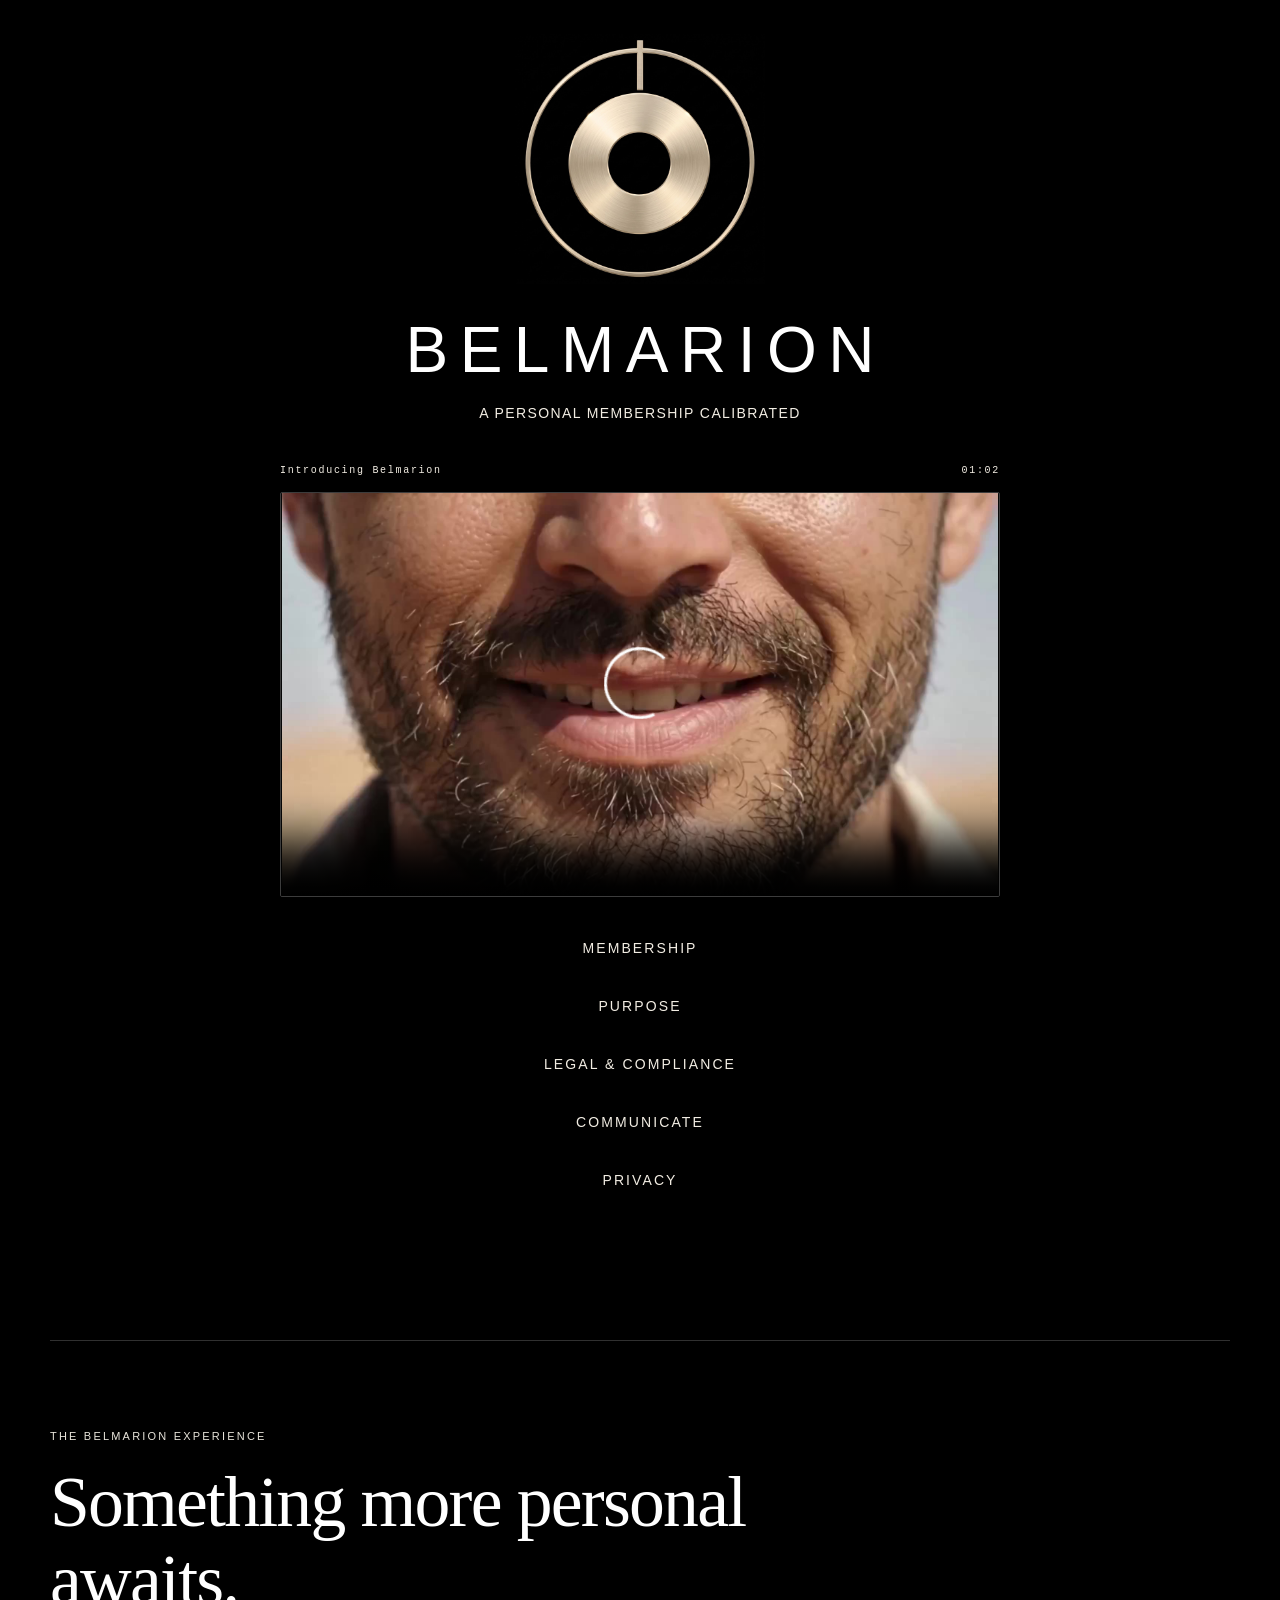
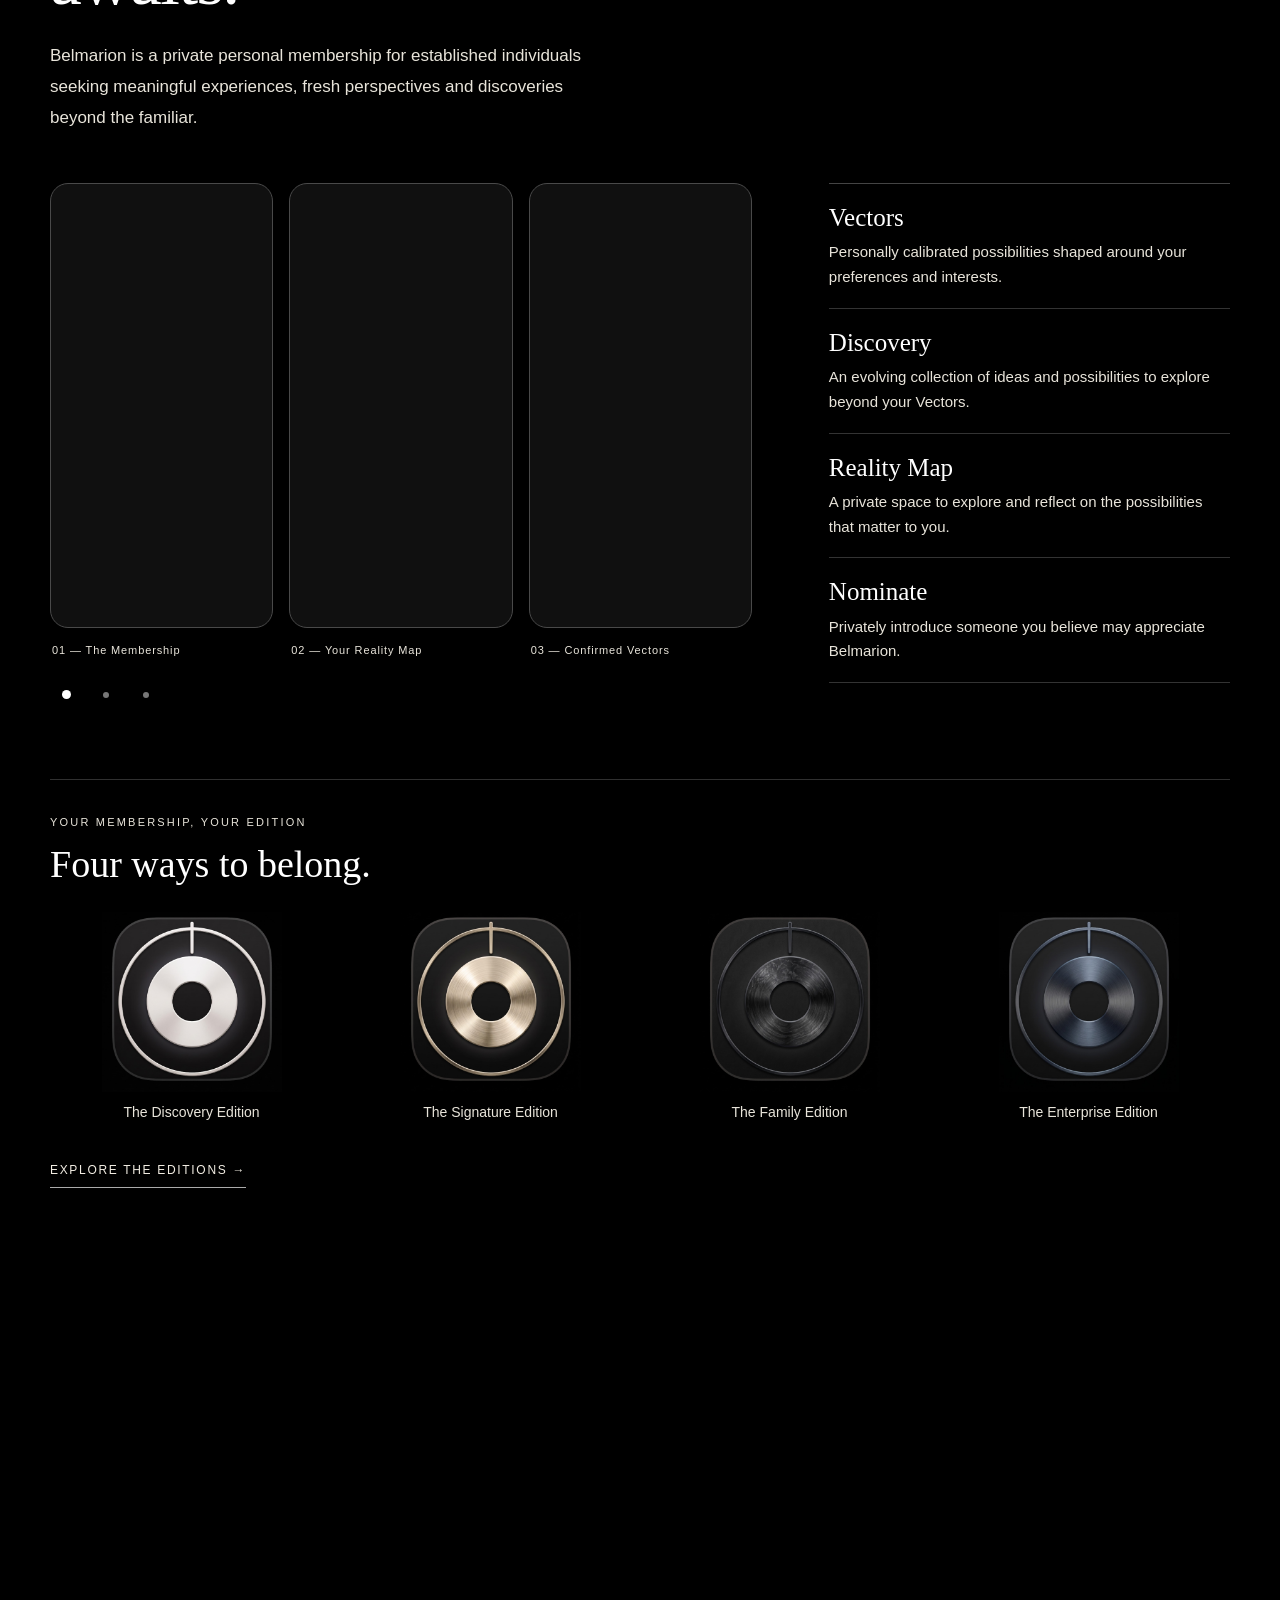
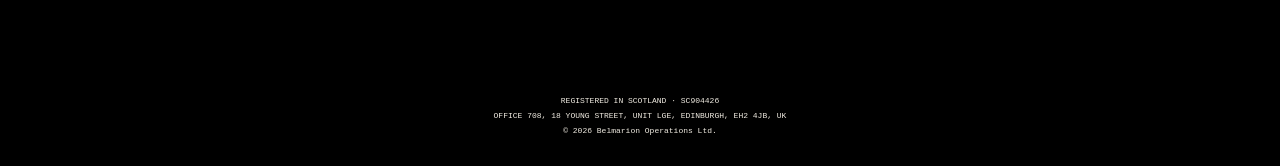
==== index.html @ 62c02004 "Update website icons with new Belmarion artwork" ====
<!doctype html>
<html lang="en-GB"><head><meta charset="utf-8"><meta name="viewport" content="width=device-width,initial-scale=1,viewport-fit=cover"><meta name="theme-color" content="#000000"><meta name="color-scheme" content="dark"><meta name="robots" content="noindex,nofollow,noarchive,nosnippet,noimageindex"><meta name="description" content="Belmarion is a private membership built around individual relevance. Admission is by private invitation only."><title>Belmarion</title><link rel="stylesheet" href="./site.css?v=tagline-single-line-20261029"><meta http-equiv="Content-Security-Policy" content="default-src 'self'; img-src 'self' data:; style-src 'self'; object-src 'none'; base-uri 'none'; form-action 'none'; upgrade-insecure-requests"><meta name="apple-mobile-web-app-title" content="Belmarion"><link rel="apple-touch-icon" sizes="180x180" href="./assets/brand/site-icon-ios-180-20261104.png"><link rel="manifest" href="./site-icons-20261104.webmanifest"><link rel="icon" type="image/x-icon" href="/favicon.ico?v=20261104"><link rel="icon" type="image/png" sizes="16x16" href="/assets/brand/site-icon-16-20261104.png"><link rel="icon" type="image/png" sizes="32x32" href="/assets/brand/site-icon-32-20261104.png"><link rel="icon" type="image/png" sizes="192x192" href="/assets/brand/site-icon-192-20261104.png"><link rel="icon" type="image/png" sizes="512x512" href="/assets/brand/site-icon-512-20261104.png"><link rel="stylesheet" href="./assets/experience/experience.css"></head>
<body><main><section class="home" aria-label="Belmarion"><div class="brand"><img class="brand-emblem" src="./assets/brand/belmarion-gold-on-black-b6eaf61e0b.jpg" width="1536" height="1536" alt="Belmarion gold emblem"><div class="name">BELMARION</div><div class="calibrate brand-tagline">A PERSONAL MEMBERSHIP CALIBRATED</div></div><section class="film-intro" aria-label="Introducing Belmarion — the film"><div class="film-heading"><h2>Introducing Belmarion</h2><span aria-hidden="true">01:02</span></div><video class="film-player" controls playsinline preload="none" poster="./assets/introducing-belmarion-poster.jpg" aria-label="Introducing Belmarion, a cinematic introduction to the private membership"><source src="./assets/introducing-belmarion-web.mp4" type="video/mp4">Your browser does not support the film player.</video></section><nav class="menu" aria-label="Belmarion information"><a href="./membership.html">MEMBERSHIP</a><a href="./purpose.html">PURPOSE</a><a href="./legal-compliance.html">LEGAL &amp; COMPLIANCE</a><a href="./communicate.html">COMMUNICATE</a><a href="./privacy.html">PRIVACY</a></nav><section class="experience" aria-labelledby="experience-title"><div class="experience-intro"><span class="experience-kicker">THE BELMARION EXPERIENCE</span><h2 id="experience-title">Something more personal awaits.</h2><p>Belmarion is a private personal membership for established individuals seeking meaningful experiences, fresh perspectives and discoveries beyond the familiar.</p></div><div class="experience-main"><div class="experience-gallery"><div class="experience-track" tabindex="0" role="region" aria-label="Belmarion application screenshots"><figure class="experience-slide"><div class="experience-frame"><img src="./assets/experience/dashboard.webp" width="684" height="1402" alt="The Discovery Edition personal dashboard showing Reality Map, Vectors, Discovery and Nominate." loading="lazy" decoding="async"></div><figcaption>01 — The Membership</figcaption></figure><figure class="experience-slide"><div class="experience-frame"><img src="./assets/experience/reality-map.webp" width="684" height="1402" alt="The Reality Map, an interpretation of a member’s Calibration." loading="lazy" decoding="async"></div><figcaption>02 — Your Reality Map</figcaption></figure><figure class="experience-slide"><div class="experience-frame"><img src="./assets/experience/confirmed-vectors.webp" width="684" height="1402" alt="The Confirmed Vectors screen showing a private record of a chosen Vector." loading="lazy" decoding="async"></div><figcaption>03 — Confirmed Vectors</figcaption></figure></div><div class="experience-controls" aria-label="Choose a screenshot"><button type="button" aria-label="Show The Membership" aria-current="true"></button><button type="button" aria-label="Show Your Reality Map" aria-current="false"></button><button type="button" aria-label="Show Confirmed Vectors" aria-current="false"></button></div></div><div class="experience-features"><div class="experience-feature"><h3>Vectors</h3><p>Personally calibrated possibilities shaped around your preferences and interests.</p></div><div class="experience-feature"><h3>Discovery</h3><p>An evolving collection of ideas and possibilities to explore beyond your Vectors.</p></div><div class="experience-feature"><h3>Reality Map</h3><p>A private space to explore and reflect on the possibilities that matter to you.</p></div><div class="experience-feature"><h3>Nominate</h3><p>Privately introduce someone you believe may appreciate Belmarion.</p></div></div></div><div class="experience-editions"><span class="experience-kicker">YOUR MEMBERSHIP, YOUR EDITION</span><h3>Four ways to belong.</h3><div class="experience-edition-grid"><div class="experience-edition"><img src="./assets/membership/circle-white-20261027.jpg" alt="" loading="lazy"><p>The Discovery Edition</p></div><div class="experience-edition"><img src="./assets/membership/protocol-one-gold-20261027.jpg" alt="" loading="lazy"><p>The Signature Edition</p></div><div class="experience-edition"><img src="./assets/membership/elite-black-20261027.jpg" alt="" loading="lazy"><p>The Family Edition</p></div><div class="experience-edition"><img src="./assets/membership/elite-office-blue-20261027.jpg" alt="" loading="lazy"><p>The Enterprise Edition</p></div></div><a class="experience-link" href="./membership.html">EXPLORE THE EDITIONS →</a></div></section>
<section class="membership-platforms" aria-label="Belmarion membership for iOS and Android"><img src="./assets/belmarion-ios-android-membership.jpg" width="1686" height="1124" loading="lazy" decoding="async" alt="Calibration tool for iOS and Android. Not available on app stores."></section><footer class="statutory"><span class="statutory-line">REGISTERED IN SCOTLAND · SC904426</span><span class="statutory-line">OFFICE 708, 18 YOUNG STREET, UNIT LGE, EDINBURGH, EH2 4JB, UK</span><span class="statutory-line">© 2026 Belmarion Operations Ltd.</span></footer></section></main><script src="./assets/experience/experience.js" defer></script></body></html>
---- site.css ----
:root{--safe-top:env(safe-area-inset-top,0px);--safe-right:env(safe-area-inset-right,0px);--safe-bottom:env(safe-area-inset-bottom,0px);--safe-left:env(safe-area-inset-left,0px);color-scheme:dark;--ivory:#FFFFFF;--accent:#F2EDE3;--black:#000;--white:#FFFFFF;--quiet:#F2EDE3;--muted:#F2EDE3;--line:#bfc0c3;--sans:-apple-system,BlinkMacSystemFont,"Segoe UI",Roboto,Helvetica,Arial,sans-serif;--mono:ui-monospace,SFMono-Regular,Menlo,Monaco,Consolas,"Liberation Mono",monospace}
*{box-sizing:border-box}[hidden]{display:none!important}html,body{margin:0;min-height:100%;background:var(--black);color:var(--ivory);font-family:var(--sans)}body{min-height:100svh}a{color:var(--accent);text-underline-offset:4px}a:focus-visible{outline:1px solid var(--white);outline-offset:5px}a:hover{color:var(--ivory)}
.home,.page{padding:calc(32px + var(--safe-top)) calc(24px + var(--safe-right)) calc(24px + var(--safe-bottom)) calc(24px + var(--safe-left));min-height:100svh}.home{display:flex;flex-direction:column;align-items:center}.brand{width:100%;max-width:620px;display:flex;flex-direction:column;align-items:center;text-align:center}.mark{width:clamp(176px,24vw,250px);aspect-ratio:1;border:2px solid var(--line);border-radius:50%;position:relative;margin:2px 0 28px}.mark-disc{position:absolute;width:46%;aspect-ratio:1;border-radius:50%;background:var(--white);left:27%;top:27%}.mark-disc:after{content:"";position:absolute;width:42%;aspect-ratio:1;border-radius:50%;background:var(--black);left:29%;top:29%}.mark-tick{position:absolute;width:3px;height:22%;background:var(--line);left:calc(50% - 1.5px);top:-8%}.name{color:var(--white);font-size:clamp(30px,6.7vw,64px);font-weight:400;letter-spacing:.18em;line-height:1.2;margin-left:.18em}.calibrate{margin-top:14px;font-size:clamp(12px,2vw,17px);font-weight:400;letter-spacing:.18em;color:var(--quiet)}.invitation{margin-top:18px;font:11px/17px var(--mono);letter-spacing:.18em;color:var(--muted)}.menu{width:100%;max-width:430px;display:flex;flex-direction:column;align-items:center;gap:8px;margin-top:28px;padding-bottom:20px}.menu a,.return{display:inline-flex;align-items:center;justify-content:center;min-height:48px;padding:14px 16px;font:400 14px/22px var(--sans);letter-spacing:.15em;text-decoration:none;text-align:center;color:var(--accent)}
.page-inner{width:min(100%,64ch);min-height:calc(100svh - 56px - var(--safe-top) - var(--safe-bottom));margin:0 auto;display:flex;flex-direction:column}.eyebrow{margin:0 0 28px;color:var(--muted);font:11px/17px var(--mono);letter-spacing:.18em}.page h1{margin:0 0 28px;font-size:clamp(22px,3.4vw,30px);font-weight:400;letter-spacing:.12em;line-height:1.35;overflow-wrap:anywhere}.page p:not(.eyebrow){max-width:62ch;margin:0 0 26px;color:var(--quiet);font-size:16px;line-height:1.7;letter-spacing:.01em;overflow-wrap:anywhere}.page .contact{margin-top:12px!important}.privacy-page h2{margin:36px 0 12px;color:var(--accent);font:500 14px/21px var(--sans);letter-spacing:.12em}.privacy-page .privacy-intro{color:var(--ivory)!important}.return{align-self:flex-end;margin-top:32px;padding-right:0;flex-shrink:0}.statutory{margin-top:auto;padding:24px 0 0;width:100%;max-width:720px;text-align:center;color:#F2EDE3;font:400 8px/1.75 var(--mono);letter-spacing:0;overflow-wrap:break-word}
@media(max-width:370px){.home,.page{padding-left:calc(20px + var(--safe-left));padding-right:calc(20px + var(--safe-right))}.name{font-size:28px;letter-spacing:.12em}.calibrate{font-size:11px;letter-spacing:.12em}}@media(prefers-reduced-motion:reduce){*{scroll-behavior:auto!important}}

.menu a{max-width:100%;overflow-wrap:break-word}.home,.page{min-height:100dvh}.page-inner{min-height:calc(100dvh - 56px - var(--safe-top) - var(--safe-bottom))}

/* Cinematic introduction: opt-in playback, responsive layout, native accessible controls. */
.film-intro{width:min(100%,720px);margin:38px auto 4px}.film-heading{display:flex;align-items:center;justify-content:space-between;gap:16px;margin:0 0 12px}.film-heading h2,.film-heading span{margin:0;color:var(--muted);font:400 10px/18px var(--mono);letter-spacing:.17em}.film-player{display:block;width:100%;aspect-ratio:16/9;background:#070707;object-fit:contain;border:1px solid #3c3c3c;border-radius:2px}.film-player:focus-visible{outline:1px solid var(--white);outline-offset:5px}.film-intro+.menu{margin-top:22px}@media(max-width:480px){.film-intro{margin-top:32px}.film-heading h2,.film-heading span{font-size:9px}}

/* Statutory footers: consistent, quiet monochrome treatment on every public page. */
.home > .statutory{width:calc(100% + 32px);max-width:min(calc(100vw - 16px),720px);padding:40px 0 4px;font-size:clamp(7px,2.2vw,8px);line-height:1.85}
.home > .statutory .statutory-line{display:block;white-space:nowrap}
.page-inner > .statutory{align-self:center;margin-top:auto;padding:28px 0 2px}
@media(max-width:370px){.home > .statutory{padding-top:36px;font-size:clamp(7px,2.2vw,8px)}}

/* Public subpage brand: homepage navigation with the existing wordmark appearance. */
.eyebrow .brand-home{color:inherit;text-decoration:none}


/* Founding Circle Edition: restrained, spacious editorial presentation. */
.founding-page .page-inner{width:min(100%,66ch)}
.founding-header{padding:3px 0 36px;margin-bottom:45px;border-bottom:1px solid #262623}
.founding-page h1{margin-bottom:14px;font-size:clamp(31px,5vw,43px);line-height:1.24;letter-spacing:.025em;font-weight:400}
.founding-page p.founding-subtitle{margin:0 0 28px;color:var(--muted);font-size:13px;line-height:1.55;letter-spacing:.045em}
.founding-page p.founding-invitation{margin:0;color:var(--ivory);font-size:17px;line-height:1.65;letter-spacing:.005em}
.founding-proposition{margin-bottom:18px}
.founding-page .founding-proposition p:first-child{color:var(--ivory)}
.founding-page .founding-proposition p.founding-statement{margin:35px 0 38px;max-width:31ch;color:var(--ivory);font-size:clamp(20px,4vw,27px);line-height:1.47;font-weight:400;letter-spacing:.005em}
.founding-section{padding-top:37px;margin-top:41px;border-top:1px solid #292925}
.founding-section h2{margin:0 0 26px;color:var(--accent);font:400 12px/1.6 var(--mono);letter-spacing:.16em}
.founding-allowances{list-style:none;margin:10px 0 0;padding:0}
.founding-allowances li{padding:17px 0 17px 21px;border-top:1px solid #252522;color:var(--quiet);font-size:16px;line-height:1.7;letter-spacing:.01em;position:relative}
.founding-allowances li:before{content:"—";position:absolute;left:0;color:var(--accent)}
.founding-page p.founding-discretion{padding-top:31px;margin:49px 0 8px;border-top:1px solid #292925;font-size:13px;line-height:1.8;color:var(--muted);font-style:italic}
.founding-page .film-intro{margin-top:52px}
.founding-page .return{margin-top:38px}
@media(max-width:480px){.founding-header{padding-bottom:30px;margin-bottom:35px}.founding-section{padding-top:31px;margin-top:34px}.founding-page .founding-proposition p.founding-statement{margin:30px 0 32px}.founding-page .film-intro{margin-top:42px}}


/* Belmarion public editorial pages — space, structure, fine pale-gold detailing. */
.editorial-page .page-inner{width:min(100%,70ch)}
.editorial-page .editorial-hero{padding:0 0 40px;margin-bottom:48px;border-bottom:1px solid #2D2D2D}
.editorial-page .editorial-kicker{display:block;margin:0 0 20px;font:400 11px/1.7 var(--mono);letter-spacing:.15em;color:#F2EDE3}
.editorial-page h1{margin:0 0 24px;font-size:clamp(31px,5.5vw,43px);line-height:1.25;letter-spacing:.02em;font-weight:400;color:var(--ivory)}
.editorial-page .editorial-hero p.editorial-lead{margin:0;max-width:35ch;color:var(--ivory);font-size:clamp(19px,3.5vw,24px);line-height:1.5;letter-spacing:0}
.editorial-page .editorial-hero p.editorial-secondary{margin:23px 0 0;color:var(--quiet);font-size:16px;line-height:1.75}
.editorial-section{padding:36px 0 0;margin:35px 0 0;border-top:1px solid #2A2A2A}
.editorial-section:first-of-type{border-top:0;padding-top:0;margin-top:0}
.editorial-section h2{margin:0 0 23px;font:400 11px/1.8 var(--mono);letter-spacing:.16em;color:#F2EDE3}
.editorial-section p{margin-bottom:23px}
.editorial-section p:last-child{margin-bottom:0}
.editorial-note{margin:44px 0 10px!important;padding:26px 0 0;border-top:1px solid #2A2A2A;color:var(--muted)!important;font-size:13px!important;line-height:1.8!important}
.editorial-emphasis{color:var(--ivory)!important;font-size:19px!important;line-height:1.55!important}
.editorial-link{display:inline-flex;padding:10px 0;text-decoration:none;border-bottom:1px solid #F2EDE3;color:var(--ivory);overflow-wrap:anywhere}
.editorial-link:hover{border-color:var(--ivory)}
.editorial-credentials{display:grid;grid-template-columns:minmax(0,1fr) minmax(0,1fr);gap:24px;margin:24px 0 0}
.editorial-detail-label{display:block;font:400 10px/1.7 var(--mono);letter-spacing:.12em;text-transform:uppercase;color:#F2EDE3}
.editorial-detail-value{display:block;padding:6px 0 0;color:var(--ivory);font-size:15px;line-height:1.65;overflow-wrap:anywhere}
.communicate-page .contact-intro{margin-bottom:48px}
.contact-form{margin:18px 0 0;display:grid;gap:23px}
.contact-form .field{min-width:0;display:grid;gap:10px}
.contact-form label,.contact-form legend{font:400 12px/1.5 var(--sans);letter-spacing:.035em;color:var(--ivory)}
.contact-form label .optional{color:var(--muted);font-size:11px}
.contact-form input:not([type="checkbox"]),.contact-form select,.contact-form textarea{
 width:100%;min-width:0;border:1px solid #F2EDE3;border-radius:2px;padding:15px 16px;
 background:#050505;color:var(--ivory);font:400 16px/1.5 var(--sans);
 outline:none;appearance:none;-webkit-appearance:none;transition:border-color .16s ease,box-shadow .16s ease}
.contact-form textarea{min-height:176px;resize:vertical}
.contact-form input::placeholder,.contact-form textarea::placeholder{color:#F2EDE3;opacity:1}
.contact-form select{background-image:url("data:image/svg+xml,%3Csvg xmlns='http://www.w3.org/2000/svg' width='18' height='18' viewBox='0 0 24 24' fill='none' stroke='%23F2EDE3' stroke-width='1.5'%3E%3Cpath d='m6 9 6 6 6-6'/%3E%3C/svg%3E");background-repeat:no-repeat;background-size:17px;background-position:right 14px center;padding-right:44px}
.contact-form select option{background:#111;color:#F2EDE3}
.contact-form input:focus-visible,.contact-form select:focus-visible,.contact-form textarea:focus-visible{
 border-color:#F2EDE3;box-shadow:0 0 0 2px rgba(242,237,227,.16)}
.contact-form .field-note{font-size:12px!important;color:var(--muted)!important;line-height:1.6!important;margin:0!important}
.contact-form .privacy-ack{display:flex;gap:13px;align-items:flex-start;font-size:13px;line-height:1.7;color:var(--quiet);letter-spacing:0}
.contact-form .privacy-ack input{width:17px;height:17px;margin:3px 0 0;accent-color:#F2EDE3;flex-shrink:0}
.contact-form .privacy-ack a{color:var(--ivory)}
.contact-form .form-submit{
 display:inline-flex;align-items:center;justify-content:space-between;gap:32px;
 width:min(100%,292px);min-height:51px;padding:13px 17px;border:1px solid #F2EDE3;border-radius:2px;
 background:transparent;color:var(--ivory);font:400 12px/1.5 var(--sans);letter-spacing:.12em;
 cursor:pointer;transition:background .16s ease,border-color .16s ease}
.contact-form .form-submit:hover{background:#121212;border-color:#F2EDE3}
.contact-form .form-submit:disabled{cursor:wait;opacity:.65}
.contact-form .form-status{margin:0!important;min-height:22px;font-size:13px!important;line-height:1.7!important;color:var(--ivory)!important}
.contact-form .form-status.error{color:#F2EDE3!important}
.contact-form .form-bot-field{position:absolute!important;width:1px;height:1px;overflow:hidden;clip-path:inset(50%);white-space:nowrap;opacity:0;pointer-events:none}
.contact-channel{padding:18px 0 0;border-top:1px solid #2A2A2A}
.contact-channel:first-child{border-top:0;padding-top:0}
.contact-channel .editorial-detail-value{margin-top:2px}
.privacy-page .page-inner{width:min(100%,70ch)}
.privacy-page .privacy-intro{font-size:18px!important;line-height:1.7!important;margin-bottom:40px!important}
.privacy-page h2{margin:38px 0 17px;padding:31px 0 0;border-top:1px solid #2A2A2A;font:400 11px/1.75 var(--mono);letter-spacing:.16em;color:#F2EDE3}
.privacy-page p{max-width:64ch}
@media(max-width:560px){.editorial-credentials{grid-template-columns:minmax(0,1fr);gap:22px}.editorial-page .editorial-hero{padding-bottom:34px;margin-bottom:36px}.editorial-section{margin-top:31px;padding-top:30px}.contact-form{gap:21px}.contact-form .form-submit{width:100%}}

/* Approved gold emblem and first-position membership link. */
.brand-emblem{display:block;width:clamp(176px,24vw,250px);height:auto;aspect-ratio:1;object-fit:contain;margin:2px 0 28px}
.menu a.founding-option{flex-direction:column;gap:7px;color:var(--ivory);padding-top:16px;padding-bottom:18px}
.menu .founding-option strong{font-weight:700}
.menu .founding-option span{font-weight:400;font-size:12px;line-height:18px;letter-spacing:.04em;color:var(--quiet)}

/* Crop the duplicate tagline from the top 220px of the supplied platform artwork. */
.membership-platforms{width:min(100%,720px);margin:32px auto 0;aspect-ratio:1686/904;overflow:hidden;position:relative}
.membership-platforms img{display:block;position:absolute;inset:0;width:100%;height:100%;object-fit:cover;object-position:center bottom}


/* One complete, unbroken brand tagline on every viewport. */
.brand-tagline{display:block;max-width:100%;white-space:nowrap;overflow-wrap:normal!important;word-break:normal;font:400 clamp(9px,2.6vw,14px)/1.5 var(--sans);letter-spacing:clamp(.03em,.22vw,.1em);color:var(--accent);text-align:center}
.brand .brand-tagline{margin-top:14px}
.founding-invitation .brand-tagline{margin-top:8px}
---- assets/experience/experience.css ----
.experience{width:min(100%,1180px);margin:clamp(60px,9vw,120px) auto 48px;border-top:1px solid #303030;padding-top:clamp(48px,7vw,85px);color:#fff}.experience *{box-sizing:border-box}.experience-intro{max-width:740px}.experience-kicker{font:11px/1.5 Arial,sans-serif;letter-spacing:.2em;color:#e8e4da}.experience h2{font:400 clamp(40px,5.6vw,72px)/1.08 Georgia,serif;letter-spacing:-.025em;margin:20px 0 22px}.experience-intro p{font:17px/1.8 Arial,sans-serif;color:#e8e4da;max-width:58ch}.experience-main{display:grid;grid-template-columns:minmax(0,1.4fr) minmax(260px,.8fr);gap:clamp(36px,6vw,90px);align-items:start;margin-top:50px}.experience-gallery{min-width:0}.experience-track{display:flex;gap:16px;overflow-x:auto;scroll-snap-type:x mandatory;scrollbar-width:none;overscroll-behavior-x:contain}.experience-track::-webkit-scrollbar{display:none}.experience-slide{flex:0 0 calc((100% - 32px)/3);min-width:0;scroll-snap-align:start;margin:0}.experience-frame{padding:5px;border:1px solid #494949;border-radius:18px;background:#101010;overflow:hidden}.experience-frame img{width:100%;height:auto;display:block;border-radius:13px}.experience-slide figcaption{font:11px/1.5 Arial,sans-serif;color:#e8e4da;margin:14px 2px 0;letter-spacing:.08em}.experience-controls{display:flex;align-items:center;gap:8px;margin-top:20px}.experience-controls button{width:32px;height:32px;background:transparent;border:0;cursor:pointer;color:#fff;padding:0}.experience-controls button:before{content:'';display:block;margin:auto;border-radius:50%;width:6px;height:6px;background:#777}.experience-controls button[aria-current=true]:before{background:#fff;width:9px;height:9px}.experience-controls button:focus-visible,.experience-track:focus-visible{outline:2px solid white;outline-offset:3px}.experience-features{border-top:1px solid #444}.experience-feature{padding:18px 0;border-bottom:1px solid #333}.experience-feature h3{font:400 25px/1.25 Georgia,serif;margin:0 0 7px}.experience-feature p{font:15px/1.65 Arial,sans-serif;color:#e8e4da;margin:0}.experience-editions{margin-top:68px;border-top:1px solid #303030;padding-top:32px}.experience-editions h3{font:400 clamp(28px,3vw,38px)/1.2 Georgia,serif;margin:12px 0 24px}.experience-edition-grid{display:grid;grid-template-columns:repeat(4,1fr);gap:16px}.experience-edition{text-align:center}.experience-edition img{display:block;width:min(100%,180px);aspect-ratio:1;object-fit:cover;object-position:center;margin:auto}.experience-edition p{font:14px/1.5 Arial,sans-serif;color:#e8e4da;margin:10px 0}.experience-link{display:inline-block;margin-top:28px;font:12px/1.5 Arial,sans-serif;letter-spacing:.14em;text-decoration:none;border-bottom:1px solid #aaa;padding-bottom:8px}@media(max-width:800px){.experience-main{grid-template-columns:1fr;gap:38px}.experience-slide{flex-basis:calc((100% - 16px)/2)}.experience-features{display:grid;grid-template-columns:1fr 1fr;gap:0 24px}}@media(max-width:560px){.experience{margin-top:55px}.experience h2{font-size:clamp(38px,11vw,50px)}.experience-intro p{font-size:16px}.experience-main{margin-top:34px}.experience-slide{flex-basis:82%}.experience-frame{border-radius:17px}.experience-features{display:block}.experience-editions{margin-top:48px}.experience-edition-grid{grid-template-columns:1fr 1fr;gap:22px 10px}.experience-edition img{width:min(100%,150px)}}@media(prefers-reduced-motion:reduce){.experience-track{scroll-behavior:auto!important}}
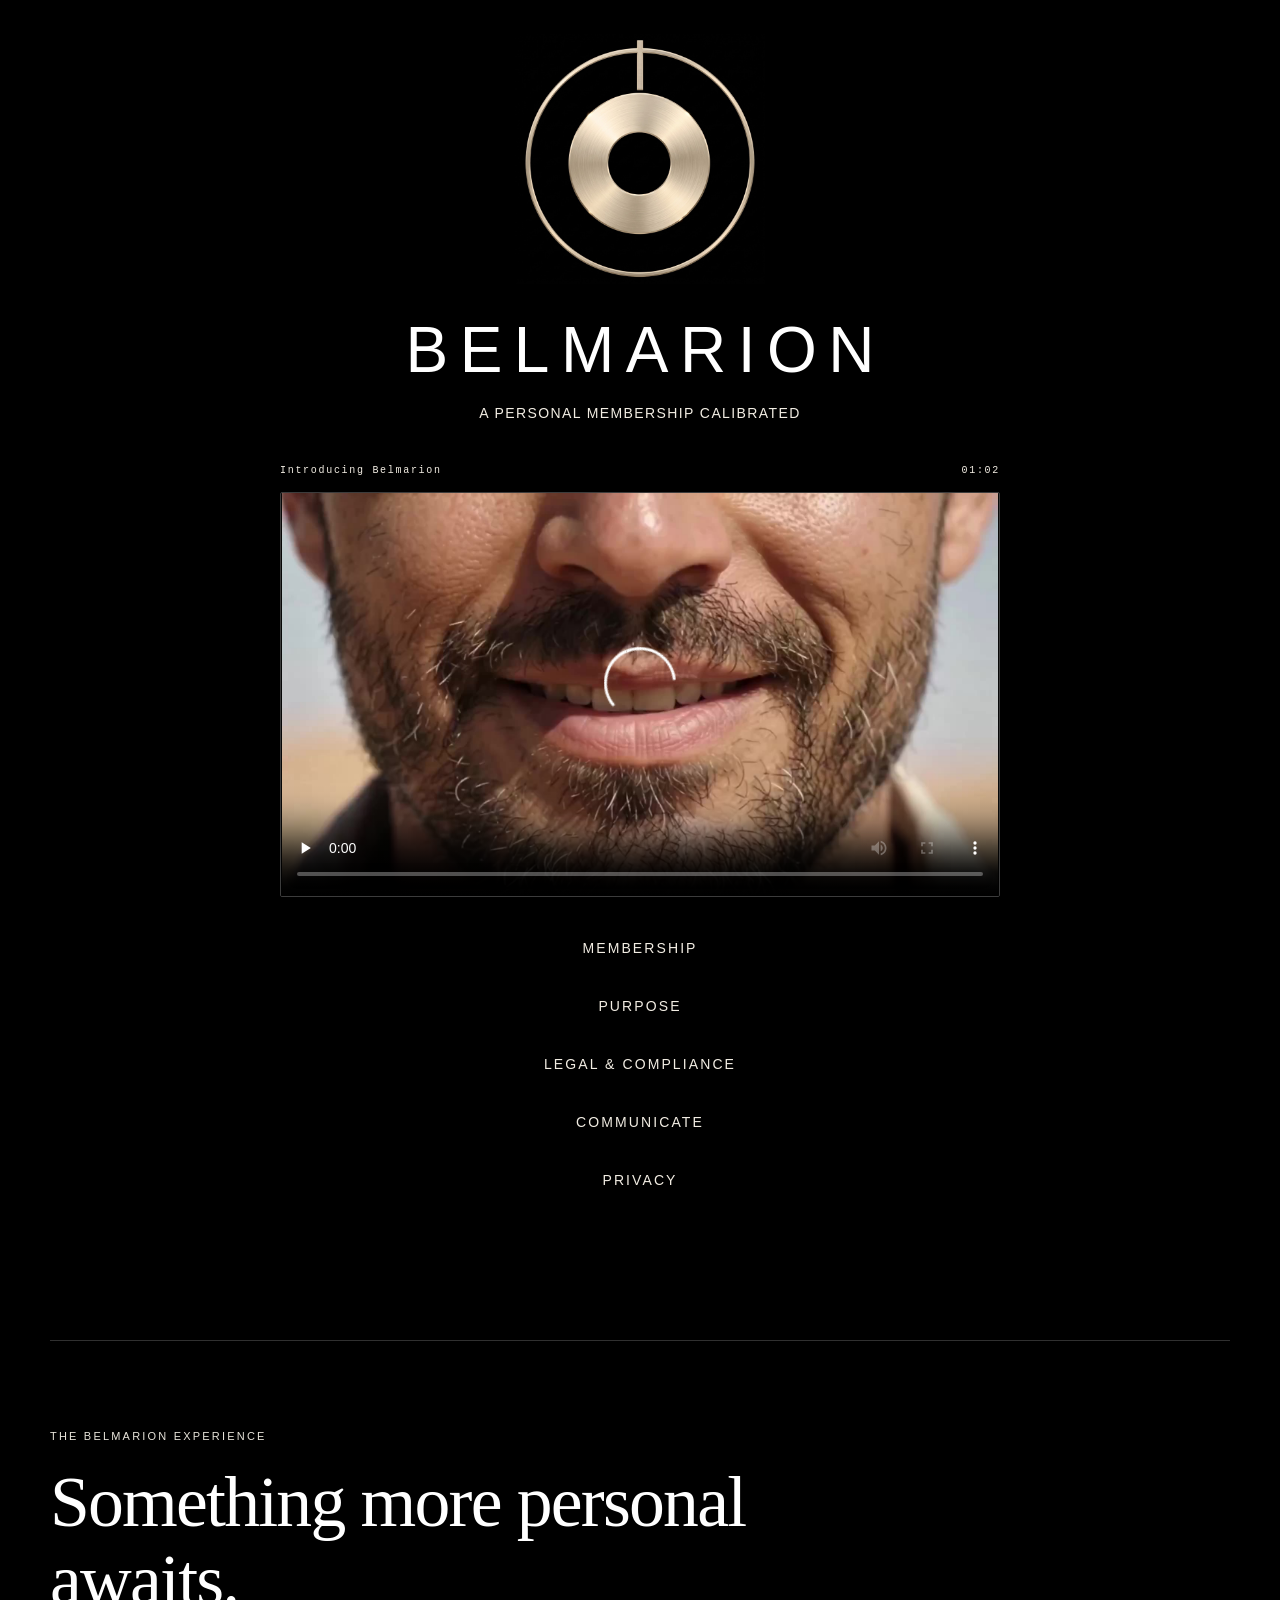
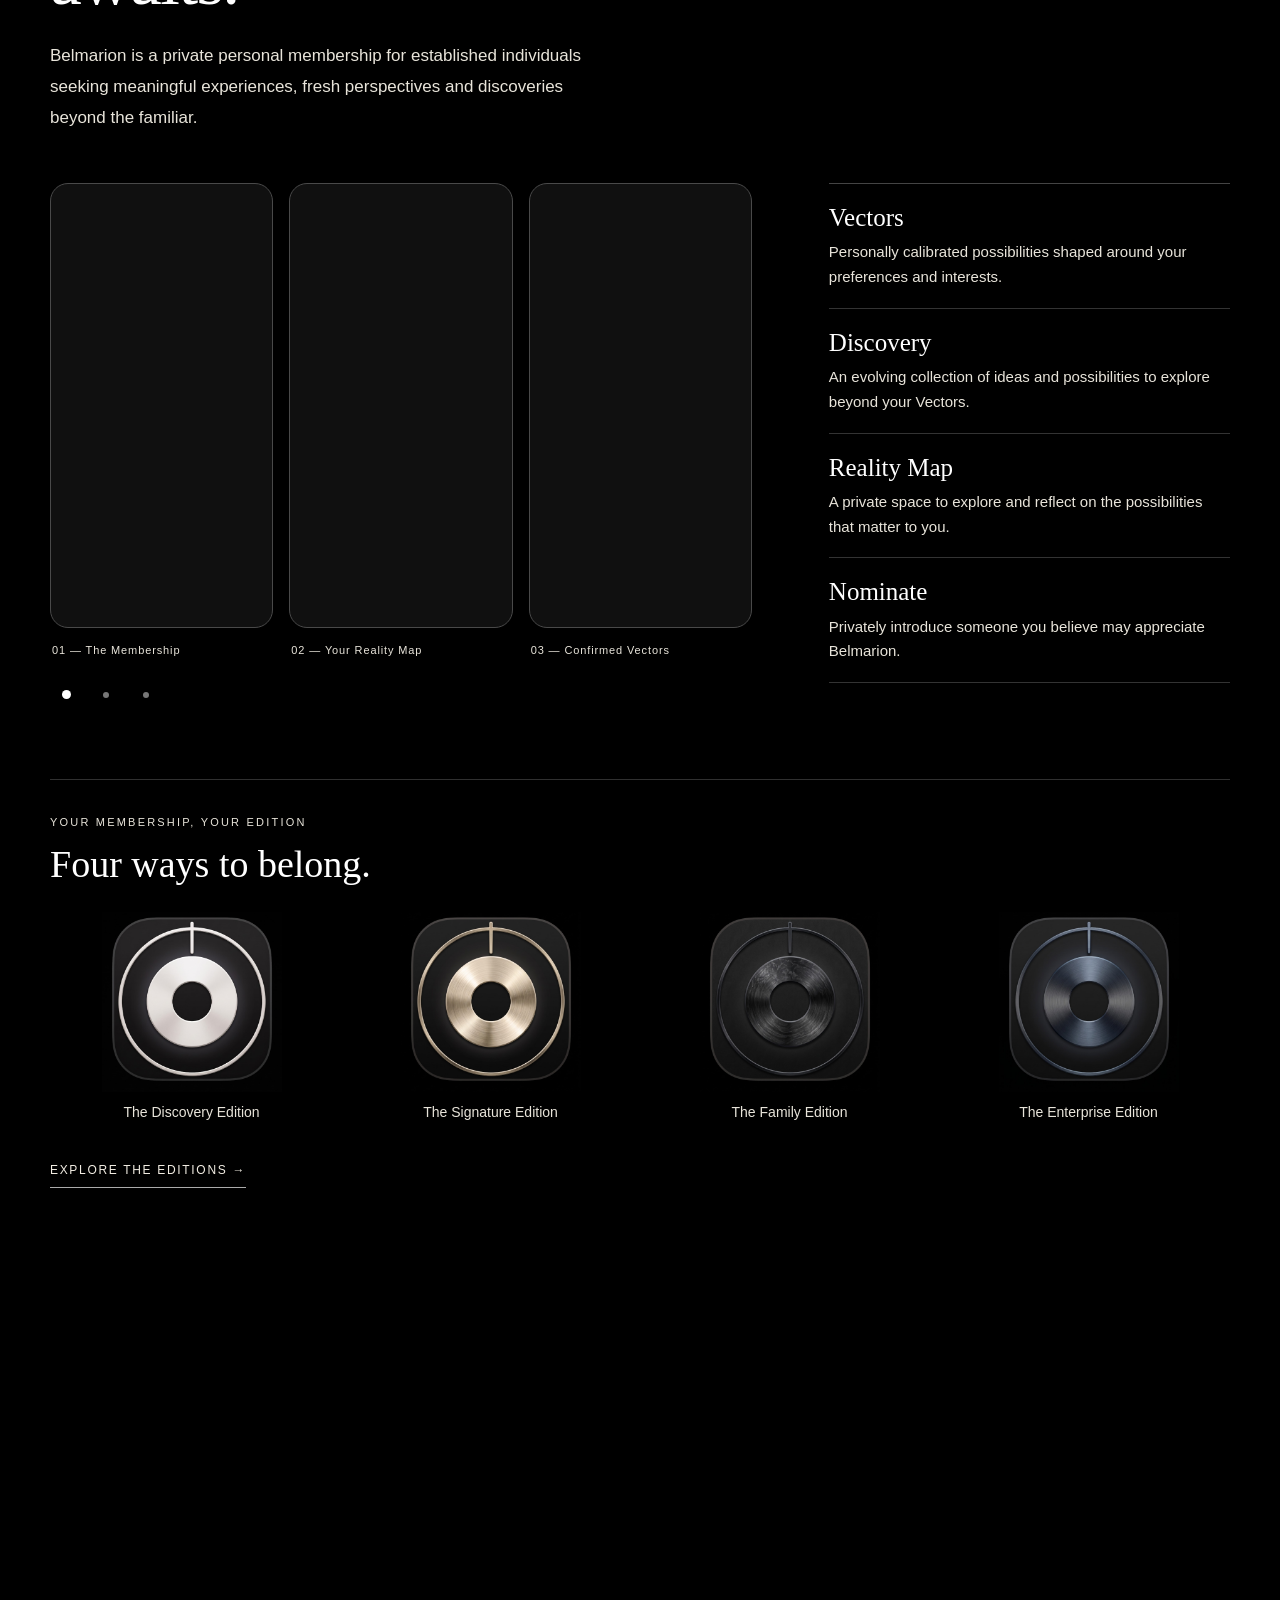
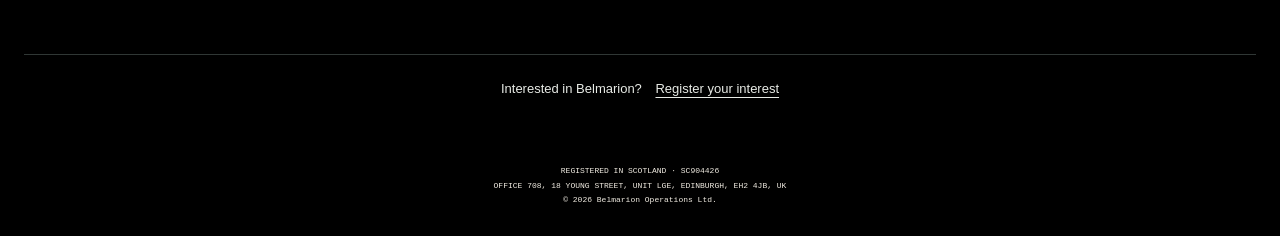
==== commit 39bbd201: "Draft register interest page" ====
--- a/index.html
+++ b/index.html
@@ -1,5 +1,5 @@
 <!doctype html>
 <html lang="en-GB"><head><meta charset="utf-8"><meta name="viewport" content="width=device-width,initial-scale=1,viewport-fit=cover"><meta name="theme-color" content="#000000"><meta name="color-scheme" content="dark"><meta name="robots" content="noindex,nofollow,noarchive,nosnippet,noimageindex"><meta name="description" content="Belmarion is a private membership built around individual relevance. Admission is by private invitation only."><title>Belmarion</title><link rel="stylesheet" href="./site.css?v=tagline-single-line-20261029"><meta http-equiv="Content-Security-Policy" content="default-src 'self'; img-src 'self' data:; style-src 'self'; object-src 'none'; base-uri 'none'; form-action 'none'; upgrade-insecure-requests"><meta name="apple-mobile-web-app-title" content="Belmarion"><link rel="apple-touch-icon" sizes="180x180" href="./assets/brand/site-icon-ios-180-20261104.png"><link rel="manifest" href="./site-icons-20261104.webmanifest"><link rel="icon" type="image/x-icon" href="/favicon.ico?v=20261104"><link rel="icon" type="image/png" sizes="16x16" href="/assets/brand/site-icon-16-20261104.png"><link rel="icon" type="image/png" sizes="32x32" href="/assets/brand/site-icon-32-20261104.png"><link rel="icon" type="image/png" sizes="192x192" href="/assets/brand/site-icon-192-20261104.png"><link rel="icon" type="image/png" sizes="512x512" href="/assets/brand/site-icon-512-20261104.png"><link rel="stylesheet" href="./assets/experience/experience.css"></head>
 <body><main><section class="home" aria-label="Belmarion"><div class="brand"><img class="brand-emblem" src="./assets/brand/belmarion-gold-on-black-b6eaf61e0b.jpg" width="1536" height="1536" alt="Belmarion gold emblem"><div class="name">BELMARION</div><div class="calibrate brand-tagline">A PERSONAL MEMBERSHIP CALIBRATED</div></div><section class="film-intro" aria-label="Introducing Belmarion — the film"><div class="film-heading"><h2>Introducing Belmarion</h2><span aria-hidden="true">01:02</span></div><video class="film-player" controls playsinline preload="none" poster="./assets/introducing-belmarion-poster.jpg" aria-label="Introducing Belmarion, a cinematic introduction to the private membership"><source src="./assets/introducing-belmarion-web.mp4" type="video/mp4">Your browser does not support the film player.</video></section><nav class="menu" aria-label="Belmarion information"><a href="./membership.html">MEMBERSHIP</a><a href="./purpose.html">PURPOSE</a><a href="./legal-compliance.html">LEGAL &amp; COMPLIANCE</a><a href="./communicate.html">COMMUNICATE</a><a href="./privacy.html">PRIVACY</a></nav><section class="experience" aria-labelledby="experience-title"><div class="experience-intro"><span class="experience-kicker">THE BELMARION EXPERIENCE</span><h2 id="experience-title">Something more personal awaits.</h2><p>Belmarion is a private personal membership for established individuals seeking meaningful experiences, fresh perspectives and discoveries beyond the familiar.</p></div><div class="experience-main"><div class="experience-gallery"><div class="experience-track" tabindex="0" role="region" aria-label="Belmarion application screenshots"><figure class="experience-slide"><div class="experience-frame"><img src="./assets/experience/dashboard.webp" width="684" height="1402" alt="The Discovery Edition personal dashboard showing Reality Map, Vectors, Discovery and Nominate." loading="lazy" decoding="async"></div><figcaption>01 — The Membership</figcaption></figure><figure class="experience-slide"><div class="experience-frame"><img src="./assets/experience/reality-map.webp" width="684" height="1402" alt="The Reality Map, an interpretation of a member’s Calibration." loading="lazy" decoding="async"></div><figcaption>02 — Your Reality Map</figcaption></figure><figure class="experience-slide"><div class="experience-frame"><img src="./assets/experience/confirmed-vectors.webp" width="684" height="1402" alt="The Confirmed Vectors screen showing a private record of a chosen Vector." loading="lazy" decoding="async"></div><figcaption>03 — Confirmed Vectors</figcaption></figure></div><div class="experience-controls" aria-label="Choose a screenshot"><button type="button" aria-label="Show The Membership" aria-current="true"></button><button type="button" aria-label="Show Your Reality Map" aria-current="false"></button><button type="button" aria-label="Show Confirmed Vectors" aria-current="false"></button></div></div><div class="experience-features"><div class="experience-feature"><h3>Vectors</h3><p>Personally calibrated possibilities shaped around your preferences and interests.</p></div><div class="experience-feature"><h3>Discovery</h3><p>An evolving collection of ideas and possibilities to explore beyond your Vectors.</p></div><div class="experience-feature"><h3>Reality Map</h3><p>A private space to explore and reflect on the possibilities that matter to you.</p></div><div class="experience-feature"><h3>Nominate</h3><p>Privately introduce someone you believe may appreciate Belmarion.</p></div></div></div><div class="experience-editions"><span class="experience-kicker">YOUR MEMBERSHIP, YOUR EDITION</span><h3>Four ways to belong.</h3><div class="experience-edition-grid"><div class="experience-edition"><img src="./assets/membership/circle-white-20261027.jpg" alt="" loading="lazy"><p>The Discovery Edition</p></div><div class="experience-edition"><img src="./assets/membership/protocol-one-gold-20261027.jpg" alt="" loading="lazy"><p>The Signature Edition</p></div><div class="experience-edition"><img src="./assets/membership/elite-black-20261027.jpg" alt="" loading="lazy"><p>The Family Edition</p></div><div class="experience-edition"><img src="./assets/membership/elite-office-blue-20261027.jpg" alt="" loading="lazy"><p>The Enterprise Edition</p></div></div><a class="experience-link" href="./membership.html">EXPLORE THE EDITIONS →</a></div></section>
-<section class="membership-platforms" aria-label="Belmarion membership for iOS and Android"><img src="./assets/belmarion-ios-android-membership.jpg" width="1686" height="1124" loading="lazy" decoding="async" alt="Calibration tool for iOS and Android. Not available on app stores."></section><footer class="statutory"><span class="statutory-line">REGISTERED IN SCOTLAND · SC904426</span><span class="statutory-line">OFFICE 708, 18 YOUNG STREET, UNIT LGE, EDINBURGH, EH2 4JB, UK</span><span class="statutory-line">© 2026 Belmarion Operations Ltd.</span></footer></section></main><script src="./assets/experience/experience.js" defer></script></body></html>
+<section class="membership-platforms" aria-label="Belmarion membership for iOS and Android"><img src="./assets/belmarion-ios-android-membership.jpg" width="1686" height="1124" loading="lazy" decoding="async" alt="Calibration tool for iOS and Android. Not available on app stores."></section><aside class="interest-cta"><span>Interested in Belmarion?</span> <a href="/register-interest/">Register your interest</a></aside><footer class="statutory"><span class="statutory-line">REGISTERED IN SCOTLAND · SC904426</span><span class="statutory-line">OFFICE 708, 18 YOUNG STREET, UNIT LGE, EDINBURGH, EH2 4JB, UK</span><span class="statutory-line">© 2026 Belmarion Operations Ltd.</span></footer></section></main><script src="./assets/experience/experience.js" defer></script></body></html>
 
--- a/site.css
+++ b/site.css
@@ -111,3 +111,5 @@
 .brand-tagline{display:block;max-width:100%;white-space:nowrap;overflow-wrap:normal!important;word-break:normal;font:400 clamp(9px,2.6vw,14px)/1.5 var(--sans);letter-spacing:clamp(.03em,.22vw,.1em);color:var(--accent);text-align:center}
 .brand .brand-tagline{margin-top:14px}
 .founding-invitation .brand-tagline{margin-top:8px}
+
+.interest-cta{text-align:center;width:100%;border-top:1px solid #303735;padding:24px 10px;color:#e8ebe6;font:13px/1.6 Arial,sans-serif}.interest-cta a{margin-left:10px;color:inherit;text-decoration:underline}
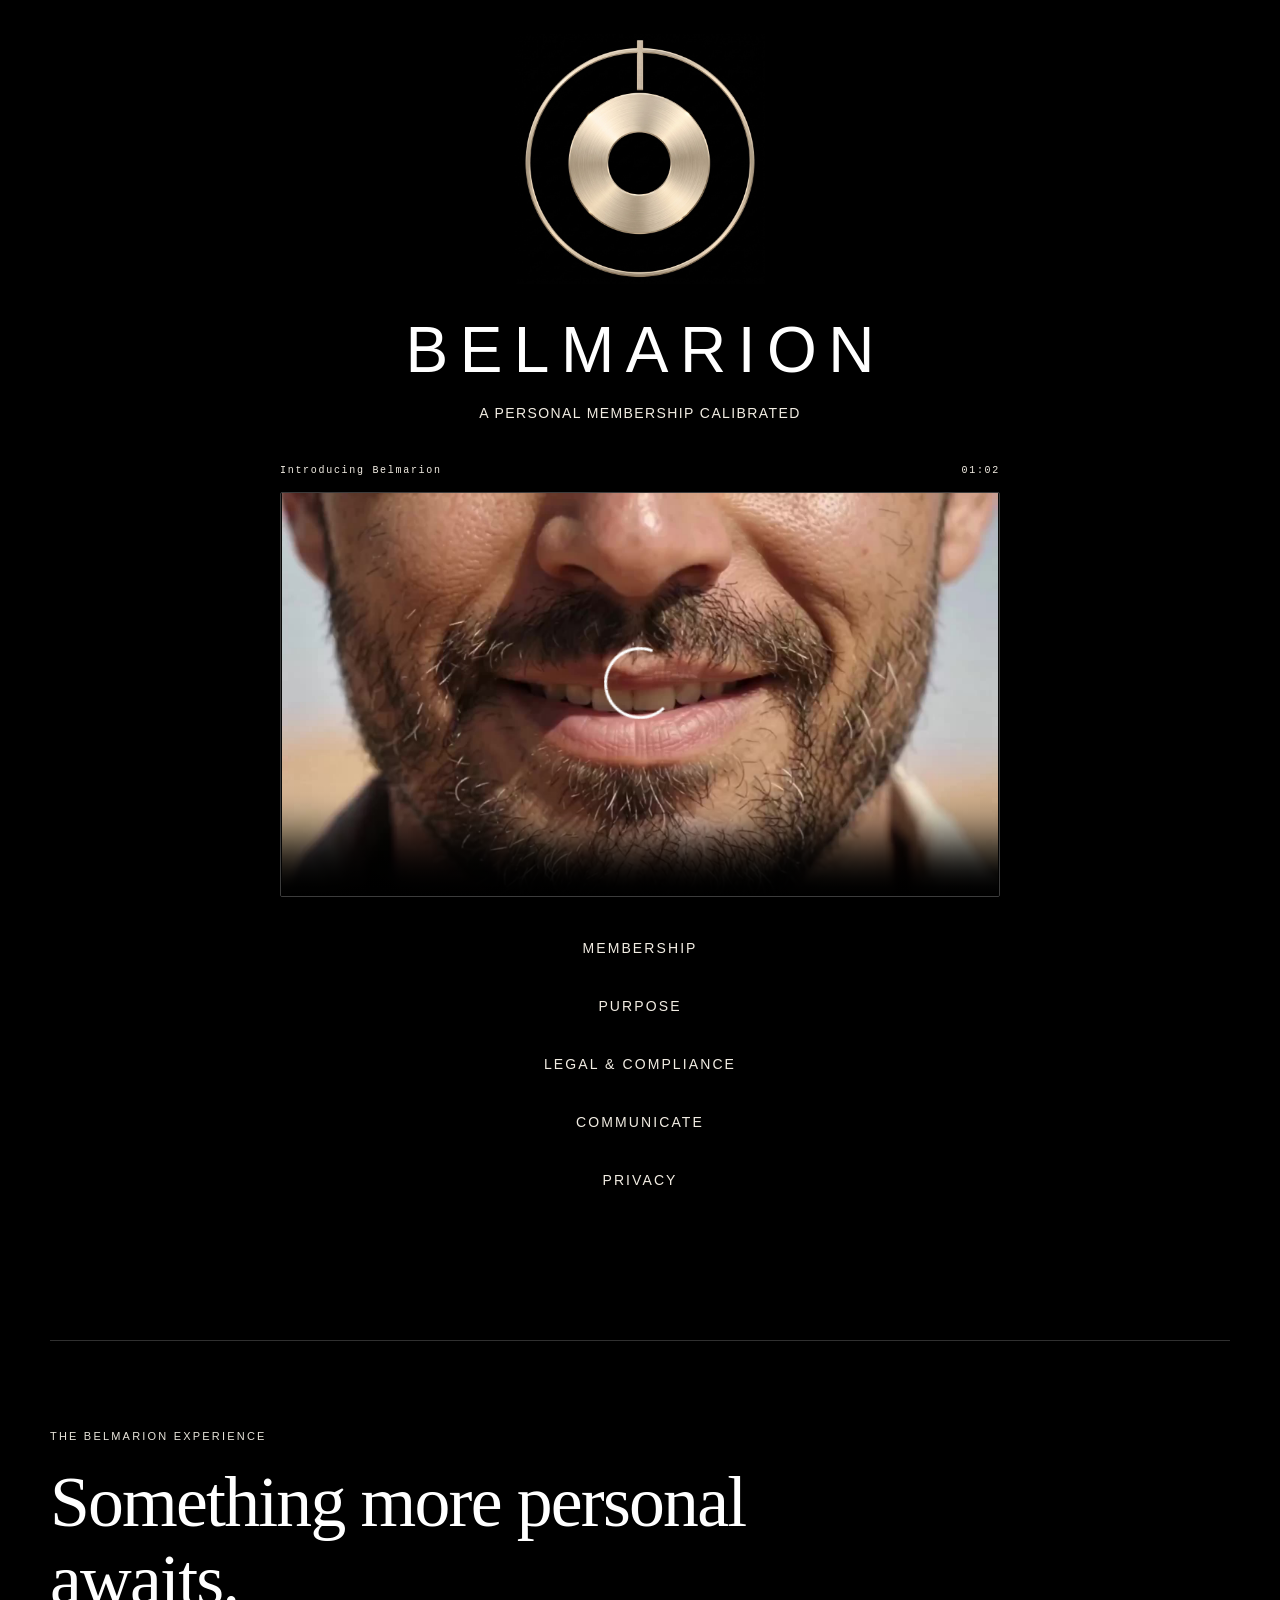
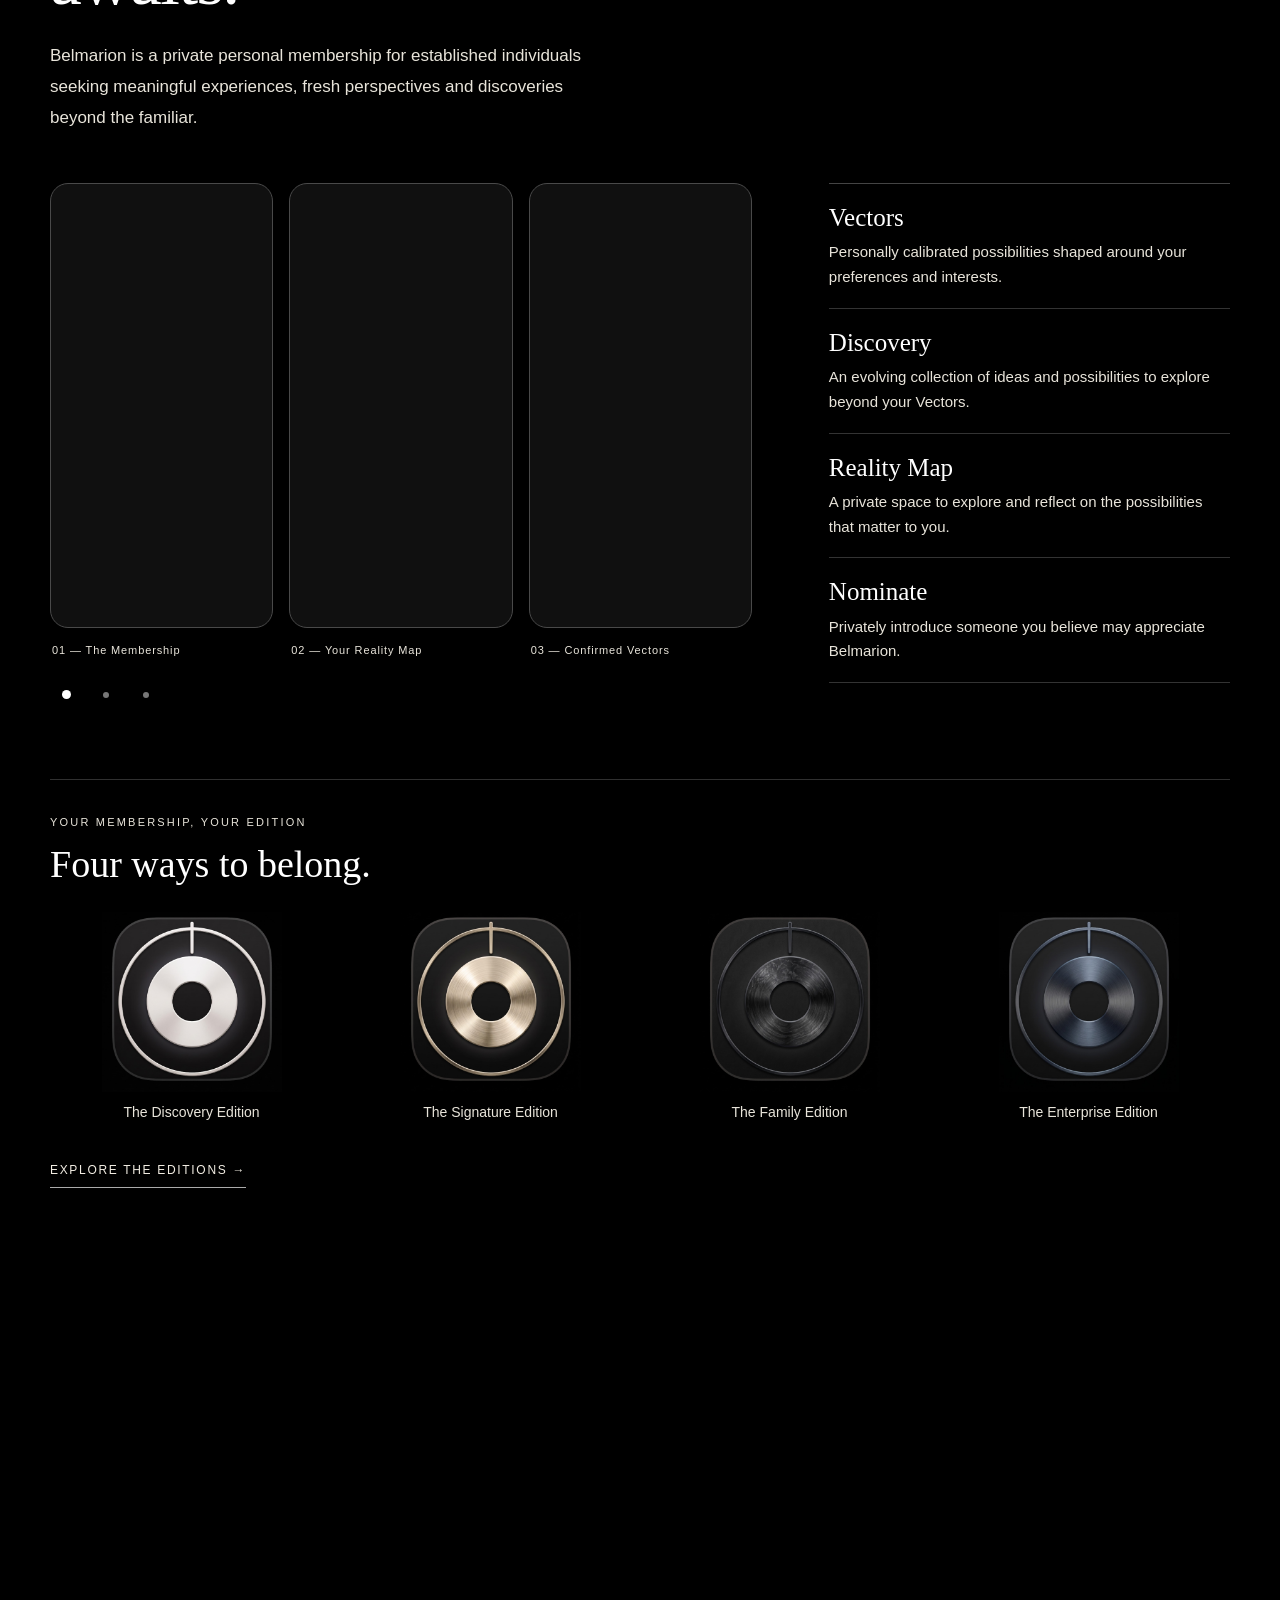
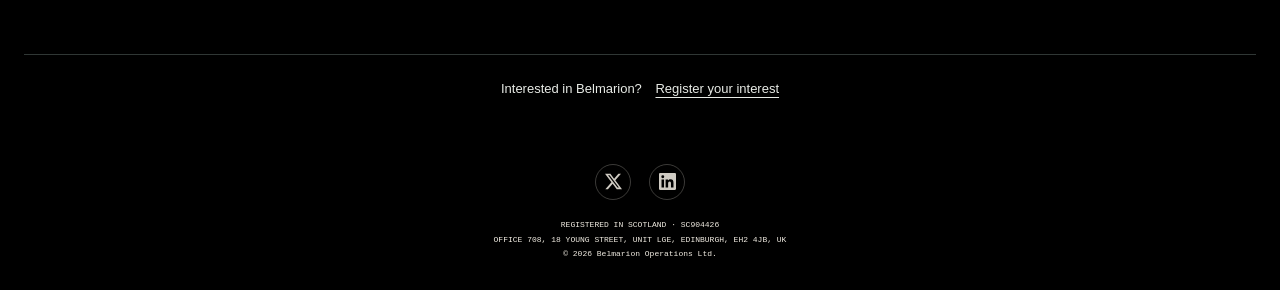
==== commit 7eaf5f35: "Add discreet X and LinkedIn footer links across public Belmarion pages" ====
--- a/index.html
+++ b/index.html
@@ -1,5 +1,10 @@
 <!doctype html>
-<html lang="en-GB"><head><meta charset="utf-8"><meta name="viewport" content="width=device-width,initial-scale=1,viewport-fit=cover"><meta name="theme-color" content="#000000"><meta name="color-scheme" content="dark"><meta name="robots" content="noindex,nofollow,noarchive,nosnippet,noimageindex"><meta name="description" content="Belmarion is a private membership built around individual relevance. Admission is by private invitation only."><title>Belmarion</title><link rel="stylesheet" href="./site.css?v=tagline-single-line-20261029"><meta http-equiv="Content-Security-Policy" content="default-src 'self'; img-src 'self' data:; style-src 'self'; object-src 'none'; base-uri 'none'; form-action 'none'; upgrade-insecure-requests"><meta name="apple-mobile-web-app-title" content="Belmarion"><link rel="apple-touch-icon" sizes="180x180" href="./assets/brand/site-icon-ios-180-20261104.png"><link rel="manifest" href="./site-icons-20261104.webmanifest"><link rel="icon" type="image/x-icon" href="/favicon.ico?v=20261104"><link rel="icon" type="image/png" sizes="16x16" href="/assets/brand/site-icon-16-20261104.png"><link rel="icon" type="image/png" sizes="32x32" href="/assets/brand/site-icon-32-20261104.png"><link rel="icon" type="image/png" sizes="192x192" href="/assets/brand/site-icon-192-20261104.png"><link rel="icon" type="image/png" sizes="512x512" href="/assets/brand/site-icon-512-20261104.png"><link rel="stylesheet" href="./assets/experience/experience.css"></head>
+<html lang="en-GB"><head><meta charset="utf-8"><meta name="viewport" content="width=device-width,initial-scale=1,viewport-fit=cover"><meta name="theme-color" content="#000000"><meta name="color-scheme" content="dark"><meta name="robots" content="noindex,nofollow,noarchive,nosnippet,noimageindex"><meta name="description" content="Belmarion is a private membership built around individual relevance. Admission is by private invitation only."><title>Belmarion</title><link rel="stylesheet" href="./site.css?v=social-links-20261115"><meta http-equiv="Content-Security-Policy" content="default-src 'self'; img-src 'self' data:; style-src 'self'; object-src 'none'; base-uri 'none'; form-action 'none'; upgrade-insecure-requests"><meta name="apple-mobile-web-app-title" content="Belmarion"><link rel="apple-touch-icon" sizes="180x180" href="./assets/brand/site-icon-ios-180-20261104.png"><link rel="manifest" href="./site-icons-20261104.webmanifest"><link rel="icon" type="image/x-icon" href="/favicon.ico?v=20261104"><link rel="icon" type="image/png" sizes="16x16" href="/assets/brand/site-icon-16-20261104.png"><link rel="icon" type="image/png" sizes="32x32" href="/assets/brand/site-icon-32-20261104.png"><link rel="icon" type="image/png" sizes="192x192" href="/assets/brand/site-icon-192-20261104.png"><link rel="icon" type="image/png" sizes="512x512" href="/assets/brand/site-icon-512-20261104.png"><link rel="stylesheet" href="./assets/experience/experience.css"></head>
 <body><main><section class="home" aria-label="Belmarion"><div class="brand"><img class="brand-emblem" src="./assets/brand/belmarion-gold-on-black-b6eaf61e0b.jpg" width="1536" height="1536" alt="Belmarion gold emblem"><div class="name">BELMARION</div><div class="calibrate brand-tagline">A PERSONAL MEMBERSHIP CALIBRATED</div></div><section class="film-intro" aria-label="Introducing Belmarion — the film"><div class="film-heading"><h2>Introducing Belmarion</h2><span aria-hidden="true">01:02</span></div><video class="film-player" controls playsinline preload="none" poster="./assets/introducing-belmarion-poster.jpg" aria-label="Introducing Belmarion, a cinematic introduction to the private membership"><source src="./assets/introducing-belmarion-web.mp4" type="video/mp4">Your browser does not support the film player.</video></section><nav class="menu" aria-label="Belmarion information"><a href="./membership.html">MEMBERSHIP</a><a href="./purpose.html">PURPOSE</a><a href="./legal-compliance.html">LEGAL &amp; COMPLIANCE</a><a href="./communicate.html">COMMUNICATE</a><a href="./privacy.html">PRIVACY</a></nav><section class="experience" aria-labelledby="experience-title"><div class="experience-intro"><span class="experience-kicker">THE BELMARION EXPERIENCE</span><h2 id="experience-title">Something more personal awaits.</h2><p>Belmarion is a private personal membership for established individuals seeking meaningful experiences, fresh perspectives and discoveries beyond the familiar.</p></div><div class="experience-main"><div class="experience-gallery"><div class="experience-track" tabindex="0" role="region" aria-label="Belmarion application screenshots"><figure class="experience-slide"><div class="experience-frame"><img src="./assets/experience/dashboard.webp" width="684" height="1402" alt="The Discovery Edition personal dashboard showing Reality Map, Vectors, Discovery and Nominate." loading="lazy" decoding="async"></div><figcaption>01 — The Membership</figcaption></figure><figure class="experience-slide"><div class="experience-frame"><img src="./assets/experience/reality-map.webp" width="684" height="1402" alt="The Reality Map, an interpretation of a member’s Calibration." loading="lazy" decoding="async"></div><figcaption>02 — Your Reality Map</figcaption></figure><figure class="experience-slide"><div class="experience-frame"><img src="./assets/experience/confirmed-vectors.webp" width="684" height="1402" alt="The Confirmed Vectors screen showing a private record of a chosen Vector." loading="lazy" decoding="async"></div><figcaption>03 — Confirmed Vectors</figcaption></figure></div><div class="experience-controls" aria-label="Choose a screenshot"><button type="button" aria-label="Show The Membership" aria-current="true"></button><button type="button" aria-label="Show Your Reality Map" aria-current="false"></button><button type="button" aria-label="Show Confirmed Vectors" aria-current="false"></button></div></div><div class="experience-features"><div class="experience-feature"><h3>Vectors</h3><p>Personally calibrated possibilities shaped around your preferences and interests.</p></div><div class="experience-feature"><h3>Discovery</h3><p>An evolving collection of ideas and possibilities to explore beyond your Vectors.</p></div><div class="experience-feature"><h3>Reality Map</h3><p>A private space to explore and reflect on the possibilities that matter to you.</p></div><div class="experience-feature"><h3>Nominate</h3><p>Privately introduce someone you believe may appreciate Belmarion.</p></div></div></div><div class="experience-editions"><span class="experience-kicker">YOUR MEMBERSHIP, YOUR EDITION</span><h3>Four ways to belong.</h3><div class="experience-edition-grid"><div class="experience-edition"><img src="./assets/membership/circle-white-20261027.jpg" alt="" loading="lazy"><p>The Discovery Edition</p></div><div class="experience-edition"><img src="./assets/membership/protocol-one-gold-20261027.jpg" alt="" loading="lazy"><p>The Signature Edition</p></div><div class="experience-edition"><img src="./assets/membership/elite-black-20261027.jpg" alt="" loading="lazy"><p>The Family Edition</p></div><div class="experience-edition"><img src="./assets/membership/elite-office-blue-20261027.jpg" alt="" loading="lazy"><p>The Enterprise Edition</p></div></div><a class="experience-link" href="./membership.html">EXPLORE THE EDITIONS →</a></div></section>
-<section class="membership-platforms" aria-label="Belmarion membership for iOS and Android"><img src="./assets/belmarion-ios-android-membership.jpg" width="1686" height="1124" loading="lazy" decoding="async" alt="Calibration tool for iOS and Android. Not available on app stores."></section><aside class="interest-cta"><span>Interested in Belmarion?</span> <a href="/register-interest/">Register your interest</a></aside><footer class="statutory"><span class="statutory-line">REGISTERED IN SCOTLAND · SC904426</span><span class="statutory-line">OFFICE 708, 18 YOUNG STREET, UNIT LGE, EDINBURGH, EH2 4JB, UK</span><span class="statutory-line">© 2026 Belmarion Operations Ltd.</span></footer></section></main><script src="./assets/experience/experience.js" defer></script></body></html>
+<section class="membership-platforms" aria-label="Belmarion membership for iOS and Android"><img src="./assets/belmarion-ios-android-membership.jpg" width="1686" height="1124" loading="lazy" decoding="async" alt="Calibration tool for iOS and Android. Not available on app stores."></section><aside class="interest-cta"><span>Interested in Belmarion?</span> <a href="/register-interest/">Register your interest</a></aside><footer class="statutory">
+<nav class="social-links" aria-label="Belmarion on social media">
+<a href="https://x.com/BELMARIONHQ" target="_blank" rel="noopener noreferrer" aria-label="Belmarion on X" title="Belmarion on X"><svg viewBox="0 0 24 24" aria-hidden="true" focusable="false"><path d="M18.901 1.153h3.68l-8.039 9.187L24 22.847h-7.406l-5.8-7.584-6.638 7.584H.474l8.6-9.827L0 1.153h7.594l5.243 6.932 6.064-6.932zm-1.29 19.491h2.039L6.486 3.24H4.298L17.61 20.644z"/></svg></a>
+<a href="https://www.linkedin.com/company/belmarion/" target="_blank" rel="noopener noreferrer" aria-label="Belmarion on LinkedIn" title="Belmarion on LinkedIn"><svg viewBox="0 0 24 24" aria-hidden="true" focusable="false"><path d="M20.447 20.452h-3.554v-5.569c0-1.328-.027-3.037-1.852-3.037-1.853 0-2.136 1.445-2.136 2.94v5.666H9.35V9h3.414v1.56h.049c.476-.9 1.637-1.85 3.37-1.85 3.601 0 4.267 2.37 4.267 5.455v6.287zM5.337 7.433a2.062 2.062 0 1 1 0-4.124 2.062 2.062 0 0 1 0 4.124zM7.119 20.452H3.555V9h3.564zM22.225 0H1.771C.792 0 0 .774 0 1.729v20.542C0 23.227.792 24 1.771 24h20.451C23.2 24 24 23.227 24 22.271V1.729C24 .774 23.2 0 22.225 0z"/></svg></a>
+</nav>
+<span class="statutory-line">REGISTERED IN SCOTLAND · SC904426</span><span class="statutory-line">OFFICE 708, 18 YOUNG STREET, UNIT LGE, EDINBURGH, EH2 4JB, UK</span><span class="statutory-line">© 2026 Belmarion Operations Ltd.</span></footer></section></main><script src="./assets/experience/experience.js" defer></script></body></html>
 
--- a/site.css
+++ b/site.css
@@ -113,3 +113,11 @@
 .founding-invitation .brand-tagline{margin-top:8px}
 
 .interest-cta{text-align:center;width:100%;border-top:1px solid #303735;padding:24px 10px;color:#e8ebe6;font:13px/1.6 Arial,sans-serif}.interest-cta a{margin-left:10px;color:inherit;text-decoration:underline}
+
+/* Social profile links — restrained, accessible icons above public footers. */
+.social-links{display:flex;align-items:center;justify-content:center;gap:18px;width:100%;margin:0 auto 18px;padding:0}
+.social-links a{display:inline-flex;align-items:center;justify-content:center;width:36px;height:36px;flex:0 0 36px;color:#F2EDE3;border:1px solid rgba(242,237,227,.29);border-radius:50%;background:transparent;text-decoration:none;opacity:.86;transition:opacity .2s ease,border-color .2s ease,background-color .2s ease}
+.social-links a:hover{opacity:1;border-color:rgba(242,237,227,.82);background:rgba(242,237,227,.07)}
+.social-links a:focus-visible{outline:2px solid #F2EDE3;outline-offset:4px;opacity:1}
+.social-links svg{width:17px;height:17px;display:block;fill:currentColor}
+@media(prefers-reduced-motion:reduce){.social-links a{transition:none}}
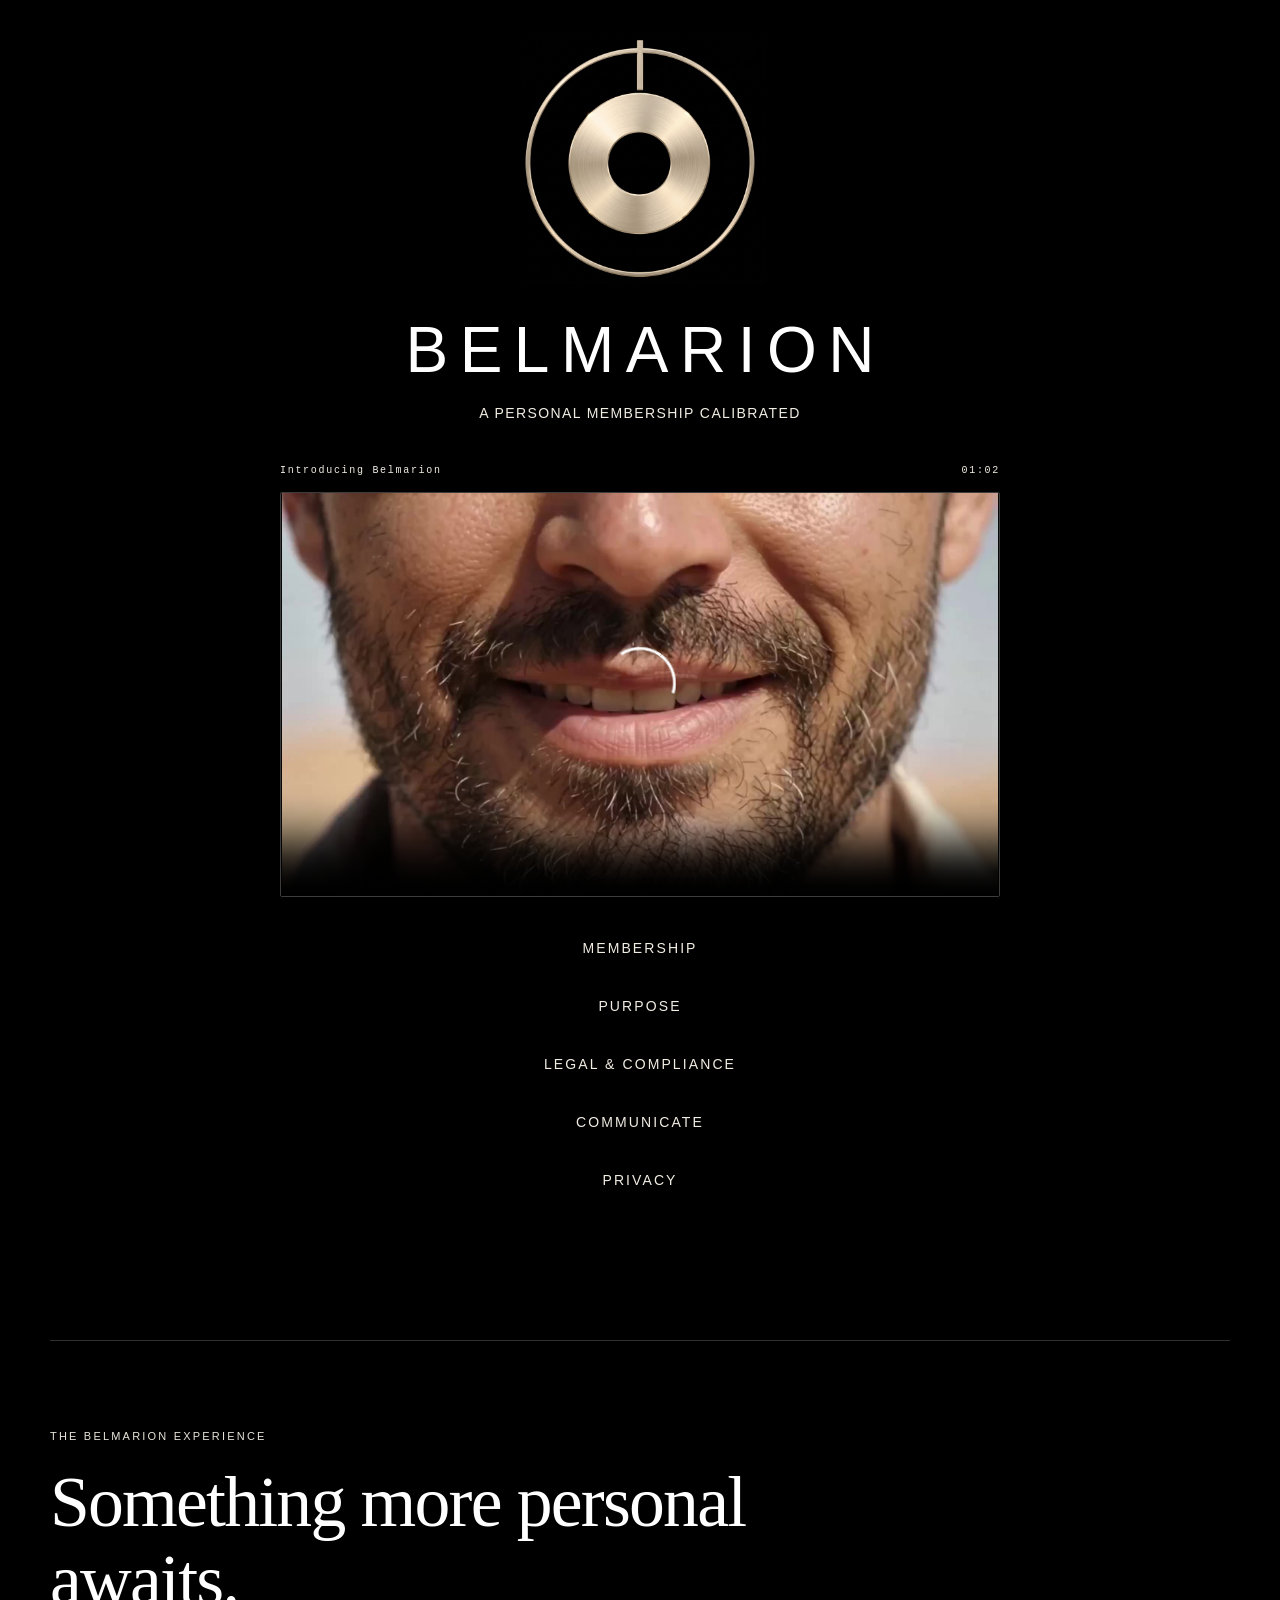
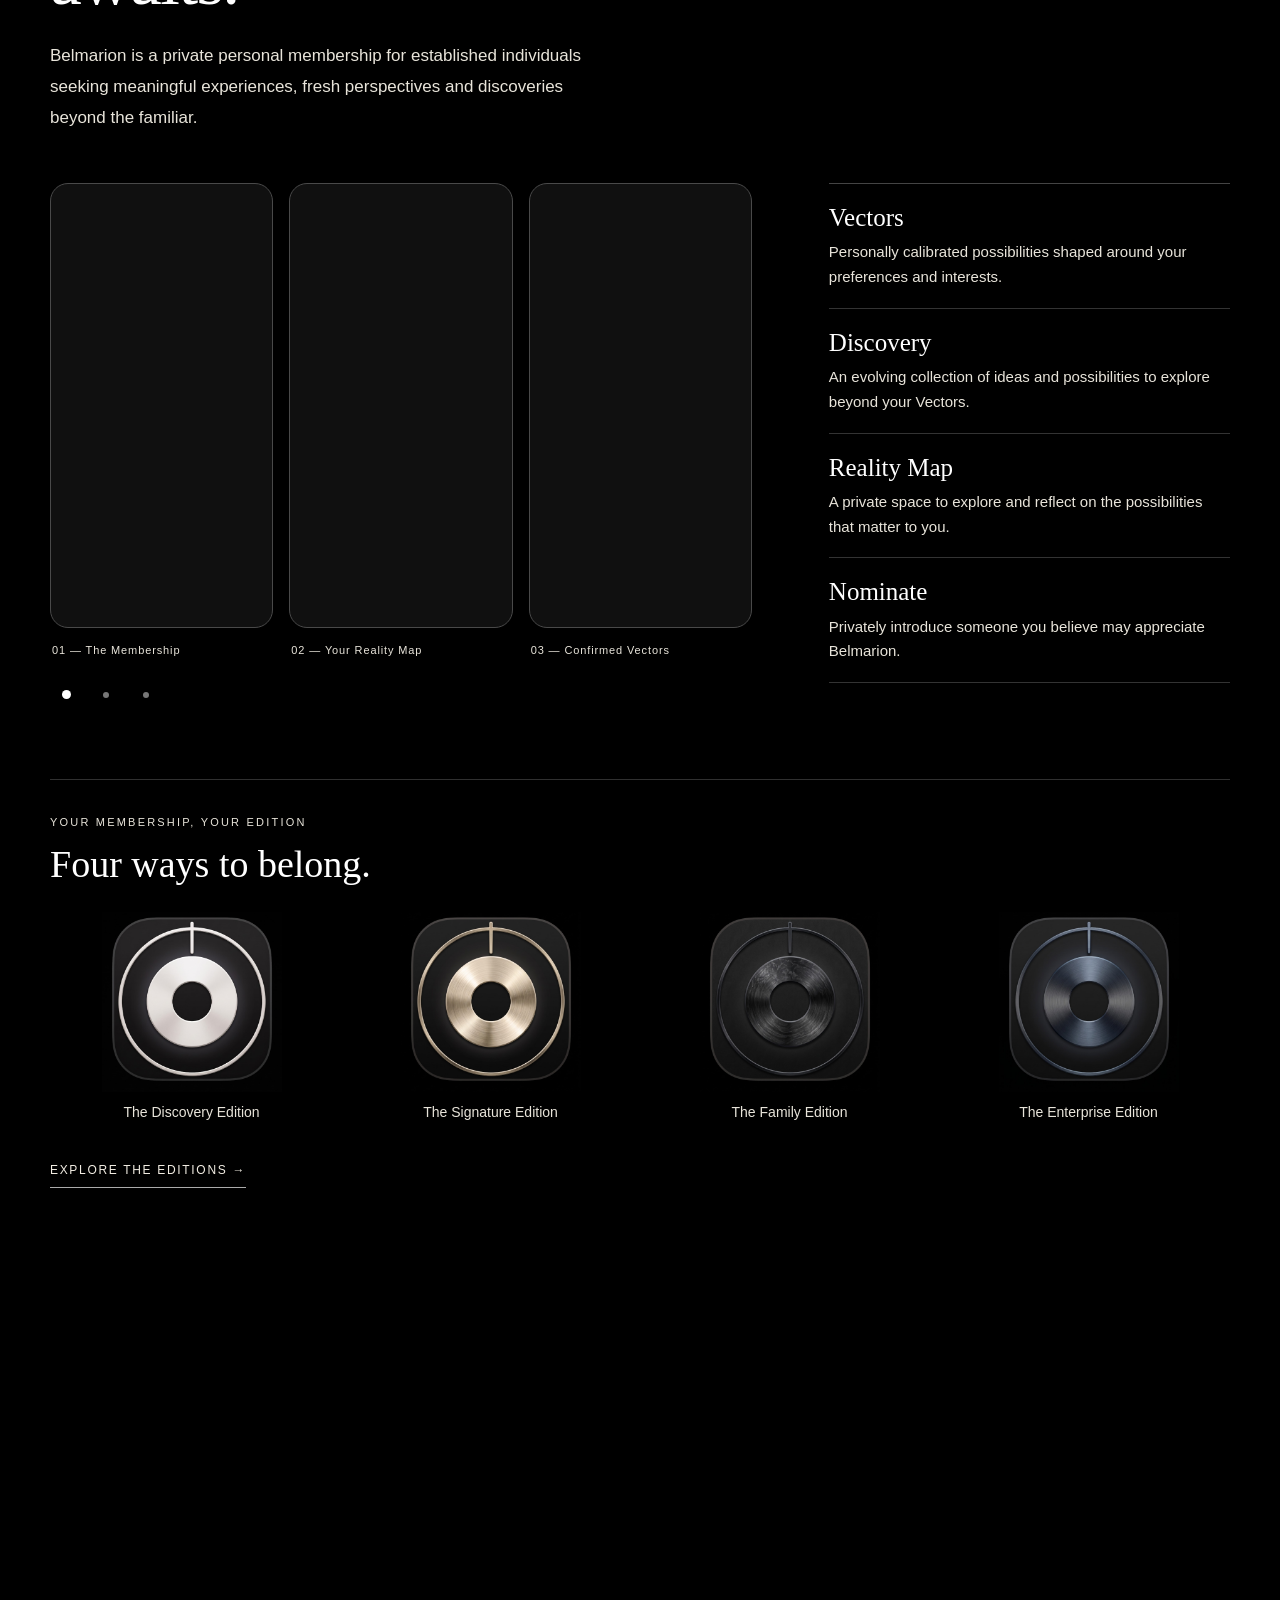
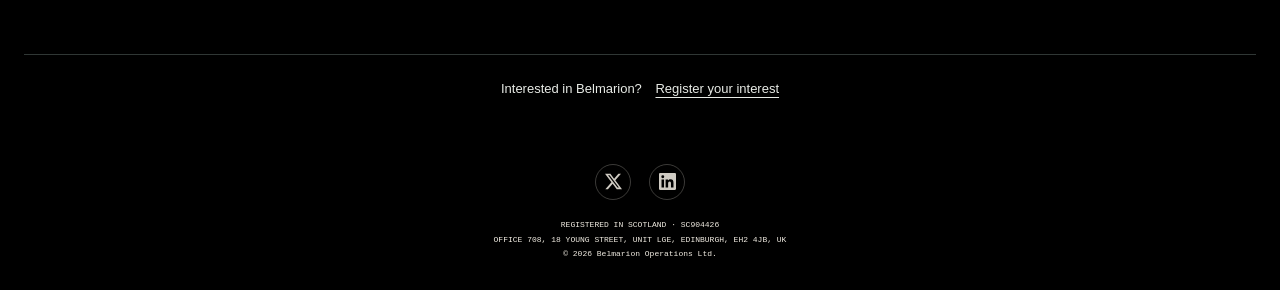
==== commit 60ea53b1: "Update X social links to @BelmarionX" ====
--- a/index.html
+++ b/index.html
@@ -3,7 +3,7 @@
 <body><main><section class="home" aria-label="Belmarion"><div class="brand"><img class="brand-emblem" src="./assets/brand/belmarion-gold-on-black-b6eaf61e0b.jpg" width="1536" height="1536" alt="Belmarion gold emblem"><div class="name">BELMARION</div><div class="calibrate brand-tagline">A PERSONAL MEMBERSHIP CALIBRATED</div></div><section class="film-intro" aria-label="Introducing Belmarion — the film"><div class="film-heading"><h2>Introducing Belmarion</h2><span aria-hidden="true">01:02</span></div><video class="film-player" controls playsinline preload="none" poster="./assets/introducing-belmarion-poster.jpg" aria-label="Introducing Belmarion, a cinematic introduction to the private membership"><source src="./assets/introducing-belmarion-web.mp4" type="video/mp4">Your browser does not support the film player.</video></section><nav class="menu" aria-label="Belmarion information"><a href="./membership.html">MEMBERSHIP</a><a href="./purpose.html">PURPOSE</a><a href="./legal-compliance.html">LEGAL &amp; COMPLIANCE</a><a href="./communicate.html">COMMUNICATE</a><a href="./privacy.html">PRIVACY</a></nav><section class="experience" aria-labelledby="experience-title"><div class="experience-intro"><span class="experience-kicker">THE BELMARION EXPERIENCE</span><h2 id="experience-title">Something more personal awaits.</h2><p>Belmarion is a private personal membership for established individuals seeking meaningful experiences, fresh perspectives and discoveries beyond the familiar.</p></div><div class="experience-main"><div class="experience-gallery"><div class="experience-track" tabindex="0" role="region" aria-label="Belmarion application screenshots"><figure class="experience-slide"><div class="experience-frame"><img src="./assets/experience/dashboard.webp" width="684" height="1402" alt="The Discovery Edition personal dashboard showing Reality Map, Vectors, Discovery and Nominate." loading="lazy" decoding="async"></div><figcaption>01 — The Membership</figcaption></figure><figure class="experience-slide"><div class="experience-frame"><img src="./assets/experience/reality-map.webp" width="684" height="1402" alt="The Reality Map, an interpretation of a member’s Calibration." loading="lazy" decoding="async"></div><figcaption>02 — Your Reality Map</figcaption></figure><figure class="experience-slide"><div class="experience-frame"><img src="./assets/experience/confirmed-vectors.webp" width="684" height="1402" alt="The Confirmed Vectors screen showing a private record of a chosen Vector." loading="lazy" decoding="async"></div><figcaption>03 — Confirmed Vectors</figcaption></figure></div><div class="experience-controls" aria-label="Choose a screenshot"><button type="button" aria-label="Show The Membership" aria-current="true"></button><button type="button" aria-label="Show Your Reality Map" aria-current="false"></button><button type="button" aria-label="Show Confirmed Vectors" aria-current="false"></button></div></div><div class="experience-features"><div class="experience-feature"><h3>Vectors</h3><p>Personally calibrated possibilities shaped around your preferences and interests.</p></div><div class="experience-feature"><h3>Discovery</h3><p>An evolving collection of ideas and possibilities to explore beyond your Vectors.</p></div><div class="experience-feature"><h3>Reality Map</h3><p>A private space to explore and reflect on the possibilities that matter to you.</p></div><div class="experience-feature"><h3>Nominate</h3><p>Privately introduce someone you believe may appreciate Belmarion.</p></div></div></div><div class="experience-editions"><span class="experience-kicker">YOUR MEMBERSHIP, YOUR EDITION</span><h3>Four ways to belong.</h3><div class="experience-edition-grid"><div class="experience-edition"><img src="./assets/membership/circle-white-20261027.jpg" alt="" loading="lazy"><p>The Discovery Edition</p></div><div class="experience-edition"><img src="./assets/membership/protocol-one-gold-20261027.jpg" alt="" loading="lazy"><p>The Signature Edition</p></div><div class="experience-edition"><img src="./assets/membership/elite-black-20261027.jpg" alt="" loading="lazy"><p>The Family Edition</p></div><div class="experience-edition"><img src="./assets/membership/elite-office-blue-20261027.jpg" alt="" loading="lazy"><p>The Enterprise Edition</p></div></div><a class="experience-link" href="./membership.html">EXPLORE THE EDITIONS →</a></div></section>
 <section class="membership-platforms" aria-label="Belmarion membership for iOS and Android"><img src="./assets/belmarion-ios-android-membership.jpg" width="1686" height="1124" loading="lazy" decoding="async" alt="Calibration tool for iOS and Android. Not available on app stores."></section><aside class="interest-cta"><span>Interested in Belmarion?</span> <a href="/register-interest/">Register your interest</a></aside><footer class="statutory">
 <nav class="social-links" aria-label="Belmarion on social media">
-<a href="https://x.com/BELMARIONHQ" target="_blank" rel="noopener noreferrer" aria-label="Belmarion on X" title="Belmarion on X"><svg viewBox="0 0 24 24" aria-hidden="true" focusable="false"><path d="M18.901 1.153h3.68l-8.039 9.187L24 22.847h-7.406l-5.8-7.584-6.638 7.584H.474l8.6-9.827L0 1.153h7.594l5.243 6.932 6.064-6.932zm-1.29 19.491h2.039L6.486 3.24H4.298L17.61 20.644z"/></svg></a>
+<a href="https://x.com/BelmarionX" target="_blank" rel="noopener noreferrer" aria-label="Belmarion on X" title="Belmarion on X"><svg viewBox="0 0 24 24" aria-hidden="true" focusable="false"><path d="M18.901 1.153h3.68l-8.039 9.187L24 22.847h-7.406l-5.8-7.584-6.638 7.584H.474l8.6-9.827L0 1.153h7.594l5.243 6.932 6.064-6.932zm-1.29 19.491h2.039L6.486 3.24H4.298L17.61 20.644z"/></svg></a>
 <a href="https://www.linkedin.com/company/belmarion/" target="_blank" rel="noopener noreferrer" aria-label="Belmarion on LinkedIn" title="Belmarion on LinkedIn"><svg viewBox="0 0 24 24" aria-hidden="true" focusable="false"><path d="M20.447 20.452h-3.554v-5.569c0-1.328-.027-3.037-1.852-3.037-1.853 0-2.136 1.445-2.136 2.94v5.666H9.35V9h3.414v1.56h.049c.476-.9 1.637-1.85 3.37-1.85 3.601 0 4.267 2.37 4.267 5.455v6.287zM5.337 7.433a2.062 2.062 0 1 1 0-4.124 2.062 2.062 0 0 1 0 4.124zM7.119 20.452H3.555V9h3.564zM22.225 0H1.771C.792 0 0 .774 0 1.729v20.542C0 23.227.792 24 1.771 24h20.451C23.2 24 24 23.227 24 22.271V1.729C24 .774 23.2 0 22.225 0z"/></svg></a>
 </nav>
 <span class="statutory-line">REGISTERED IN SCOTLAND · SC904426</span><span class="statutory-line">OFFICE 708, 18 YOUNG STREET, UNIT LGE, EDINBURGH, EH2 4JB, UK</span><span class="statutory-line">© 2026 Belmarion Operations Ltd.</span></footer></section></main><script src="./assets/experience/experience.js" defer></script></body></html>
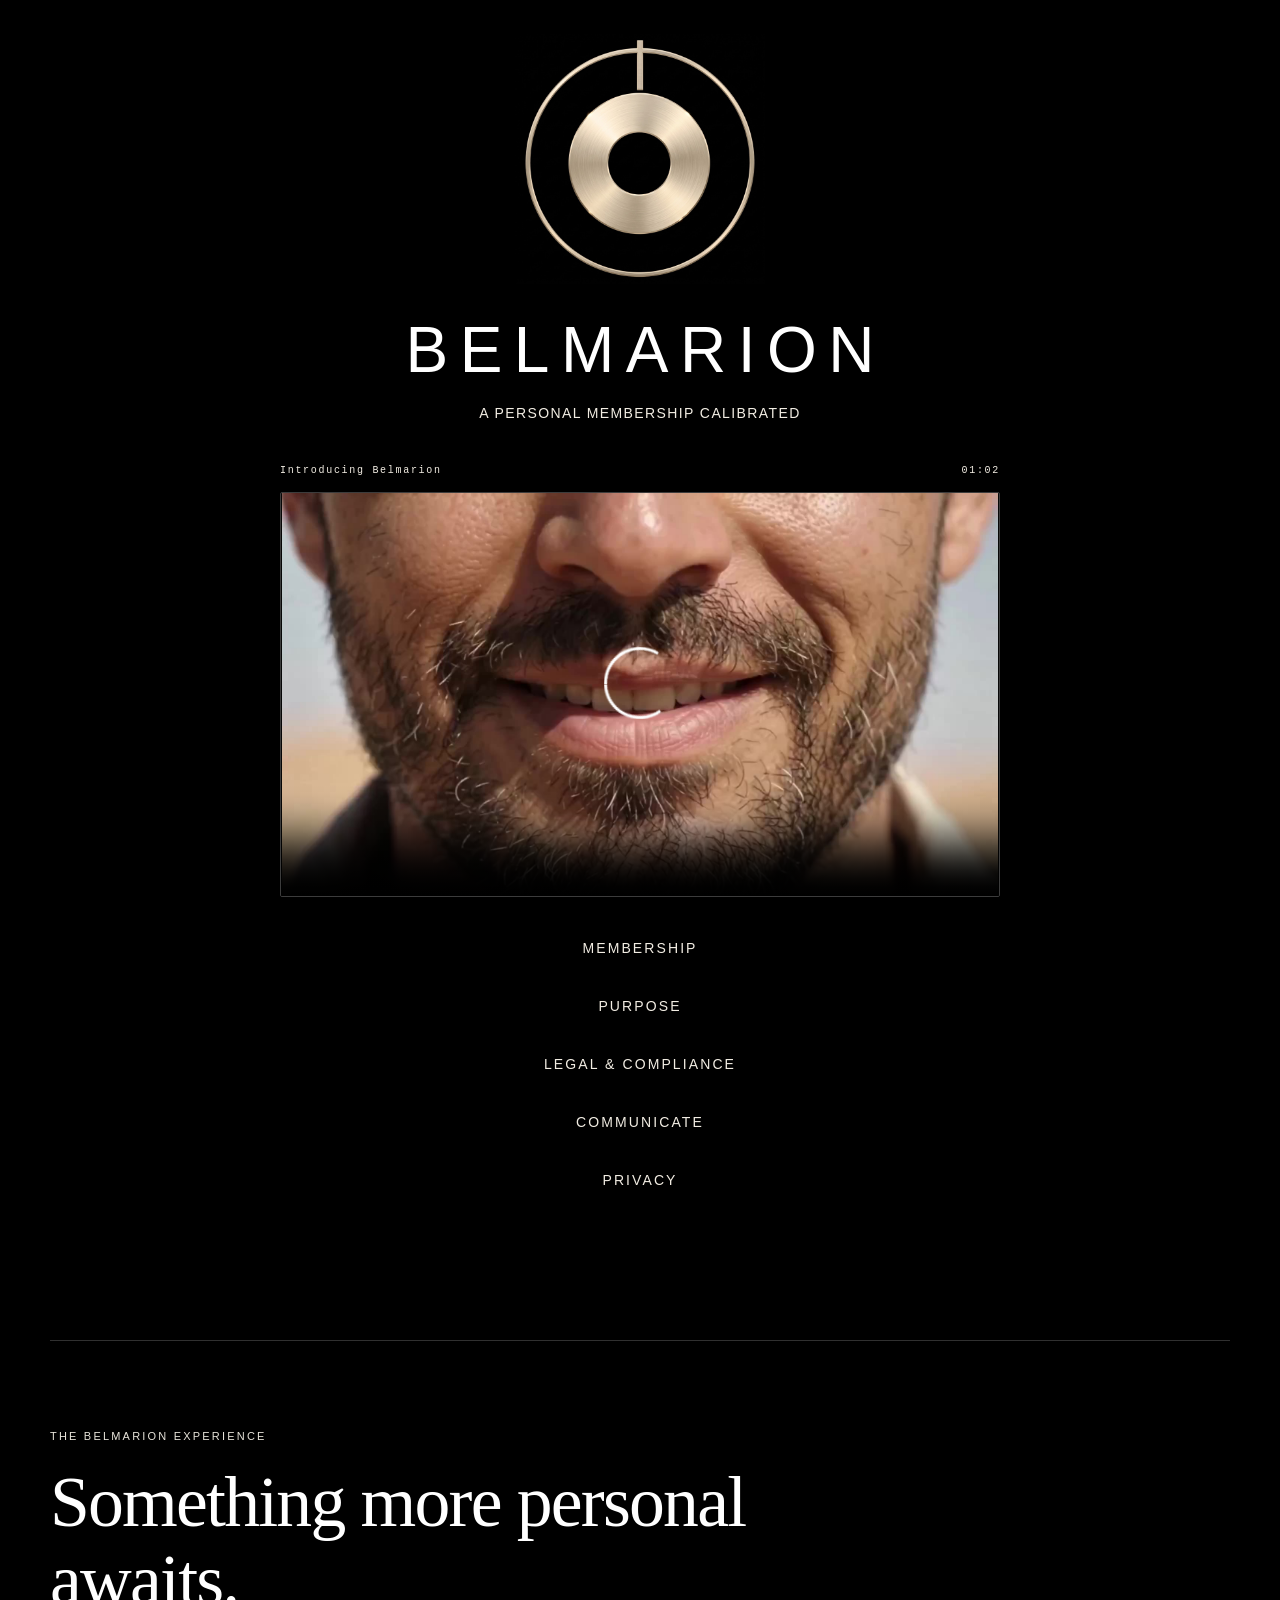
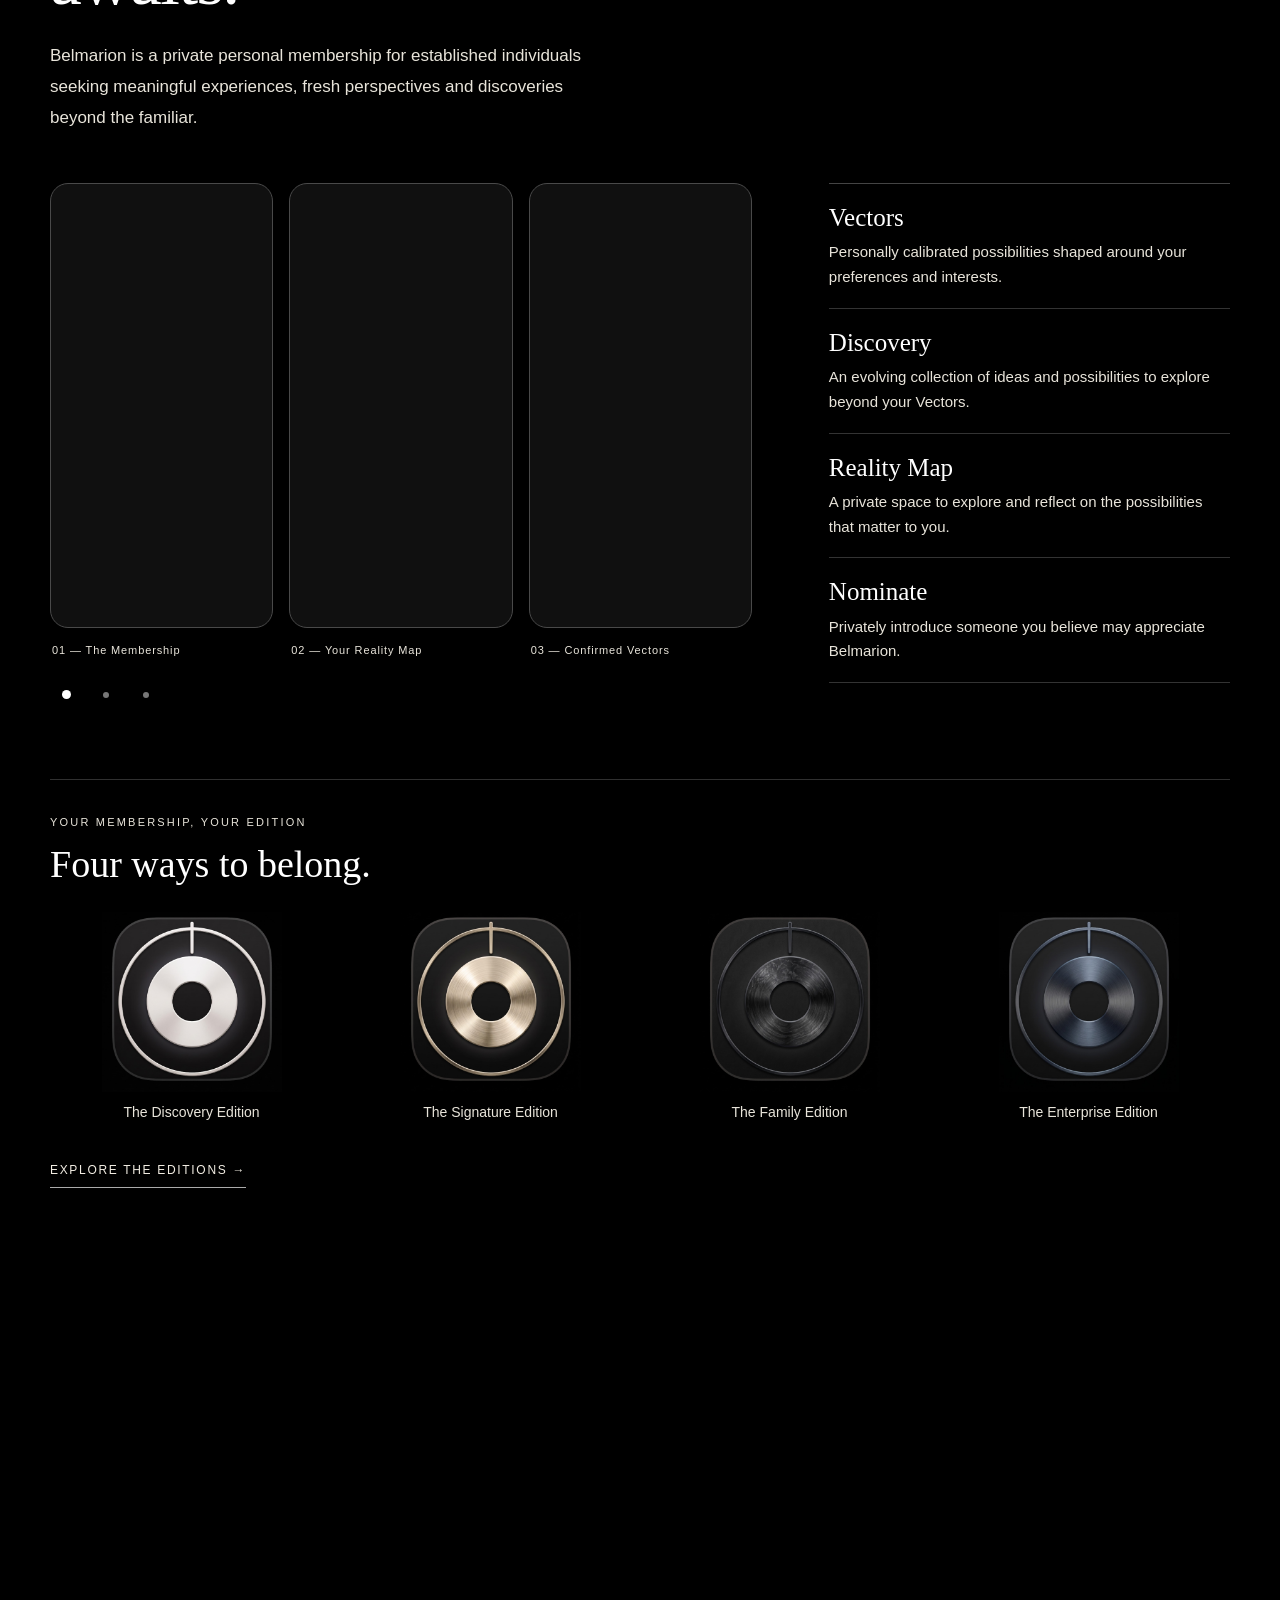
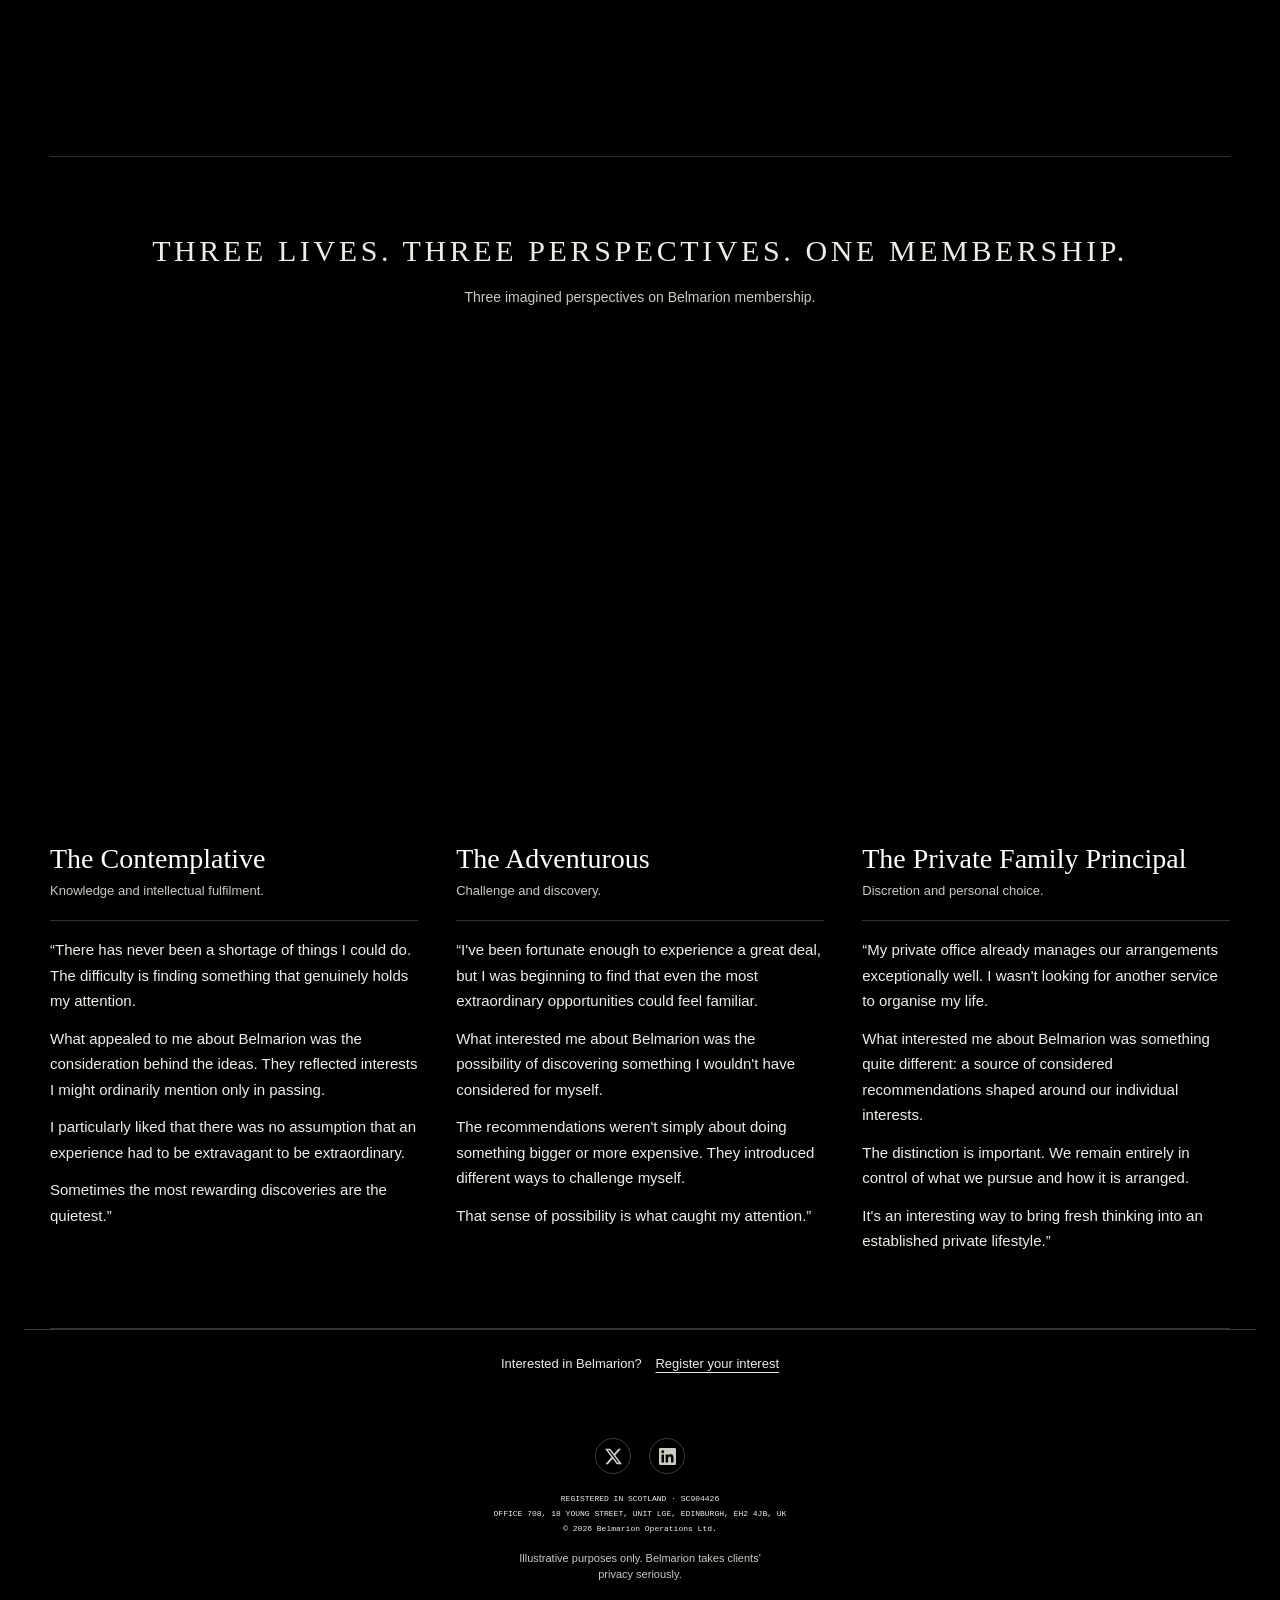
==== commit 71330684: "Add imagined membership perspectives to the homepage" ====
--- a/index.html
+++ b/index.html
@@ -1,10 +1,54 @@
 <!doctype html>
-<html lang="en-GB"><head><meta charset="utf-8"><meta name="viewport" content="width=device-width,initial-scale=1,viewport-fit=cover"><meta name="theme-color" content="#000000"><meta name="color-scheme" content="dark"><meta name="robots" content="noindex,nofollow,noarchive,nosnippet,noimageindex"><meta name="description" content="Belmarion is a private membership built around individual relevance. Admission is by private invitation only."><title>Belmarion</title><link rel="stylesheet" href="./site.css?v=social-links-20261115"><meta http-equiv="Content-Security-Policy" content="default-src 'self'; img-src 'self' data:; style-src 'self'; object-src 'none'; base-uri 'none'; form-action 'none'; upgrade-insecure-requests"><meta name="apple-mobile-web-app-title" content="Belmarion"><link rel="apple-touch-icon" sizes="180x180" href="./assets/brand/site-icon-ios-180-20261104.png"><link rel="manifest" href="./site-icons-20261104.webmanifest"><link rel="icon" type="image/x-icon" href="/favicon.ico?v=20261104"><link rel="icon" type="image/png" sizes="16x16" href="/assets/brand/site-icon-16-20261104.png"><link rel="icon" type="image/png" sizes="32x32" href="/assets/brand/site-icon-32-20261104.png"><link rel="icon" type="image/png" sizes="192x192" href="/assets/brand/site-icon-192-20261104.png"><link rel="icon" type="image/png" sizes="512x512" href="/assets/brand/site-icon-512-20261104.png"><link rel="stylesheet" href="./assets/experience/experience.css"></head>
+<html lang="en-GB"><head><meta charset="utf-8"><meta name="viewport" content="width=device-width,initial-scale=1,viewport-fit=cover"><meta name="theme-color" content="#000000"><meta name="color-scheme" content="dark"><meta name="robots" content="noindex,nofollow,noarchive,nosnippet,noimageindex"><meta name="description" content="Belmarion is a private membership built around individual relevance. Admission is by private invitation only."><title>Belmarion</title><link rel="stylesheet" href="./site.css?v=social-links-20261115"><meta http-equiv="Content-Security-Policy" content="default-src 'self'; img-src 'self' data:; style-src 'self'; object-src 'none'; base-uri 'none'; form-action 'none'; upgrade-insecure-requests"><meta name="apple-mobile-web-app-title" content="Belmarion"><link rel="apple-touch-icon" sizes="180x180" href="./assets/brand/site-icon-ios-180-20261104.png"><link rel="manifest" href="./site-icons-20261104.webmanifest"><link rel="icon" type="image/x-icon" href="/favicon.ico?v=20261104"><link rel="icon" type="image/png" sizes="16x16" href="/assets/brand/site-icon-16-20261104.png"><link rel="icon" type="image/png" sizes="32x32" href="/assets/brand/site-icon-32-20261104.png"><link rel="icon" type="image/png" sizes="192x192" href="/assets/brand/site-icon-192-20261104.png"><link rel="icon" type="image/png" sizes="512x512" href="/assets/brand/site-icon-512-20261104.png"><link rel="stylesheet" href="./assets/experience/experience.css"><link rel="stylesheet" href="./assets/perspectives/perspectives.css"></head>
 <body><main><section class="home" aria-label="Belmarion"><div class="brand"><img class="brand-emblem" src="./assets/brand/belmarion-gold-on-black-b6eaf61e0b.jpg" width="1536" height="1536" alt="Belmarion gold emblem"><div class="name">BELMARION</div><div class="calibrate brand-tagline">A PERSONAL MEMBERSHIP CALIBRATED</div></div><section class="film-intro" aria-label="Introducing Belmarion — the film"><div class="film-heading"><h2>Introducing Belmarion</h2><span aria-hidden="true">01:02</span></div><video class="film-player" controls playsinline preload="none" poster="./assets/introducing-belmarion-poster.jpg" aria-label="Introducing Belmarion, a cinematic introduction to the private membership"><source src="./assets/introducing-belmarion-web.mp4" type="video/mp4">Your browser does not support the film player.</video></section><nav class="menu" aria-label="Belmarion information"><a href="./membership.html">MEMBERSHIP</a><a href="./purpose.html">PURPOSE</a><a href="./legal-compliance.html">LEGAL &amp; COMPLIANCE</a><a href="./communicate.html">COMMUNICATE</a><a href="./privacy.html">PRIVACY</a></nav><section class="experience" aria-labelledby="experience-title"><div class="experience-intro"><span class="experience-kicker">THE BELMARION EXPERIENCE</span><h2 id="experience-title">Something more personal awaits.</h2><p>Belmarion is a private personal membership for established individuals seeking meaningful experiences, fresh perspectives and discoveries beyond the familiar.</p></div><div class="experience-main"><div class="experience-gallery"><div class="experience-track" tabindex="0" role="region" aria-label="Belmarion application screenshots"><figure class="experience-slide"><div class="experience-frame"><img src="./assets/experience/dashboard.webp" width="684" height="1402" alt="The Discovery Edition personal dashboard showing Reality Map, Vectors, Discovery and Nominate." loading="lazy" decoding="async"></div><figcaption>01 — The Membership</figcaption></figure><figure class="experience-slide"><div class="experience-frame"><img src="./assets/experience/reality-map.webp" width="684" height="1402" alt="The Reality Map, an interpretation of a member’s Calibration." loading="lazy" decoding="async"></div><figcaption>02 — Your Reality Map</figcaption></figure><figure class="experience-slide"><div class="experience-frame"><img src="./assets/experience/confirmed-vectors.webp" width="684" height="1402" alt="The Confirmed Vectors screen showing a private record of a chosen Vector." loading="lazy" decoding="async"></div><figcaption>03 — Confirmed Vectors</figcaption></figure></div><div class="experience-controls" aria-label="Choose a screenshot"><button type="button" aria-label="Show The Membership" aria-current="true"></button><button type="button" aria-label="Show Your Reality Map" aria-current="false"></button><button type="button" aria-label="Show Confirmed Vectors" aria-current="false"></button></div></div><div class="experience-features"><div class="experience-feature"><h3>Vectors</h3><p>Personally calibrated possibilities shaped around your preferences and interests.</p></div><div class="experience-feature"><h3>Discovery</h3><p>An evolving collection of ideas and possibilities to explore beyond your Vectors.</p></div><div class="experience-feature"><h3>Reality Map</h3><p>A private space to explore and reflect on the possibilities that matter to you.</p></div><div class="experience-feature"><h3>Nominate</h3><p>Privately introduce someone you believe may appreciate Belmarion.</p></div></div></div><div class="experience-editions"><span class="experience-kicker">YOUR MEMBERSHIP, YOUR EDITION</span><h3>Four ways to belong.</h3><div class="experience-edition-grid"><div class="experience-edition"><img src="./assets/membership/circle-white-20261027.jpg" alt="" loading="lazy"><p>The Discovery Edition</p></div><div class="experience-edition"><img src="./assets/membership/protocol-one-gold-20261027.jpg" alt="" loading="lazy"><p>The Signature Edition</p></div><div class="experience-edition"><img src="./assets/membership/elite-black-20261027.jpg" alt="" loading="lazy"><p>The Family Edition</p></div><div class="experience-edition"><img src="./assets/membership/elite-office-blue-20261027.jpg" alt="" loading="lazy"><p>The Enterprise Edition</p></div></div><a class="experience-link" href="./membership.html">EXPLORE THE EDITIONS →</a></div></section>
-<section class="membership-platforms" aria-label="Belmarion membership for iOS and Android"><img src="./assets/belmarion-ios-android-membership.jpg" width="1686" height="1124" loading="lazy" decoding="async" alt="Calibration tool for iOS and Android. Not available on app stores."></section><aside class="interest-cta"><span>Interested in Belmarion?</span> <a href="/register-interest/">Register your interest</a></aside><footer class="statutory">
+<section class="membership-platforms" aria-label="Belmarion membership for iOS and Android"><img src="./assets/belmarion-ios-android-membership.jpg" width="1686" height="1124" loading="lazy" decoding="async" alt="Calibration tool for iOS and Android. Not available on app stores."></section>
+<section class="perspectives" id="perspectives" aria-labelledby="perspectives-title" aria-describedby="perspectives-disclosure">
+  <header class="perspectives-intro">
+    <h2 id="perspectives-title">THREE LIVES. THREE PERSPECTIVES. ONE MEMBERSHIP.</h2>
+    <p id="perspectives-disclosure">Three imagined perspectives on Belmarion membership.</p>
+  </header>
+  <div class="perspectives-grid">
+    <article class="perspective" aria-labelledby="perspective-contemplative">
+      <img src="./assets/perspectives/contemplative.webp" width="880" height="1093" alt="A man studies a celestial atlas in a Gothic library." loading="lazy" decoding="async">
+      <h3 id="perspective-contemplative">The Contemplative</h3>
+      <p class="perspective-theme">Knowledge and intellectual fulfilment.</p>
+      <blockquote>
+        <p>“There has never been a shortage of things I could do. The difficulty is finding something that genuinely holds my attention.</p>
+        <p>What appealed to me about Belmarion was the consideration behind the ideas. They reflected interests I might ordinarily mention only in passing.</p>
+        <p>I particularly liked that there was no assumption that an experience had to be extravagant to be extraordinary.</p>
+        <p>Sometimes the most rewarding discoveries are the quietest.”</p>
+      </blockquote>
+    </article>
+    <article class="perspective" aria-labelledby="perspective-adventurous">
+      <img src="./assets/perspectives/adventurous.webp" width="880" height="1100" alt="A climber follows a via ferrata high above the clouds at sunrise." loading="lazy" decoding="async">
+      <h3 id="perspective-adventurous">The Adventurous</h3>
+      <p class="perspective-theme">Challenge and discovery.</p>
+      <blockquote>
+        <p>“I've been fortunate enough to experience a great deal, but I was beginning to find that even the most extraordinary opportunities could feel familiar.</p>
+        <p>What interested me about Belmarion was the possibility of discovering something I wouldn't have considered for myself.</p>
+        <p>The recommendations weren't simply about doing something bigger or more expensive. They introduced different ways to challenge myself.</p>
+        <p>That sense of possibility is what caught my attention.”</p>
+      </blockquote>
+    </article>
+    <article class="perspective" aria-labelledby="perspective-family">
+      <img src="./assets/perspectives/private-family-principal.webp" width="880" height="1100" alt="A seated woman looks out over gardens through tall windows." loading="lazy" decoding="async">
+      <h3 id="perspective-family">The Private Family Principal</h3>
+      <p class="perspective-theme">Discretion and personal choice.</p>
+      <blockquote>
+        <p>“My private office already manages our arrangements exceptionally well. I wasn't looking for another service to organise my life.</p>
+        <p>What interested me about Belmarion was something quite different: a source of considered recommendations shaped around our individual interests.</p>
+        <p>The distinction is important. We remain entirely in control of what we pursue and how it is arranged.</p>
+        <p>It's an interesting way to bring fresh thinking into an established private lifestyle.”</p>
+      </blockquote>
+    </article>
+  </div>
+</section>
+<aside class="interest-cta"><span>Interested in Belmarion?</span> <a href="/register-interest/">Register your interest</a></aside><footer class="statutory">
 <nav class="social-links" aria-label="Belmarion on social media">
 <a href="https://x.com/BelmarionX" target="_blank" rel="noopener noreferrer" aria-label="Belmarion on X" title="Belmarion on X"><svg viewBox="0 0 24 24" aria-hidden="true" focusable="false"><path d="M18.901 1.153h3.68l-8.039 9.187L24 22.847h-7.406l-5.8-7.584-6.638 7.584H.474l8.6-9.827L0 1.153h7.594l5.243 6.932 6.064-6.932zm-1.29 19.491h2.039L6.486 3.24H4.298L17.61 20.644z"/></svg></a>
 <a href="https://www.linkedin.com/company/belmarion/" target="_blank" rel="noopener noreferrer" aria-label="Belmarion on LinkedIn" title="Belmarion on LinkedIn"><svg viewBox="0 0 24 24" aria-hidden="true" focusable="false"><path d="M20.447 20.452h-3.554v-5.569c0-1.328-.027-3.037-1.852-3.037-1.853 0-2.136 1.445-2.136 2.94v5.666H9.35V9h3.414v1.56h.049c.476-.9 1.637-1.85 3.37-1.85 3.601 0 4.267 2.37 4.267 5.455v6.287zM5.337 7.433a2.062 2.062 0 1 1 0-4.124 2.062 2.062 0 0 1 0 4.124zM7.119 20.452H3.555V9h3.564zM22.225 0H1.771C.792 0 0 .774 0 1.729v20.542C0 23.227.792 24 1.771 24h20.451C23.2 24 24 23.227 24 22.271V1.729C24 .774 23.2 0 22.225 0z"/></svg></a>
 </nav>
-<span class="statutory-line">REGISTERED IN SCOTLAND · SC904426</span><span class="statutory-line">OFFICE 708, 18 YOUNG STREET, UNIT LGE, EDINBURGH, EH2 4JB, UK</span><span class="statutory-line">© 2026 Belmarion Operations Ltd.</span></footer></section></main><script src="./assets/experience/experience.js" defer></script></body></html>
+<span class="statutory-line">REGISTERED IN SCOTLAND · SC904426</span><span class="statutory-line">OFFICE 708, 18 YOUNG STREET, UNIT LGE, EDINBURGH, EH2 4JB, UK</span><span class="statutory-line">© 2026 Belmarion Operations Ltd.</span>
+<p class="perspectives-footer-note">Illustrative purposes only. Belmarion takes clients' privacy seriously.</p>
+</footer></section></main><script src="./assets/experience/experience.js" defer></script></body></html>
 
--- a/assets/perspectives/perspectives.css
+++ b/assets/perspectives/perspectives.css
@@ -0,0 +1,91 @@
+.perspectives {
+  width: min(100%, 1180px);
+  margin: clamp(56px, 8vw, 104px) auto 0;
+  padding: clamp(42px, 6vw, 74px) 0;
+  border-block: 1px solid #303030;
+  color: #f2ede3;
+}
+
+.perspectives-intro {
+  margin-bottom: clamp(30px, 5vw, 52px);
+  text-align: center;
+}
+
+.perspectives-intro h2 {
+  margin: 0 auto 14px;
+  font: 400 clamp(18px, 3vw, 30px)/1.35 Georgia, serif;
+  letter-spacing: .12em;
+  text-wrap: balance;
+}
+
+.perspectives-intro p {
+  margin: 0;
+  color: #cfc8bc;
+  font-size: 14px;
+  line-height: 1.6;
+}
+
+.perspectives-grid {
+  display: grid;
+  grid-template-columns: repeat(3, minmax(0, 1fr));
+  gap: clamp(20px, 3vw, 42px);
+}
+
+.perspective img {
+  display: block;
+  width: 100%;
+  height: auto;
+  aspect-ratio: 4 / 5;
+  object-fit: cover;
+}
+
+.perspective h3 {
+  margin: 22px 0 5px;
+  color: #fff;
+  font: 400 clamp(20px, 2.2vw, 28px)/1.22 Georgia, serif;
+}
+
+.perspective-theme {
+  margin: 0;
+  color: #cfc8bc;
+  font-size: 13px;
+  line-height: 1.55;
+}
+
+.perspective blockquote {
+  margin: 19px 0 0;
+  padding-top: 16px;
+  border-top: 1px solid #303030;
+  font-size: 15px;
+  line-height: 1.7;
+}
+
+.perspective blockquote p {
+  margin: 0 0 12px;
+}
+
+.perspective blockquote p:last-child {
+  margin-bottom: 0;
+}
+
+.home > .statutory .perspectives-footer-note {
+  max-width: 48ch;
+  margin: 13px auto 0;
+  padding-inline: 16px;
+  color: #cfc8bc;
+  font: 400 11px/1.5 var(--sans);
+}
+
+@media (max-width: 760px) {
+  .perspectives-grid {
+    grid-template-columns: minmax(0, 1fr);
+    max-width: 460px;
+    margin-inline: auto;
+    gap: 36px;
+  }
+
+  .perspective + .perspective {
+    padding-top: 36px;
+    border-top: 1px solid #303030;
+  }
+}
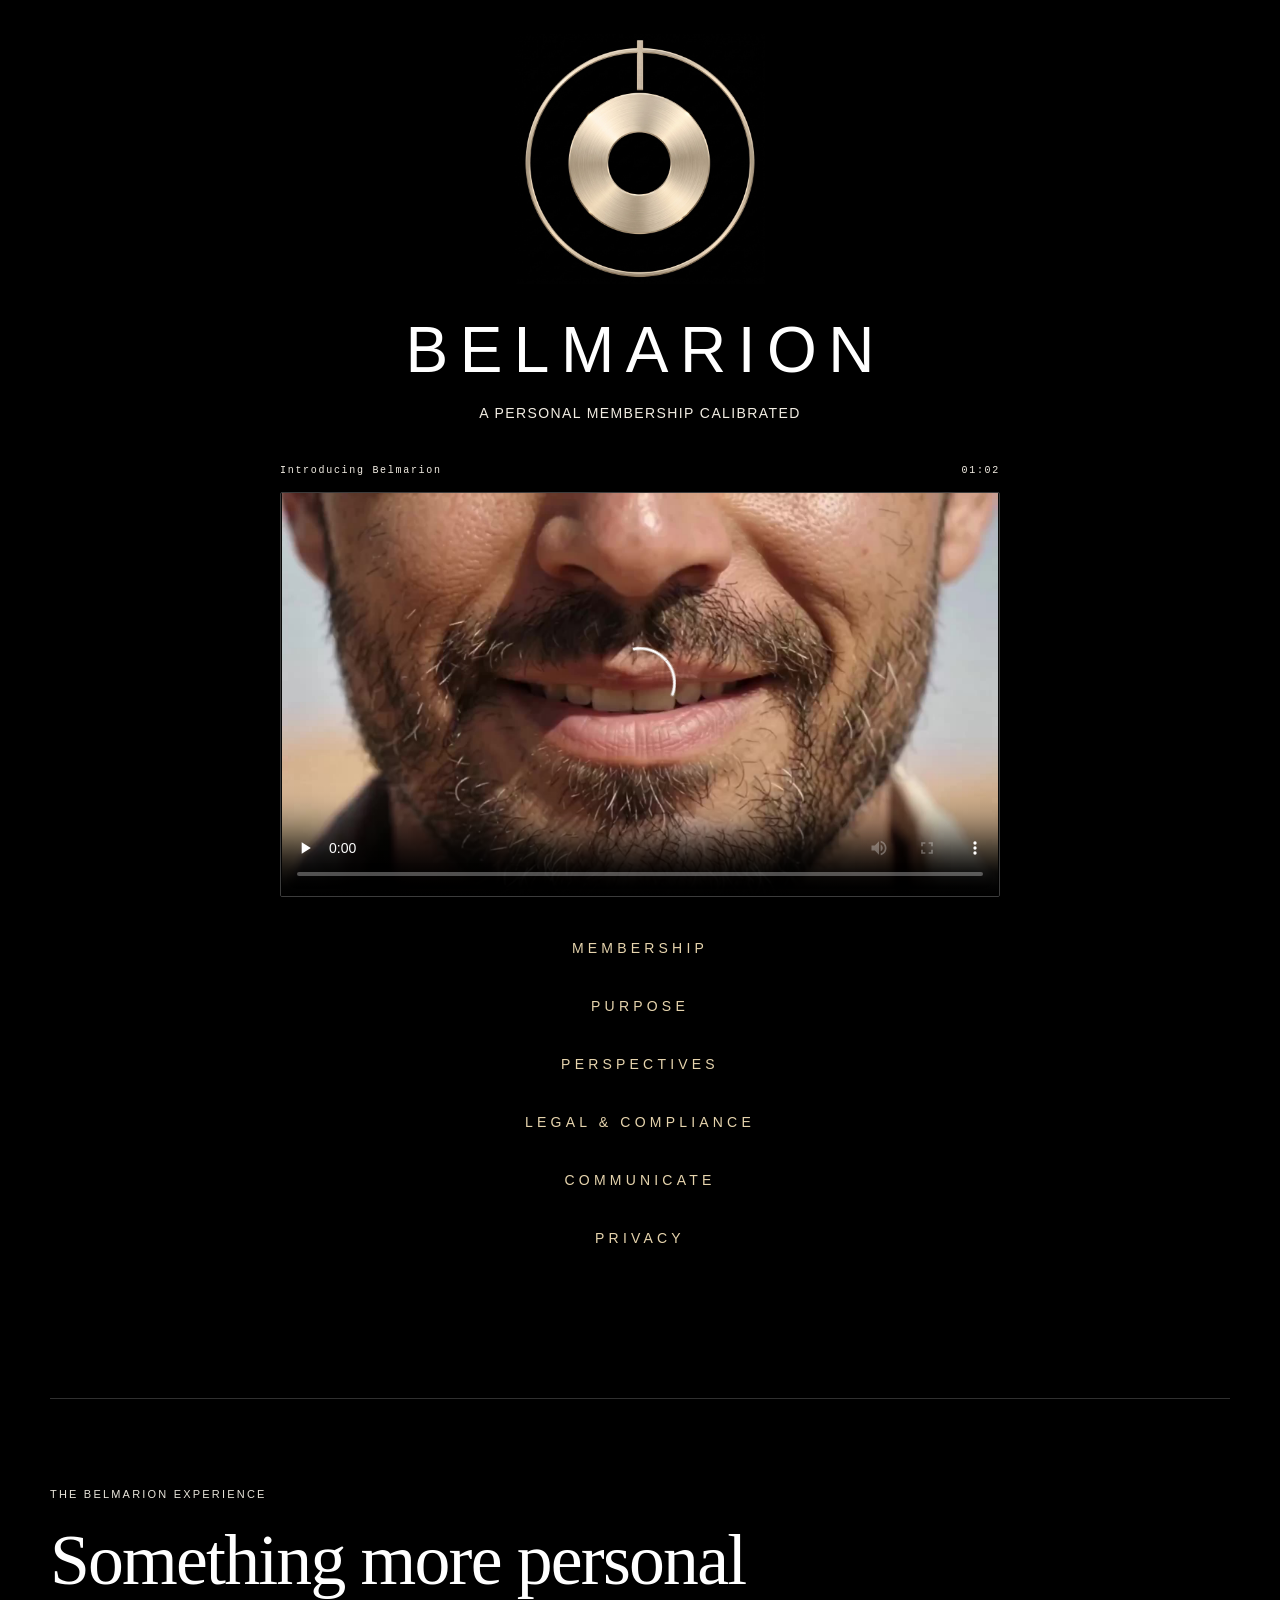
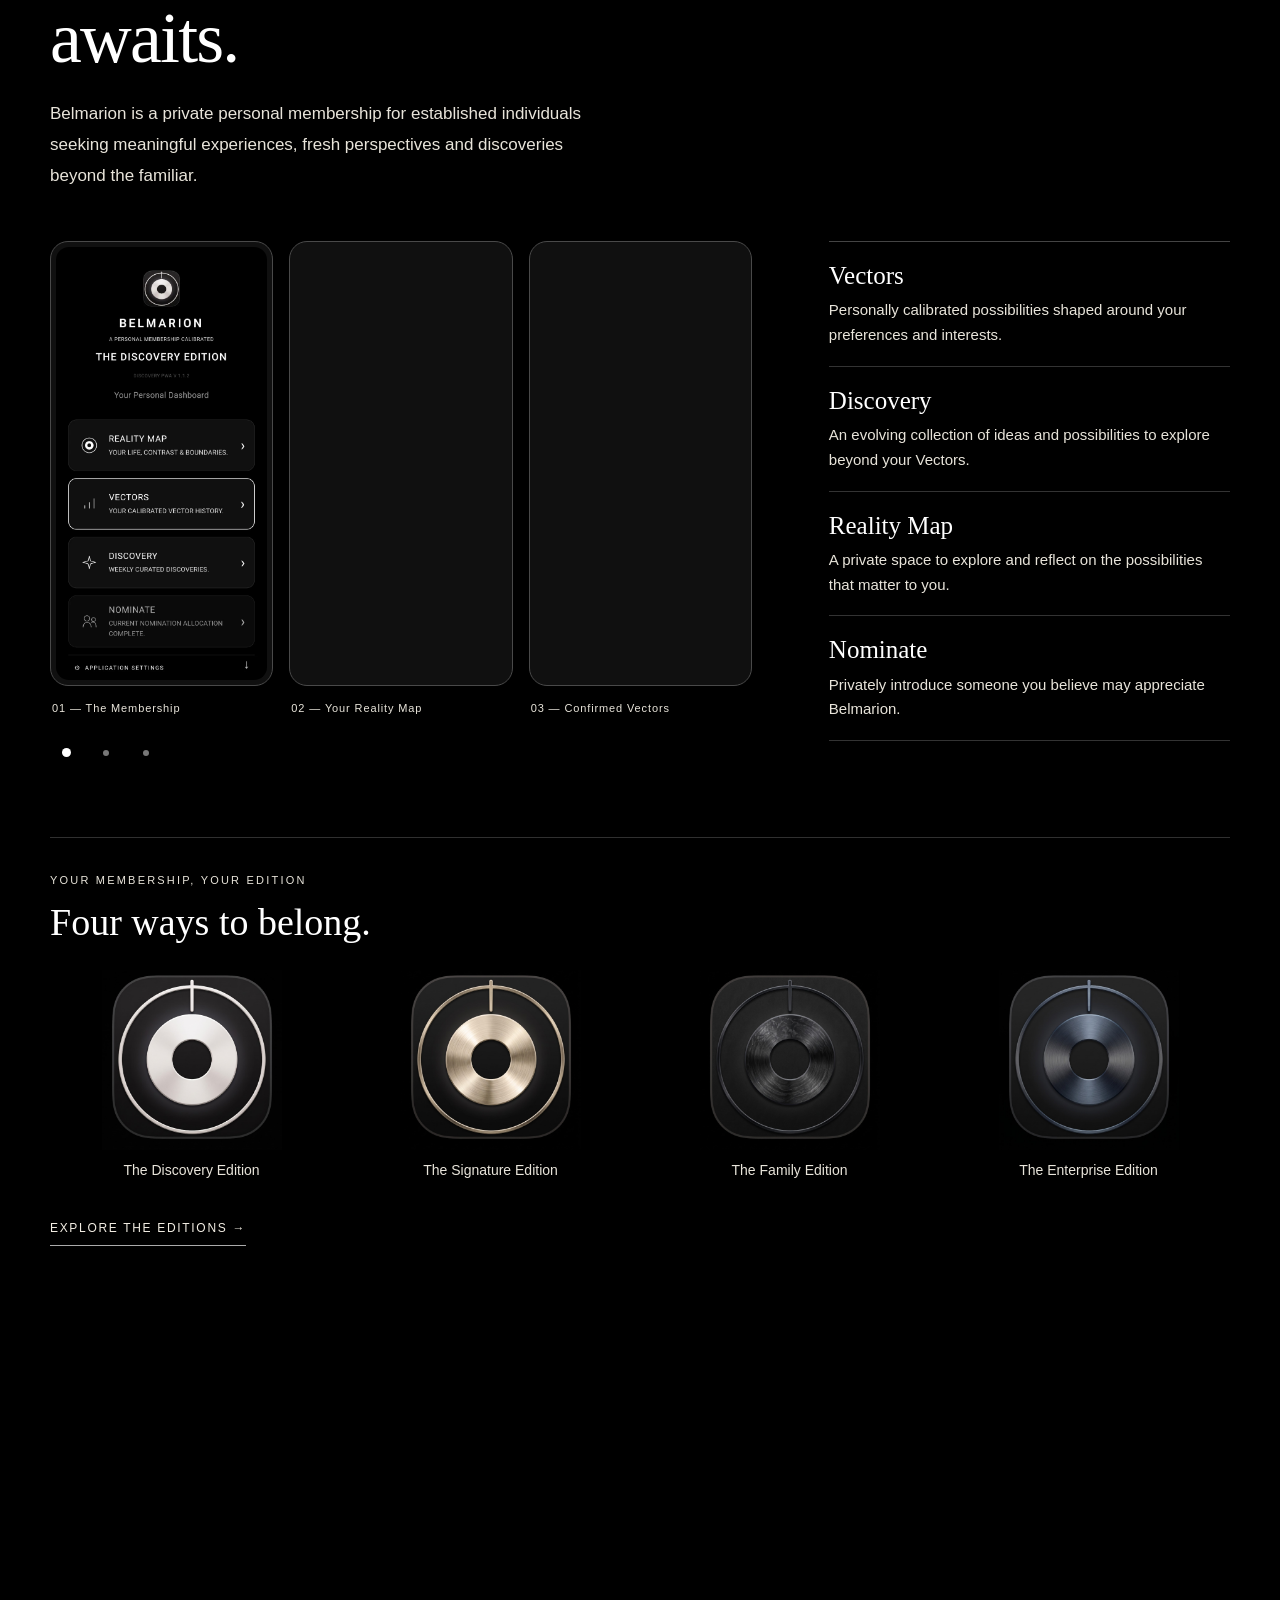
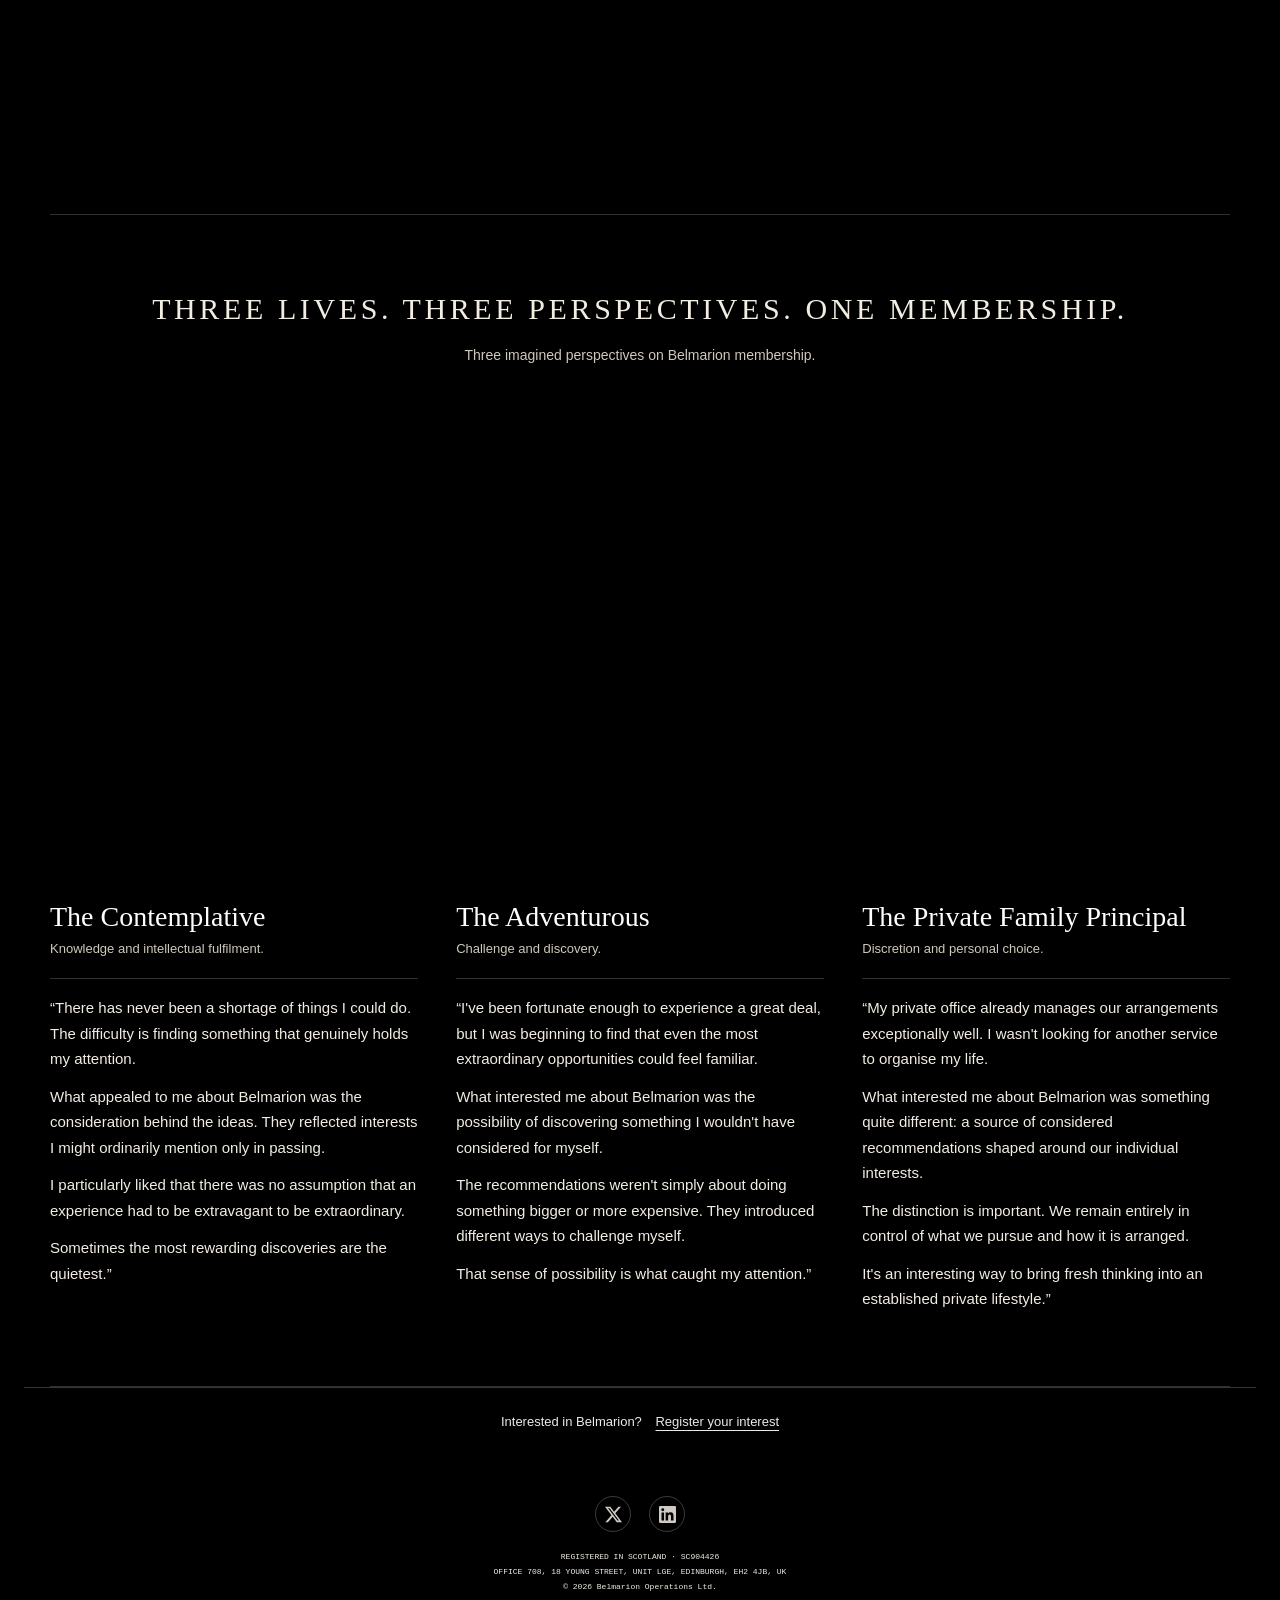
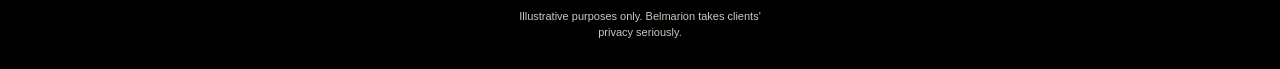
==== commit be4fc008: "Add Perspectives navigation link and pale-gold tracked menu" ====
--- a/index.html
+++ b/index.html
@@ -1,6 +1,6 @@
 <!doctype html>
 <html lang="en-GB"><head><meta charset="utf-8"><meta name="viewport" content="width=device-width,initial-scale=1,viewport-fit=cover"><meta name="theme-color" content="#000000"><meta name="color-scheme" content="dark"><meta name="robots" content="noindex,nofollow,noarchive,nosnippet,noimageindex"><meta name="description" content="Belmarion is a private membership built around individual relevance. Admission is by private invitation only."><title>Belmarion</title><link rel="stylesheet" href="./site.css?v=social-links-20261115"><meta http-equiv="Content-Security-Policy" content="default-src 'self'; img-src 'self' data:; style-src 'self'; object-src 'none'; base-uri 'none'; form-action 'none'; upgrade-insecure-requests"><meta name="apple-mobile-web-app-title" content="Belmarion"><link rel="apple-touch-icon" sizes="180x180" href="./assets/brand/site-icon-ios-180-20261104.png"><link rel="manifest" href="./site-icons-20261104.webmanifest"><link rel="icon" type="image/x-icon" href="/favicon.ico?v=20261104"><link rel="icon" type="image/png" sizes="16x16" href="/assets/brand/site-icon-16-20261104.png"><link rel="icon" type="image/png" sizes="32x32" href="/assets/brand/site-icon-32-20261104.png"><link rel="icon" type="image/png" sizes="192x192" href="/assets/brand/site-icon-192-20261104.png"><link rel="icon" type="image/png" sizes="512x512" href="/assets/brand/site-icon-512-20261104.png"><link rel="stylesheet" href="./assets/experience/experience.css"><link rel="stylesheet" href="./assets/perspectives/perspectives.css"></head>
-<body><main><section class="home" aria-label="Belmarion"><div class="brand"><img class="brand-emblem" src="./assets/brand/belmarion-gold-on-black-b6eaf61e0b.jpg" width="1536" height="1536" alt="Belmarion gold emblem"><div class="name">BELMARION</div><div class="calibrate brand-tagline">A PERSONAL MEMBERSHIP CALIBRATED</div></div><section class="film-intro" aria-label="Introducing Belmarion — the film"><div class="film-heading"><h2>Introducing Belmarion</h2><span aria-hidden="true">01:02</span></div><video class="film-player" controls playsinline preload="none" poster="./assets/introducing-belmarion-poster.jpg" aria-label="Introducing Belmarion, a cinematic introduction to the private membership"><source src="./assets/introducing-belmarion-web.mp4" type="video/mp4">Your browser does not support the film player.</video></section><nav class="menu" aria-label="Belmarion information"><a href="./membership.html">MEMBERSHIP</a><a href="./purpose.html">PURPOSE</a><a href="./legal-compliance.html">LEGAL &amp; COMPLIANCE</a><a href="./communicate.html">COMMUNICATE</a><a href="./privacy.html">PRIVACY</a></nav><section class="experience" aria-labelledby="experience-title"><div class="experience-intro"><span class="experience-kicker">THE BELMARION EXPERIENCE</span><h2 id="experience-title">Something more personal awaits.</h2><p>Belmarion is a private personal membership for established individuals seeking meaningful experiences, fresh perspectives and discoveries beyond the familiar.</p></div><div class="experience-main"><div class="experience-gallery"><div class="experience-track" tabindex="0" role="region" aria-label="Belmarion application screenshots"><figure class="experience-slide"><div class="experience-frame"><img src="./assets/experience/dashboard.webp" width="684" height="1402" alt="The Discovery Edition personal dashboard showing Reality Map, Vectors, Discovery and Nominate." loading="lazy" decoding="async"></div><figcaption>01 — The Membership</figcaption></figure><figure class="experience-slide"><div class="experience-frame"><img src="./assets/experience/reality-map.webp" width="684" height="1402" alt="The Reality Map, an interpretation of a member’s Calibration." loading="lazy" decoding="async"></div><figcaption>02 — Your Reality Map</figcaption></figure><figure class="experience-slide"><div class="experience-frame"><img src="./assets/experience/confirmed-vectors.webp" width="684" height="1402" alt="The Confirmed Vectors screen showing a private record of a chosen Vector." loading="lazy" decoding="async"></div><figcaption>03 — Confirmed Vectors</figcaption></figure></div><div class="experience-controls" aria-label="Choose a screenshot"><button type="button" aria-label="Show The Membership" aria-current="true"></button><button type="button" aria-label="Show Your Reality Map" aria-current="false"></button><button type="button" aria-label="Show Confirmed Vectors" aria-current="false"></button></div></div><div class="experience-features"><div class="experience-feature"><h3>Vectors</h3><p>Personally calibrated possibilities shaped around your preferences and interests.</p></div><div class="experience-feature"><h3>Discovery</h3><p>An evolving collection of ideas and possibilities to explore beyond your Vectors.</p></div><div class="experience-feature"><h3>Reality Map</h3><p>A private space to explore and reflect on the possibilities that matter to you.</p></div><div class="experience-feature"><h3>Nominate</h3><p>Privately introduce someone you believe may appreciate Belmarion.</p></div></div></div><div class="experience-editions"><span class="experience-kicker">YOUR MEMBERSHIP, YOUR EDITION</span><h3>Four ways to belong.</h3><div class="experience-edition-grid"><div class="experience-edition"><img src="./assets/membership/circle-white-20261027.jpg" alt="" loading="lazy"><p>The Discovery Edition</p></div><div class="experience-edition"><img src="./assets/membership/protocol-one-gold-20261027.jpg" alt="" loading="lazy"><p>The Signature Edition</p></div><div class="experience-edition"><img src="./assets/membership/elite-black-20261027.jpg" alt="" loading="lazy"><p>The Family Edition</p></div><div class="experience-edition"><img src="./assets/membership/elite-office-blue-20261027.jpg" alt="" loading="lazy"><p>The Enterprise Edition</p></div></div><a class="experience-link" href="./membership.html">EXPLORE THE EDITIONS →</a></div></section>
+<body><main><section class="home" aria-label="Belmarion"><div class="brand"><img class="brand-emblem" src="./assets/brand/belmarion-gold-on-black-b6eaf61e0b.jpg" width="1536" height="1536" alt="Belmarion gold emblem"><div class="name">BELMARION</div><div class="calibrate brand-tagline">A PERSONAL MEMBERSHIP CALIBRATED</div></div><section class="film-intro" aria-label="Introducing Belmarion — the film"><div class="film-heading"><h2>Introducing Belmarion</h2><span aria-hidden="true">01:02</span></div><video class="film-player" controls playsinline preload="none" poster="./assets/introducing-belmarion-poster.jpg" aria-label="Introducing Belmarion, a cinematic introduction to the private membership"><source src="./assets/introducing-belmarion-web.mp4" type="video/mp4">Your browser does not support the film player.</video></section><nav class="menu" aria-label="Belmarion information"><a href="./membership.html">MEMBERSHIP</a><a href="./purpose.html">PURPOSE</a><a href="./index.html#perspectives">PERSPECTIVES</a><a href="./legal-compliance.html">LEGAL &amp; COMPLIANCE</a><a href="./communicate.html">COMMUNICATE</a><a href="./privacy.html">PRIVACY</a></nav><section class="experience" aria-labelledby="experience-title"><div class="experience-intro"><span class="experience-kicker">THE BELMARION EXPERIENCE</span><h2 id="experience-title">Something more personal awaits.</h2><p>Belmarion is a private personal membership for established individuals seeking meaningful experiences, fresh perspectives and discoveries beyond the familiar.</p></div><div class="experience-main"><div class="experience-gallery"><div class="experience-track" tabindex="0" role="region" aria-label="Belmarion application screenshots"><figure class="experience-slide"><div class="experience-frame"><img src="./assets/experience/dashboard.webp" width="684" height="1402" alt="The Discovery Edition personal dashboard showing Reality Map, Vectors, Discovery and Nominate." loading="lazy" decoding="async"></div><figcaption>01 — The Membership</figcaption></figure><figure class="experience-slide"><div class="experience-frame"><img src="./assets/experience/reality-map.webp" width="684" height="1402" alt="The Reality Map, an interpretation of a member’s Calibration." loading="lazy" decoding="async"></div><figcaption>02 — Your Reality Map</figcaption></figure><figure class="experience-slide"><div class="experience-frame"><img src="./assets/experience/confirmed-vectors.webp" width="684" height="1402" alt="The Confirmed Vectors screen showing a private record of a chosen Vector." loading="lazy" decoding="async"></div><figcaption>03 — Confirmed Vectors</figcaption></figure></div><div class="experience-controls" aria-label="Choose a screenshot"><button type="button" aria-label="Show The Membership" aria-current="true"></button><button type="button" aria-label="Show Your Reality Map" aria-current="false"></button><button type="button" aria-label="Show Confirmed Vectors" aria-current="false"></button></div></div><div class="experience-features"><div class="experience-feature"><h3>Vectors</h3><p>Personally calibrated possibilities shaped around your preferences and interests.</p></div><div class="experience-feature"><h3>Discovery</h3><p>An evolving collection of ideas and possibilities to explore beyond your Vectors.</p></div><div class="experience-feature"><h3>Reality Map</h3><p>A private space to explore and reflect on the possibilities that matter to you.</p></div><div class="experience-feature"><h3>Nominate</h3><p>Privately introduce someone you believe may appreciate Belmarion.</p></div></div></div><div class="experience-editions"><span class="experience-kicker">YOUR MEMBERSHIP, YOUR EDITION</span><h3>Four ways to belong.</h3><div class="experience-edition-grid"><div class="experience-edition"><img src="./assets/membership/circle-white-20261027.jpg" alt="" loading="lazy"><p>The Discovery Edition</p></div><div class="experience-edition"><img src="./assets/membership/protocol-one-gold-20261027.jpg" alt="" loading="lazy"><p>The Signature Edition</p></div><div class="experience-edition"><img src="./assets/membership/elite-black-20261027.jpg" alt="" loading="lazy"><p>The Family Edition</p></div><div class="experience-edition"><img src="./assets/membership/elite-office-blue-20261027.jpg" alt="" loading="lazy"><p>The Enterprise Edition</p></div></div><a class="experience-link" href="./membership.html">EXPLORE THE EDITIONS →</a></div></section>
 <section class="membership-platforms" aria-label="Belmarion membership for iOS and Android"><img src="./assets/belmarion-ios-android-membership.jpg" width="1686" height="1124" loading="lazy" decoding="async" alt="Calibration tool for iOS and Android. Not available on app stores."></section>
 <section class="perspectives" id="perspectives" aria-labelledby="perspectives-title" aria-describedby="perspectives-disclosure">
   <header class="perspectives-intro">
--- a/site.css
+++ b/site.css
@@ -121,3 +121,7 @@
 .social-links a:focus-visible{outline:2px solid #F2EDE3;outline-offset:4px;opacity:1}
 .social-links svg{width:17px;height:17px;display:block;fill:currentColor}
 @media(prefers-reduced-motion:reduce){.social-links a{transition:none}}
+
+/* Home navigation: pale-gold links with generous letter spacing. */
+.menu a{letter-spacing:.30em;color:#E6D4AD}
+.menu a:hover,.menu a:focus-visible{color:#F7EAD0}
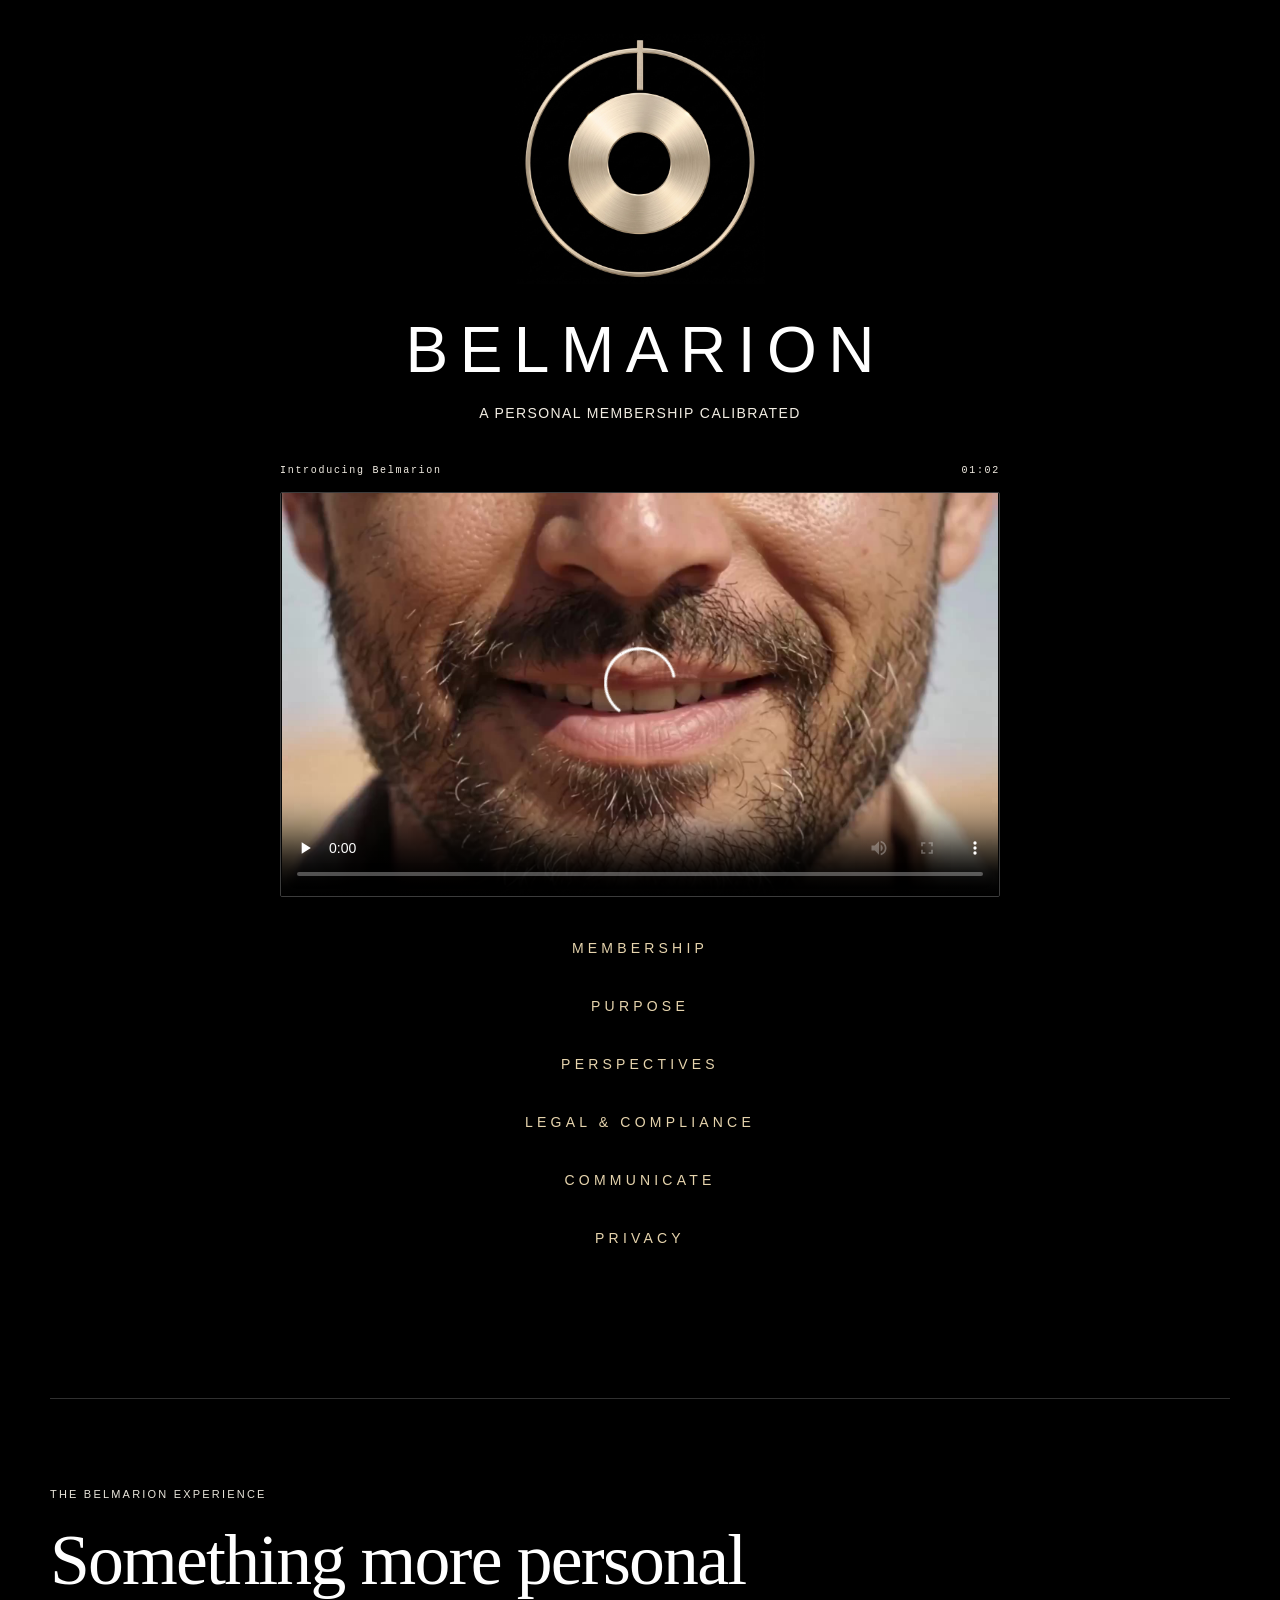
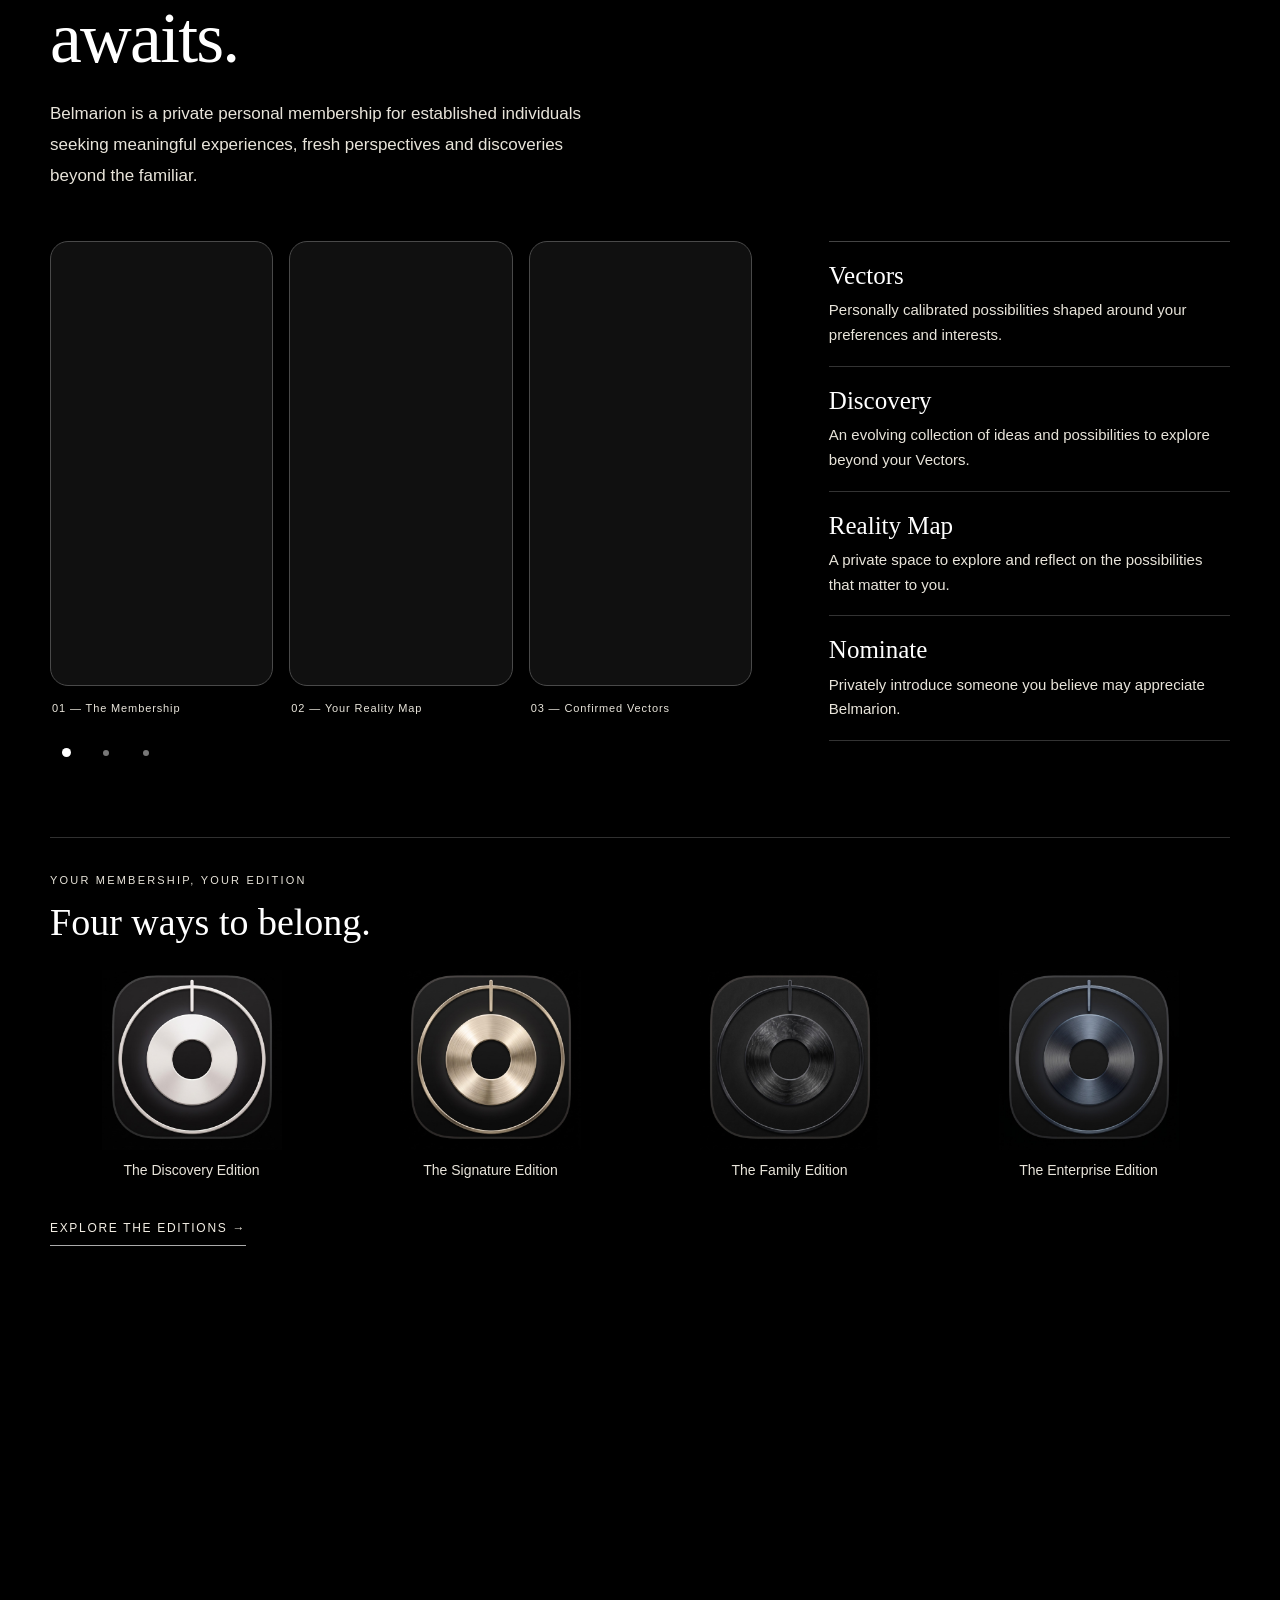
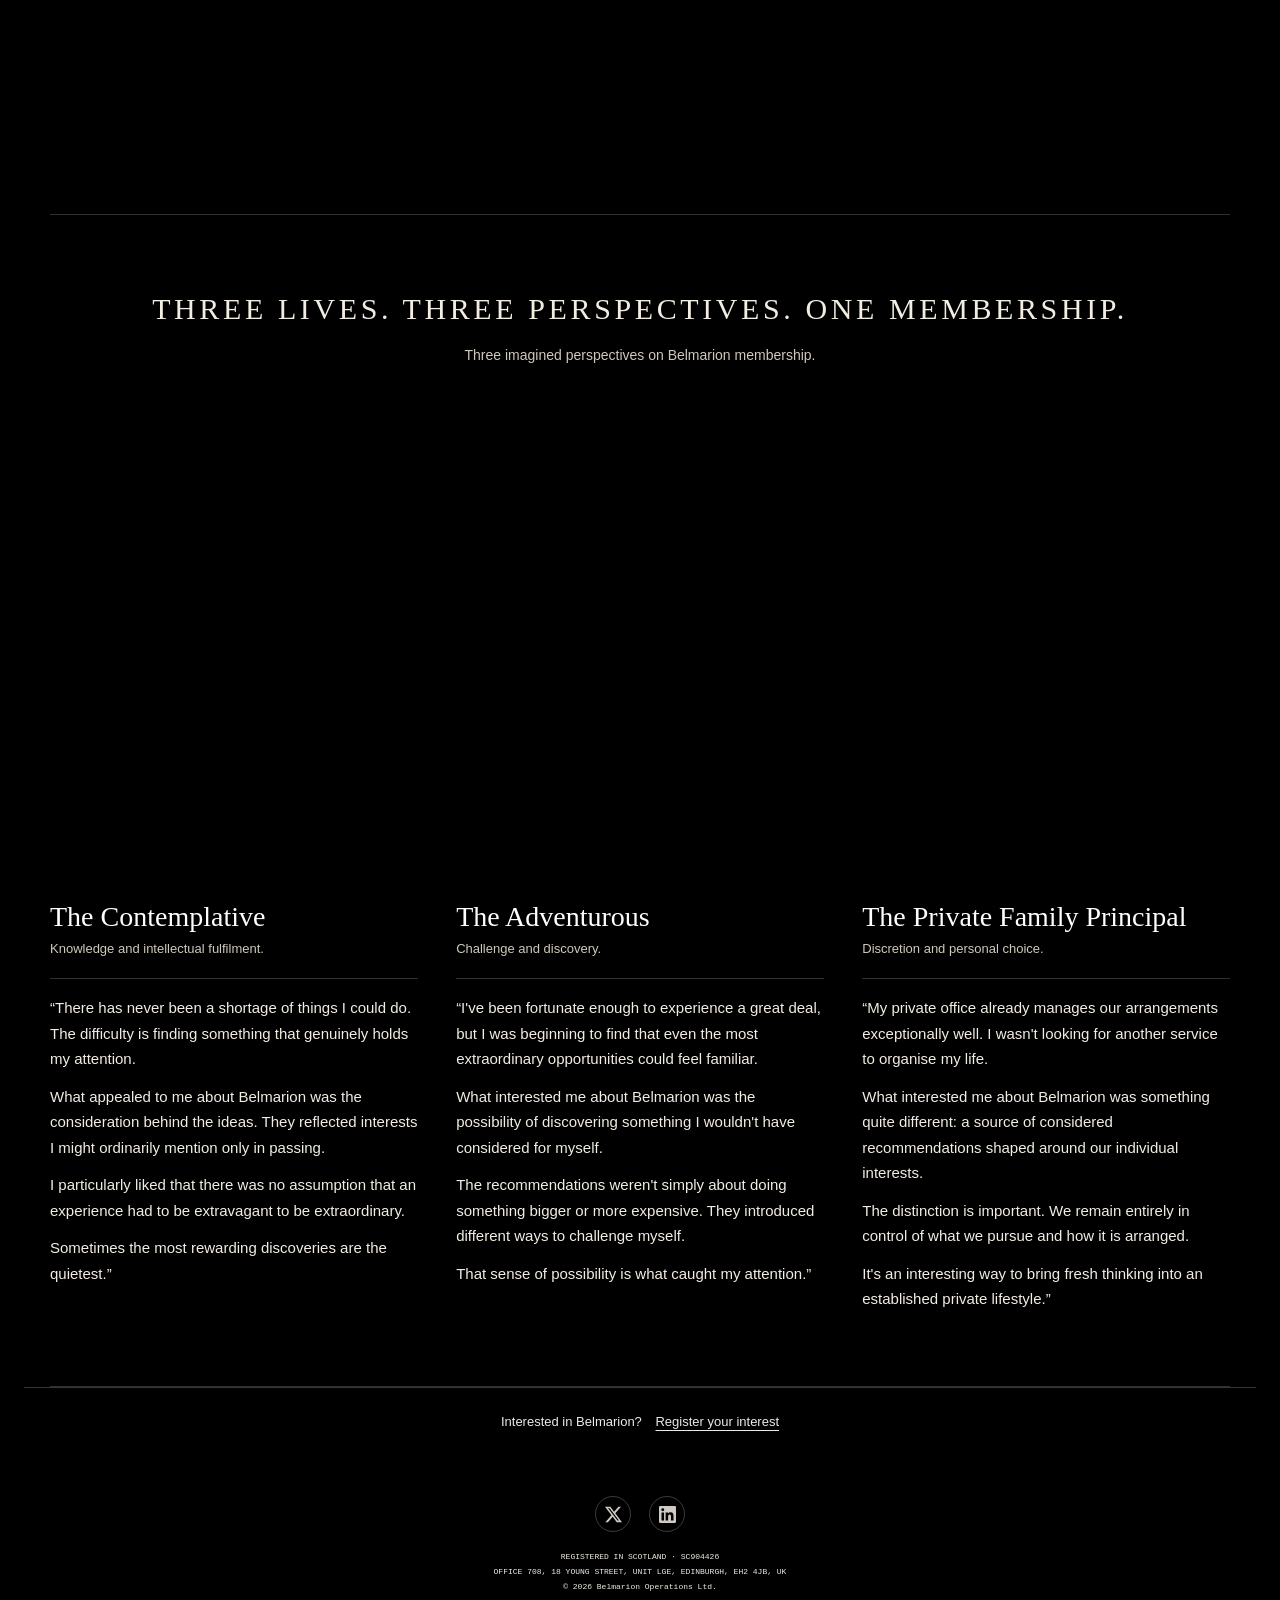
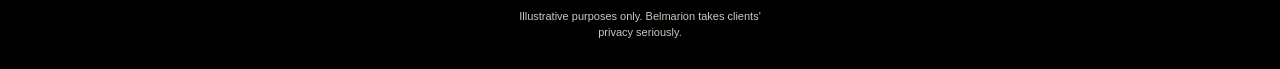
==== commit f986f3c5: "Refresh stylesheet cache for Perspectives navigation" ====
--- a/index.html
+++ b/index.html
@@ -1,5 +1,5 @@
 <!doctype html>
-<html lang="en-GB"><head><meta charset="utf-8"><meta name="viewport" content="width=device-width,initial-scale=1,viewport-fit=cover"><meta name="theme-color" content="#000000"><meta name="color-scheme" content="dark"><meta name="robots" content="noindex,nofollow,noarchive,nosnippet,noimageindex"><meta name="description" content="Belmarion is a private membership built around individual relevance. Admission is by private invitation only."><title>Belmarion</title><link rel="stylesheet" href="./site.css?v=social-links-20261115"><meta http-equiv="Content-Security-Policy" content="default-src 'self'; img-src 'self' data:; style-src 'self'; object-src 'none'; base-uri 'none'; form-action 'none'; upgrade-insecure-requests"><meta name="apple-mobile-web-app-title" content="Belmarion"><link rel="apple-touch-icon" sizes="180x180" href="./assets/brand/site-icon-ios-180-20261104.png"><link rel="manifest" href="./site-icons-20261104.webmanifest"><link rel="icon" type="image/x-icon" href="/favicon.ico?v=20261104"><link rel="icon" type="image/png" sizes="16x16" href="/assets/brand/site-icon-16-20261104.png"><link rel="icon" type="image/png" sizes="32x32" href="/assets/brand/site-icon-32-20261104.png"><link rel="icon" type="image/png" sizes="192x192" href="/assets/brand/site-icon-192-20261104.png"><link rel="icon" type="image/png" sizes="512x512" href="/assets/brand/site-icon-512-20261104.png"><link rel="stylesheet" href="./assets/experience/experience.css"><link rel="stylesheet" href="./assets/perspectives/perspectives.css"></head>
+<html lang="en-GB"><head><meta charset="utf-8"><meta name="viewport" content="width=device-width,initial-scale=1,viewport-fit=cover"><meta name="theme-color" content="#000000"><meta name="color-scheme" content="dark"><meta name="robots" content="noindex,nofollow,noarchive,nosnippet,noimageindex"><meta name="description" content="Belmarion is a private membership built around individual relevance. Admission is by private invitation only."><title>Belmarion</title><link rel="stylesheet" href="./site.css?v=perspectives-nav-20261119"><meta http-equiv="Content-Security-Policy" content="default-src 'self'; img-src 'self' data:; style-src 'self'; object-src 'none'; base-uri 'none'; form-action 'none'; upgrade-insecure-requests"><meta name="apple-mobile-web-app-title" content="Belmarion"><link rel="apple-touch-icon" sizes="180x180" href="./assets/brand/site-icon-ios-180-20261104.png"><link rel="manifest" href="./site-icons-20261104.webmanifest"><link rel="icon" type="image/x-icon" href="/favicon.ico?v=20261104"><link rel="icon" type="image/png" sizes="16x16" href="/assets/brand/site-icon-16-20261104.png"><link rel="icon" type="image/png" sizes="32x32" href="/assets/brand/site-icon-32-20261104.png"><link rel="icon" type="image/png" sizes="192x192" href="/assets/brand/site-icon-192-20261104.png"><link rel="icon" type="image/png" sizes="512x512" href="/assets/brand/site-icon-512-20261104.png"><link rel="stylesheet" href="./assets/experience/experience.css"><link rel="stylesheet" href="./assets/perspectives/perspectives.css"></head>
 <body><main><section class="home" aria-label="Belmarion"><div class="brand"><img class="brand-emblem" src="./assets/brand/belmarion-gold-on-black-b6eaf61e0b.jpg" width="1536" height="1536" alt="Belmarion gold emblem"><div class="name">BELMARION</div><div class="calibrate brand-tagline">A PERSONAL MEMBERSHIP CALIBRATED</div></div><section class="film-intro" aria-label="Introducing Belmarion — the film"><div class="film-heading"><h2>Introducing Belmarion</h2><span aria-hidden="true">01:02</span></div><video class="film-player" controls playsinline preload="none" poster="./assets/introducing-belmarion-poster.jpg" aria-label="Introducing Belmarion, a cinematic introduction to the private membership"><source src="./assets/introducing-belmarion-web.mp4" type="video/mp4">Your browser does not support the film player.</video></section><nav class="menu" aria-label="Belmarion information"><a href="./membership.html">MEMBERSHIP</a><a href="./purpose.html">PURPOSE</a><a href="./index.html#perspectives">PERSPECTIVES</a><a href="./legal-compliance.html">LEGAL &amp; COMPLIANCE</a><a href="./communicate.html">COMMUNICATE</a><a href="./privacy.html">PRIVACY</a></nav><section class="experience" aria-labelledby="experience-title"><div class="experience-intro"><span class="experience-kicker">THE BELMARION EXPERIENCE</span><h2 id="experience-title">Something more personal awaits.</h2><p>Belmarion is a private personal membership for established individuals seeking meaningful experiences, fresh perspectives and discoveries beyond the familiar.</p></div><div class="experience-main"><div class="experience-gallery"><div class="experience-track" tabindex="0" role="region" aria-label="Belmarion application screenshots"><figure class="experience-slide"><div class="experience-frame"><img src="./assets/experience/dashboard.webp" width="684" height="1402" alt="The Discovery Edition personal dashboard showing Reality Map, Vectors, Discovery and Nominate." loading="lazy" decoding="async"></div><figcaption>01 — The Membership</figcaption></figure><figure class="experience-slide"><div class="experience-frame"><img src="./assets/experience/reality-map.webp" width="684" height="1402" alt="The Reality Map, an interpretation of a member’s Calibration." loading="lazy" decoding="async"></div><figcaption>02 — Your Reality Map</figcaption></figure><figure class="experience-slide"><div class="experience-frame"><img src="./assets/experience/confirmed-vectors.webp" width="684" height="1402" alt="The Confirmed Vectors screen showing a private record of a chosen Vector." loading="lazy" decoding="async"></div><figcaption>03 — Confirmed Vectors</figcaption></figure></div><div class="experience-controls" aria-label="Choose a screenshot"><button type="button" aria-label="Show The Membership" aria-current="true"></button><button type="button" aria-label="Show Your Reality Map" aria-current="false"></button><button type="button" aria-label="Show Confirmed Vectors" aria-current="false"></button></div></div><div class="experience-features"><div class="experience-feature"><h3>Vectors</h3><p>Personally calibrated possibilities shaped around your preferences and interests.</p></div><div class="experience-feature"><h3>Discovery</h3><p>An evolving collection of ideas and possibilities to explore beyond your Vectors.</p></div><div class="experience-feature"><h3>Reality Map</h3><p>A private space to explore and reflect on the possibilities that matter to you.</p></div><div class="experience-feature"><h3>Nominate</h3><p>Privately introduce someone you believe may appreciate Belmarion.</p></div></div></div><div class="experience-editions"><span class="experience-kicker">YOUR MEMBERSHIP, YOUR EDITION</span><h3>Four ways to belong.</h3><div class="experience-edition-grid"><div class="experience-edition"><img src="./assets/membership/circle-white-20261027.jpg" alt="" loading="lazy"><p>The Discovery Edition</p></div><div class="experience-edition"><img src="./assets/membership/protocol-one-gold-20261027.jpg" alt="" loading="lazy"><p>The Signature Edition</p></div><div class="experience-edition"><img src="./assets/membership/elite-black-20261027.jpg" alt="" loading="lazy"><p>The Family Edition</p></div><div class="experience-edition"><img src="./assets/membership/elite-office-blue-20261027.jpg" alt="" loading="lazy"><p>The Enterprise Edition</p></div></div><a class="experience-link" href="./membership.html">EXPLORE THE EDITIONS →</a></div></section>
 <section class="membership-platforms" aria-label="Belmarion membership for iOS and Android"><img src="./assets/belmarion-ios-android-membership.jpg" width="1686" height="1124" loading="lazy" decoding="async" alt="Calibration tool for iOS and Android. Not available on app stores."></section>
 <section class="perspectives" id="perspectives" aria-labelledby="perspectives-title" aria-describedby="perspectives-disclosure">
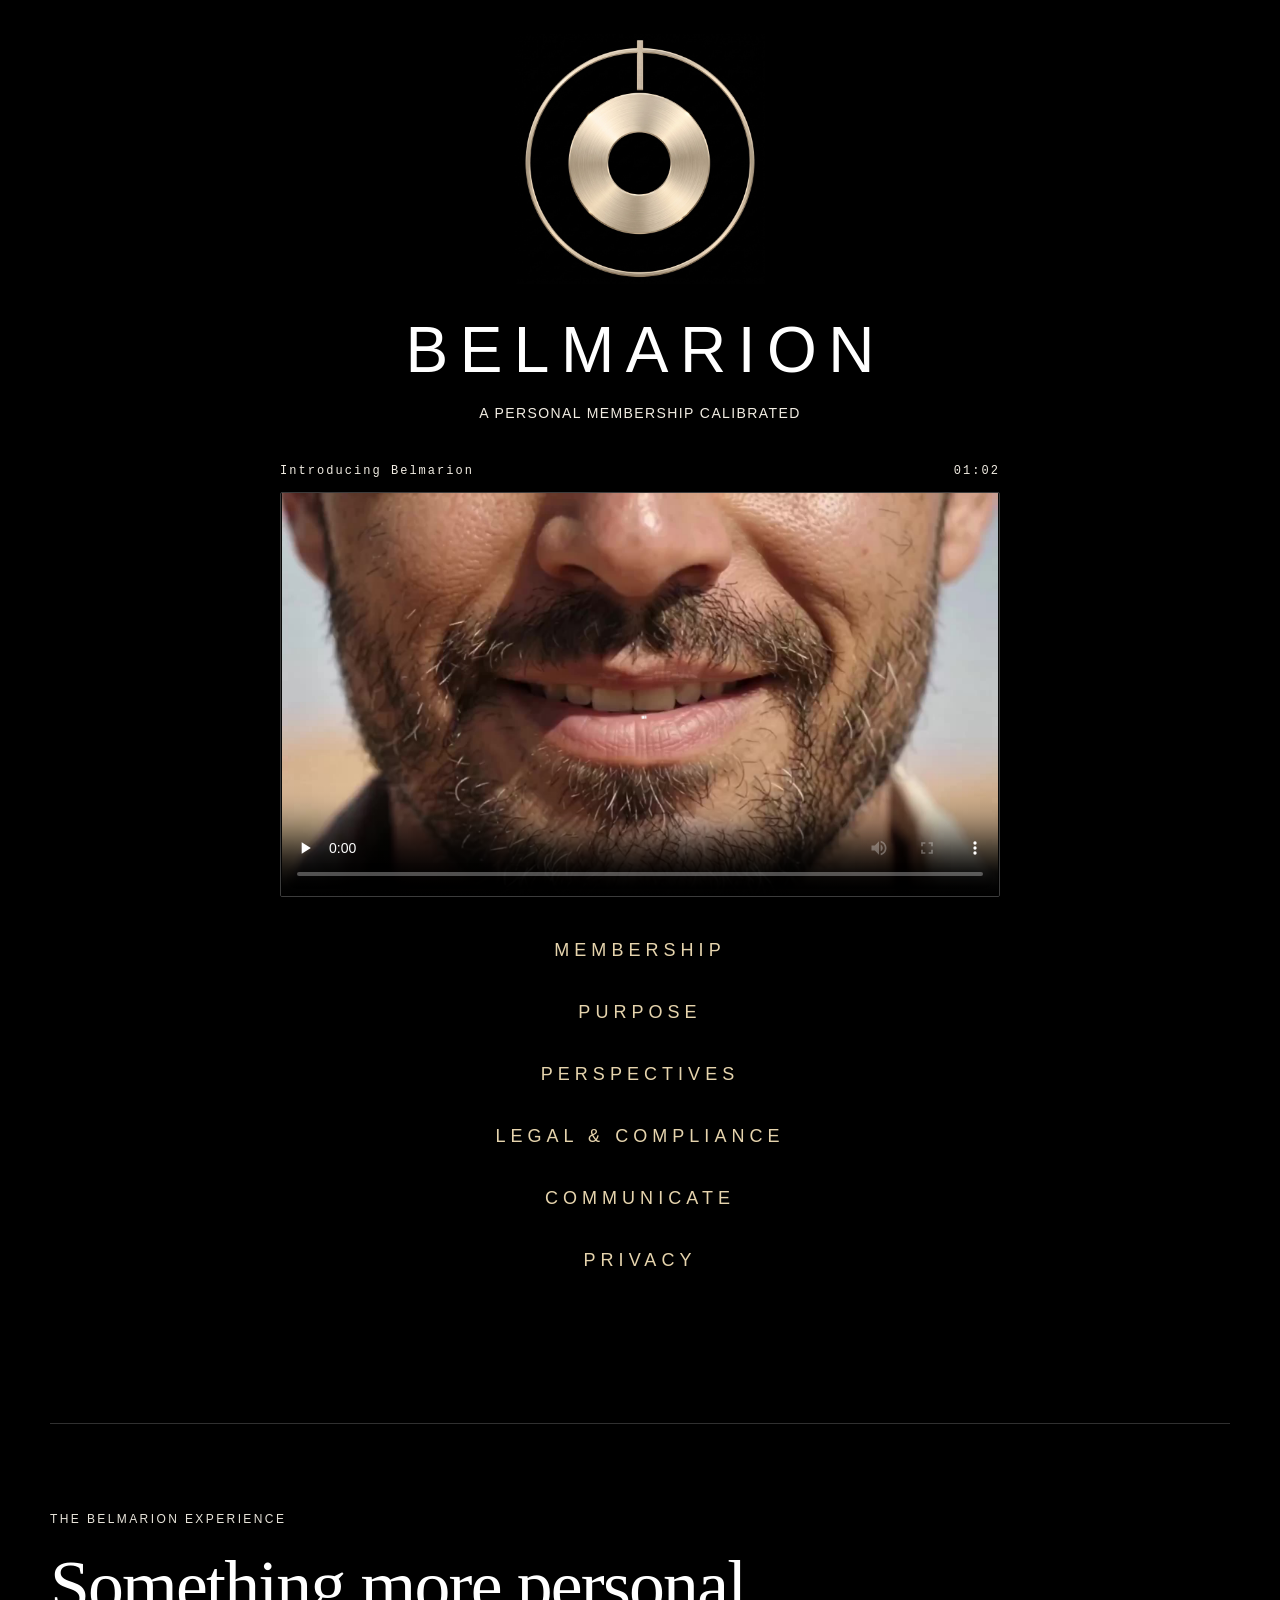
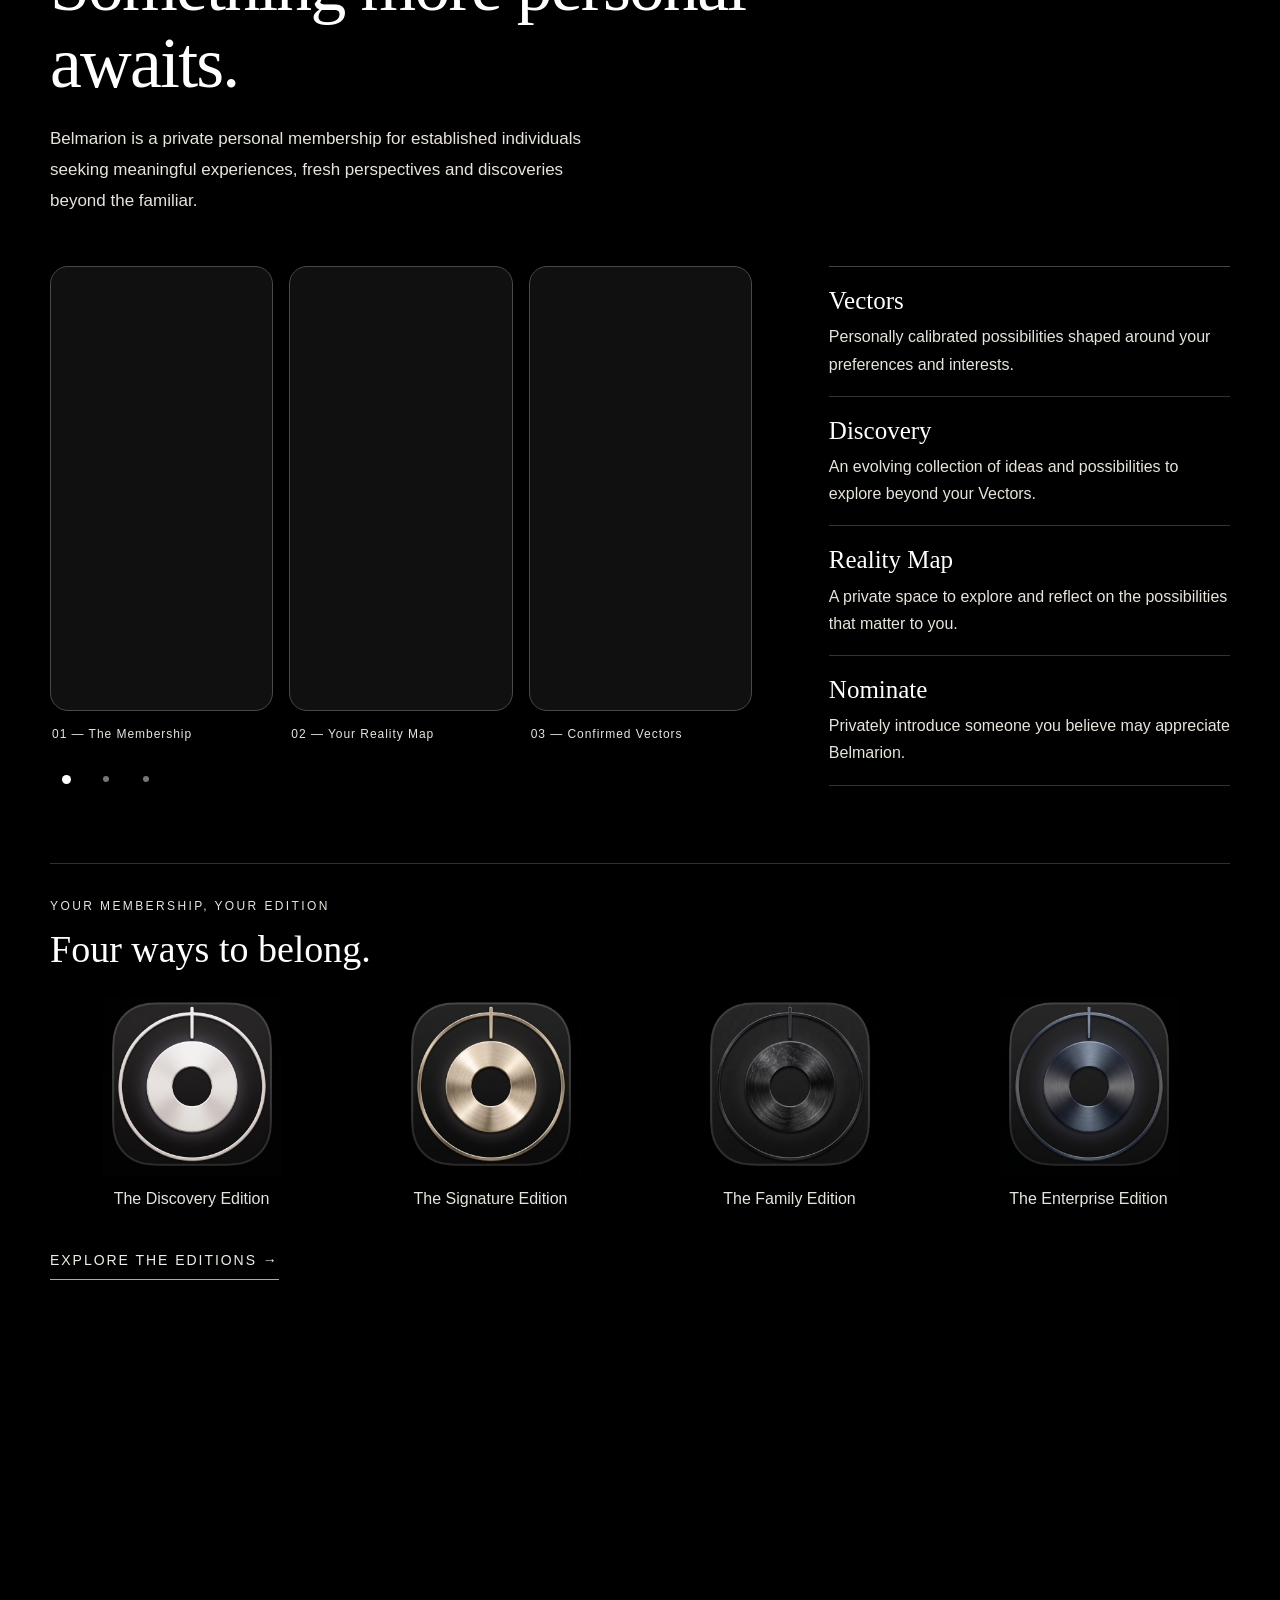
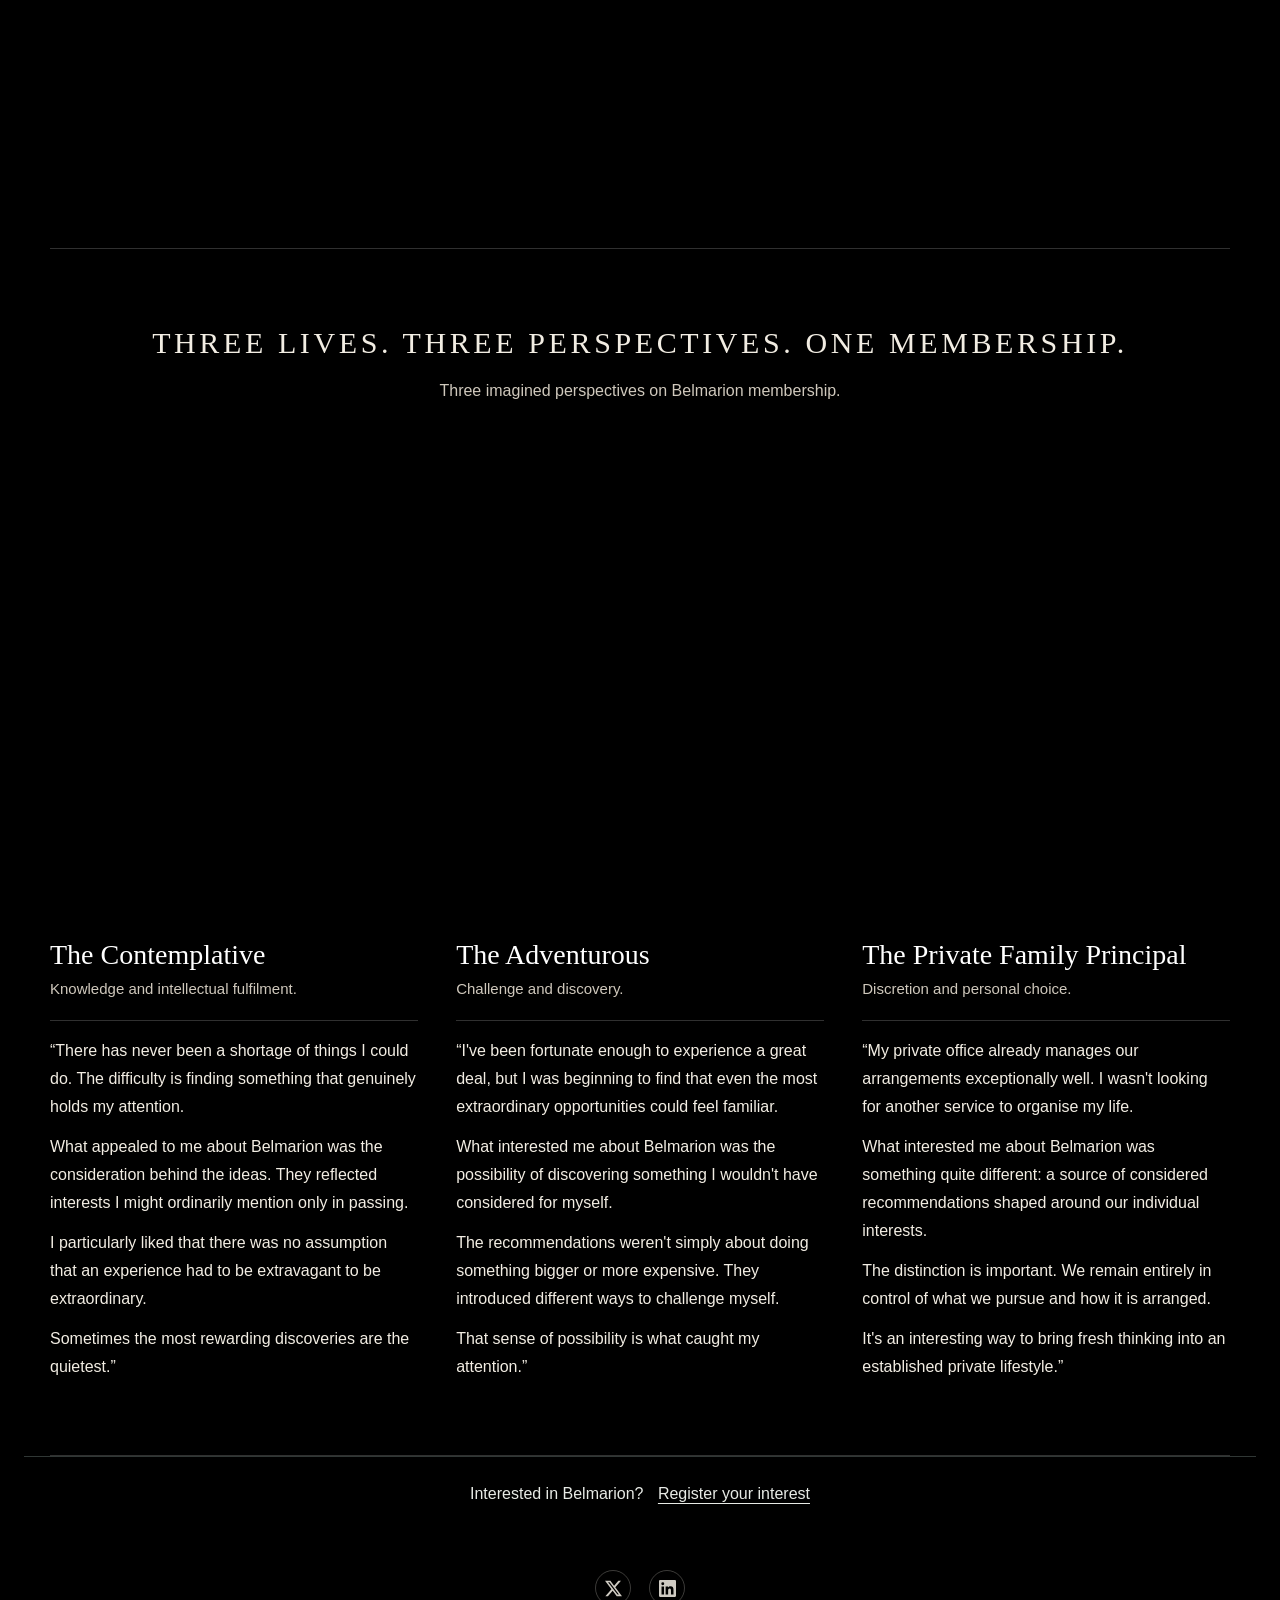
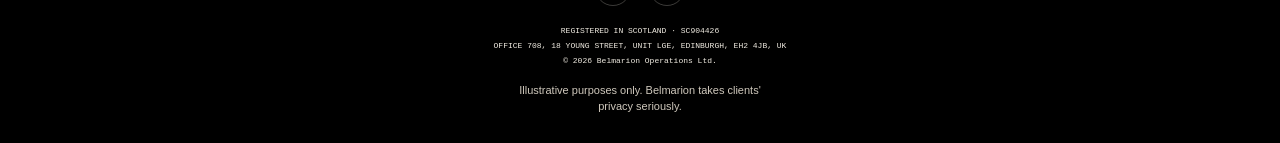
==== commit ac78992d: "Refine homepage type scale and enlarge navigation links" ====
--- a/index.html
+++ b/index.html
@@ -1,5 +1,5 @@
 <!doctype html>
-<html lang="en-GB"><head><meta charset="utf-8"><meta name="viewport" content="width=device-width,initial-scale=1,viewport-fit=cover"><meta name="theme-color" content="#000000"><meta name="color-scheme" content="dark"><meta name="robots" content="noindex,nofollow,noarchive,nosnippet,noimageindex"><meta name="description" content="Belmarion is a private membership built around individual relevance. Admission is by private invitation only."><title>Belmarion</title><link rel="stylesheet" href="./site.css?v=perspectives-nav-20261119"><meta http-equiv="Content-Security-Policy" content="default-src 'self'; img-src 'self' data:; style-src 'self'; object-src 'none'; base-uri 'none'; form-action 'none'; upgrade-insecure-requests"><meta name="apple-mobile-web-app-title" content="Belmarion"><link rel="apple-touch-icon" sizes="180x180" href="./assets/brand/site-icon-ios-180-20261104.png"><link rel="manifest" href="./site-icons-20261104.webmanifest"><link rel="icon" type="image/x-icon" href="/favicon.ico?v=20261104"><link rel="icon" type="image/png" sizes="16x16" href="/assets/brand/site-icon-16-20261104.png"><link rel="icon" type="image/png" sizes="32x32" href="/assets/brand/site-icon-32-20261104.png"><link rel="icon" type="image/png" sizes="192x192" href="/assets/brand/site-icon-192-20261104.png"><link rel="icon" type="image/png" sizes="512x512" href="/assets/brand/site-icon-512-20261104.png"><link rel="stylesheet" href="./assets/experience/experience.css"><link rel="stylesheet" href="./assets/perspectives/perspectives.css"></head>
+<html lang="en-GB"><head><meta charset="utf-8"><meta name="viewport" content="width=device-width,initial-scale=1,viewport-fit=cover"><meta name="theme-color" content="#000000"><meta name="color-scheme" content="dark"><meta name="robots" content="noindex,nofollow,noarchive,nosnippet,noimageindex"><meta name="description" content="Belmarion is a private membership built around individual relevance. Admission is by private invitation only."><title>Belmarion</title><link rel="stylesheet" href="./site.css?v=typography-20261119"><meta http-equiv="Content-Security-Policy" content="default-src 'self'; img-src 'self' data:; style-src 'self'; object-src 'none'; base-uri 'none'; form-action 'none'; upgrade-insecure-requests"><meta name="apple-mobile-web-app-title" content="Belmarion"><link rel="apple-touch-icon" sizes="180x180" href="./assets/brand/site-icon-ios-180-20261104.png"><link rel="manifest" href="./site-icons-20261104.webmanifest"><link rel="icon" type="image/x-icon" href="/favicon.ico?v=20261104"><link rel="icon" type="image/png" sizes="16x16" href="/assets/brand/site-icon-16-20261104.png"><link rel="icon" type="image/png" sizes="32x32" href="/assets/brand/site-icon-32-20261104.png"><link rel="icon" type="image/png" sizes="192x192" href="/assets/brand/site-icon-192-20261104.png"><link rel="icon" type="image/png" sizes="512x512" href="/assets/brand/site-icon-512-20261104.png"><link rel="stylesheet" href="./assets/experience/experience.css?v=typography-20261119"><link rel="stylesheet" href="./assets/perspectives/perspectives.css?v=typography-20261119"></head>
 <body><main><section class="home" aria-label="Belmarion"><div class="brand"><img class="brand-emblem" src="./assets/brand/belmarion-gold-on-black-b6eaf61e0b.jpg" width="1536" height="1536" alt="Belmarion gold emblem"><div class="name">BELMARION</div><div class="calibrate brand-tagline">A PERSONAL MEMBERSHIP CALIBRATED</div></div><section class="film-intro" aria-label="Introducing Belmarion — the film"><div class="film-heading"><h2>Introducing Belmarion</h2><span aria-hidden="true">01:02</span></div><video class="film-player" controls playsinline preload="none" poster="./assets/introducing-belmarion-poster.jpg" aria-label="Introducing Belmarion, a cinematic introduction to the private membership"><source src="./assets/introducing-belmarion-web.mp4" type="video/mp4">Your browser does not support the film player.</video></section><nav class="menu" aria-label="Belmarion information"><a href="./membership.html">MEMBERSHIP</a><a href="./purpose.html">PURPOSE</a><a href="./index.html#perspectives">PERSPECTIVES</a><a href="./legal-compliance.html">LEGAL &amp; COMPLIANCE</a><a href="./communicate.html">COMMUNICATE</a><a href="./privacy.html">PRIVACY</a></nav><section class="experience" aria-labelledby="experience-title"><div class="experience-intro"><span class="experience-kicker">THE BELMARION EXPERIENCE</span><h2 id="experience-title">Something more personal awaits.</h2><p>Belmarion is a private personal membership for established individuals seeking meaningful experiences, fresh perspectives and discoveries beyond the familiar.</p></div><div class="experience-main"><div class="experience-gallery"><div class="experience-track" tabindex="0" role="region" aria-label="Belmarion application screenshots"><figure class="experience-slide"><div class="experience-frame"><img src="./assets/experience/dashboard.webp" width="684" height="1402" alt="The Discovery Edition personal dashboard showing Reality Map, Vectors, Discovery and Nominate." loading="lazy" decoding="async"></div><figcaption>01 — The Membership</figcaption></figure><figure class="experience-slide"><div class="experience-frame"><img src="./assets/experience/reality-map.webp" width="684" height="1402" alt="The Reality Map, an interpretation of a member’s Calibration." loading="lazy" decoding="async"></div><figcaption>02 — Your Reality Map</figcaption></figure><figure class="experience-slide"><div class="experience-frame"><img src="./assets/experience/confirmed-vectors.webp" width="684" height="1402" alt="The Confirmed Vectors screen showing a private record of a chosen Vector." loading="lazy" decoding="async"></div><figcaption>03 — Confirmed Vectors</figcaption></figure></div><div class="experience-controls" aria-label="Choose a screenshot"><button type="button" aria-label="Show The Membership" aria-current="true"></button><button type="button" aria-label="Show Your Reality Map" aria-current="false"></button><button type="button" aria-label="Show Confirmed Vectors" aria-current="false"></button></div></div><div class="experience-features"><div class="experience-feature"><h3>Vectors</h3><p>Personally calibrated possibilities shaped around your preferences and interests.</p></div><div class="experience-feature"><h3>Discovery</h3><p>An evolving collection of ideas and possibilities to explore beyond your Vectors.</p></div><div class="experience-feature"><h3>Reality Map</h3><p>A private space to explore and reflect on the possibilities that matter to you.</p></div><div class="experience-feature"><h3>Nominate</h3><p>Privately introduce someone you believe may appreciate Belmarion.</p></div></div></div><div class="experience-editions"><span class="experience-kicker">YOUR MEMBERSHIP, YOUR EDITION</span><h3>Four ways to belong.</h3><div class="experience-edition-grid"><div class="experience-edition"><img src="./assets/membership/circle-white-20261027.jpg" alt="" loading="lazy"><p>The Discovery Edition</p></div><div class="experience-edition"><img src="./assets/membership/protocol-one-gold-20261027.jpg" alt="" loading="lazy"><p>The Signature Edition</p></div><div class="experience-edition"><img src="./assets/membership/elite-black-20261027.jpg" alt="" loading="lazy"><p>The Family Edition</p></div><div class="experience-edition"><img src="./assets/membership/elite-office-blue-20261027.jpg" alt="" loading="lazy"><p>The Enterprise Edition</p></div></div><a class="experience-link" href="./membership.html">EXPLORE THE EDITIONS →</a></div></section>
 <section class="membership-platforms" aria-label="Belmarion membership for iOS and Android"><img src="./assets/belmarion-ios-android-membership.jpg" width="1686" height="1124" loading="lazy" decoding="async" alt="Calibration tool for iOS and Android. Not available on app stores."></section>
 <section class="perspectives" id="perspectives" aria-labelledby="perspectives-title" aria-describedby="perspectives-disclosure">
--- a/site.css
+++ b/site.css
@@ -7,7 +7,7 @@
 .menu a{max-width:100%;overflow-wrap:break-word}.home,.page{min-height:100dvh}.page-inner{min-height:calc(100dvh - 56px - var(--safe-top) - var(--safe-bottom))}
 
 /* Cinematic introduction: opt-in playback, responsive layout, native accessible controls. */
-.film-intro{width:min(100%,720px);margin:38px auto 4px}.film-heading{display:flex;align-items:center;justify-content:space-between;gap:16px;margin:0 0 12px}.film-heading h2,.film-heading span{margin:0;color:var(--muted);font:400 10px/18px var(--mono);letter-spacing:.17em}.film-player{display:block;width:100%;aspect-ratio:16/9;background:#070707;object-fit:contain;border:1px solid #3c3c3c;border-radius:2px}.film-player:focus-visible{outline:1px solid var(--white);outline-offset:5px}.film-intro+.menu{margin-top:22px}@media(max-width:480px){.film-intro{margin-top:32px}.film-heading h2,.film-heading span{font-size:9px}}
+.film-intro{width:min(100%,720px);margin:38px auto 4px}.film-heading{display:flex;align-items:center;justify-content:space-between;gap:16px;margin:0 0 12px}.film-heading h2,.film-heading span{margin:0;color:var(--muted);font:400 12px/18px var(--mono);letter-spacing:.17em}.film-player{display:block;width:100%;aspect-ratio:16/9;background:#070707;object-fit:contain;border:1px solid #3c3c3c;border-radius:2px}.film-player:focus-visible{outline:1px solid var(--white);outline-offset:5px}.film-intro+.menu{margin-top:22px}@media(max-width:480px){.film-intro{margin-top:32px}.film-heading h2,.film-heading span{font-size:11px}}
 
 /* Statutory footers: consistent, quiet monochrome treatment on every public page. */
 .home > .statutory{width:calc(100% + 32px);max-width:min(calc(100vw - 16px),720px);padding:40px 0 4px;font-size:clamp(7px,2.2vw,8px);line-height:1.85}
@@ -112,7 +112,7 @@
 .brand .brand-tagline{margin-top:14px}
 .founding-invitation .brand-tagline{margin-top:8px}
 
-.interest-cta{text-align:center;width:100%;border-top:1px solid #303735;padding:24px 10px;color:#e8ebe6;font:13px/1.6 Arial,sans-serif}.interest-cta a{margin-left:10px;color:inherit;text-decoration:underline}
+.interest-cta{text-align:center;width:100%;border-top:1px solid #303735;padding:24px 10px;color:#e8ebe6;font:16px/1.6 var(--sans)}.interest-cta a{margin-left:10px;color:inherit;text-decoration:underline}
 
 /* Social profile links — restrained, accessible icons above public footers. */
 .social-links{display:flex;align-items:center;justify-content:center;gap:18px;width:100%;margin:0 auto 18px;padding:0}
@@ -123,5 +123,7 @@
 @media(prefers-reduced-motion:reduce){.social-links a{transition:none}}
 
 /* Home navigation: pale-gold links with generous letter spacing. */
-.menu a{letter-spacing:.30em;color:#E6D4AD}
+.menu a{font-size:17px;line-height:1.45;letter-spacing:.28em;color:#E6D4AD}
 .menu a:hover,.menu a:focus-visible{color:#F7EAD0}
+
+@media(min-width:768px){.menu a{font-size:18px}}
--- a/assets/experience/experience.css
+++ b/assets/experience/experience.css
@@ -1 +1 @@
-.experience{width:min(100%,1180px);margin:clamp(60px,9vw,120px) auto 48px;border-top:1px solid #303030;padding-top:clamp(48px,7vw,85px);color:#fff}.experience *{box-sizing:border-box}.experience-intro{max-width:740px}.experience-kicker{font:11px/1.5 Arial,sans-serif;letter-spacing:.2em;color:#e8e4da}.experience h2{font:400 clamp(40px,5.6vw,72px)/1.08 Georgia,serif;letter-spacing:-.025em;margin:20px 0 22px}.experience-intro p{font:17px/1.8 Arial,sans-serif;color:#e8e4da;max-width:58ch}.experience-main{display:grid;grid-template-columns:minmax(0,1.4fr) minmax(260px,.8fr);gap:clamp(36px,6vw,90px);align-items:start;margin-top:50px}.experience-gallery{min-width:0}.experience-track{display:flex;gap:16px;overflow-x:auto;scroll-snap-type:x mandatory;scrollbar-width:none;overscroll-behavior-x:contain}.experience-track::-webkit-scrollbar{display:none}.experience-slide{flex:0 0 calc((100% - 32px)/3);min-width:0;scroll-snap-align:start;margin:0}.experience-frame{padding:5px;border:1px solid #494949;border-radius:18px;background:#101010;overflow:hidden}.experience-frame img{width:100%;height:auto;display:block;border-radius:13px}.experience-slide figcaption{font:11px/1.5 Arial,sans-serif;color:#e8e4da;margin:14px 2px 0;letter-spacing:.08em}.experience-controls{display:flex;align-items:center;gap:8px;margin-top:20px}.experience-controls button{width:32px;height:32px;background:transparent;border:0;cursor:pointer;color:#fff;padding:0}.experience-controls button:before{content:'';display:block;margin:auto;border-radius:50%;width:6px;height:6px;background:#777}.experience-controls button[aria-current=true]:before{background:#fff;width:9px;height:9px}.experience-controls button:focus-visible,.experience-track:focus-visible{outline:2px solid white;outline-offset:3px}.experience-features{border-top:1px solid #444}.experience-feature{padding:18px 0;border-bottom:1px solid #333}.experience-feature h3{font:400 25px/1.25 Georgia,serif;margin:0 0 7px}.experience-feature p{font:15px/1.65 Arial,sans-serif;color:#e8e4da;margin:0}.experience-editions{margin-top:68px;border-top:1px solid #303030;padding-top:32px}.experience-editions h3{font:400 clamp(28px,3vw,38px)/1.2 Georgia,serif;margin:12px 0 24px}.experience-edition-grid{display:grid;grid-template-columns:repeat(4,1fr);gap:16px}.experience-edition{text-align:center}.experience-edition img{display:block;width:min(100%,180px);aspect-ratio:1;object-fit:cover;object-position:center;margin:auto}.experience-edition p{font:14px/1.5 Arial,sans-serif;color:#e8e4da;margin:10px 0}.experience-link{display:inline-block;margin-top:28px;font:12px/1.5 Arial,sans-serif;letter-spacing:.14em;text-decoration:none;border-bottom:1px solid #aaa;padding-bottom:8px}@media(max-width:800px){.experience-main{grid-template-columns:1fr;gap:38px}.experience-slide{flex-basis:calc((100% - 16px)/2)}.experience-features{display:grid;grid-template-columns:1fr 1fr;gap:0 24px}}@media(max-width:560px){.experience{margin-top:55px}.experience h2{font-size:clamp(38px,11vw,50px)}.experience-intro p{font-size:16px}.experience-main{margin-top:34px}.experience-slide{flex-basis:82%}.experience-frame{border-radius:17px}.experience-features{display:block}.experience-editions{margin-top:48px}.experience-edition-grid{grid-template-columns:1fr 1fr;gap:22px 10px}.experience-edition img{width:min(100%,150px)}}@media(prefers-reduced-motion:reduce){.experience-track{scroll-behavior:auto!important}}
+.experience{width:min(100%,1180px);margin:clamp(60px,9vw,120px) auto 48px;border-top:1px solid #303030;padding-top:clamp(48px,7vw,85px);color:#fff}.experience *{box-sizing:border-box}.experience-intro{max-width:740px}.experience-kicker{font:12px/1.5 var(--sans);letter-spacing:.2em;color:#e8e4da}.experience h2{font:400 clamp(40px,5.6vw,72px)/1.08 Georgia,serif;letter-spacing:-.025em;margin:20px 0 22px}.experience-intro p{font:17px/1.8 var(--sans);color:#e8e4da;max-width:58ch}.experience-main{display:grid;grid-template-columns:minmax(0,1.4fr) minmax(260px,.8fr);gap:clamp(36px,6vw,90px);align-items:start;margin-top:50px}.experience-gallery{min-width:0}.experience-track{display:flex;gap:16px;overflow-x:auto;scroll-snap-type:x mandatory;scrollbar-width:none;overscroll-behavior-x:contain}.experience-track::-webkit-scrollbar{display:none}.experience-slide{flex:0 0 calc((100% - 32px)/3);min-width:0;scroll-snap-align:start;margin:0}.experience-frame{padding:5px;border:1px solid #494949;border-radius:18px;background:#101010;overflow:hidden}.experience-frame img{width:100%;height:auto;display:block;border-radius:13px}.experience-slide figcaption{font:12px/1.5 var(--sans);color:#e8e4da;margin:14px 2px 0;letter-spacing:.08em}.experience-controls{display:flex;align-items:center;gap:8px;margin-top:20px}.experience-controls button{width:32px;height:32px;background:transparent;border:0;cursor:pointer;color:#fff;padding:0}.experience-controls button:before{content:'';display:block;margin:auto;border-radius:50%;width:6px;height:6px;background:#777}.experience-controls button[aria-current=true]:before{background:#fff;width:9px;height:9px}.experience-controls button:focus-visible,.experience-track:focus-visible{outline:2px solid white;outline-offset:3px}.experience-features{border-top:1px solid #444}.experience-feature{padding:18px 0;border-bottom:1px solid #333}.experience-feature h3{font:400 25px/1.25 Georgia,serif;margin:0 0 7px}.experience-feature p{font:16px/1.7 var(--sans);color:#e8e4da;margin:0}.experience-editions{margin-top:68px;border-top:1px solid #303030;padding-top:32px}.experience-editions h3{font:400 clamp(28px,3vw,38px)/1.2 Georgia,serif;margin:12px 0 24px}.experience-edition-grid{display:grid;grid-template-columns:repeat(4,1fr);gap:16px}.experience-edition{text-align:center}.experience-edition img{display:block;width:min(100%,180px);aspect-ratio:1;object-fit:cover;object-position:center;margin:auto}.experience-edition p{font:16px/1.55 var(--sans);color:#e8e4da;margin:10px 0}.experience-link{display:inline-block;margin-top:28px;font:14px/1.5 var(--sans);letter-spacing:.14em;text-decoration:none;border-bottom:1px solid #aaa;padding-bottom:8px}@media(max-width:800px){.experience-main{grid-template-columns:1fr;gap:38px}.experience-slide{flex-basis:calc((100% - 16px)/2)}.experience-features{display:grid;grid-template-columns:1fr 1fr;gap:0 24px}}@media(max-width:560px){.experience{margin-top:55px}.experience h2{font-size:clamp(38px,11vw,50px)}.experience-intro p{font-size:16px}.experience-main{margin-top:34px}.experience-slide{flex-basis:82%}.experience-frame{border-radius:17px}.experience-features{display:block}.experience-editions{margin-top:48px}.experience-edition-grid{grid-template-columns:1fr 1fr;gap:22px 10px}.experience-edition img{width:min(100%,150px)}}@media(prefers-reduced-motion:reduce){.experience-track{scroll-behavior:auto!important}}
--- a/assets/perspectives/perspectives.css
+++ b/assets/perspectives/perspectives.css
@@ -13,7 +13,7 @@
 
 .perspectives-intro h2 {
   margin: 0 auto 14px;
-  font: 400 clamp(18px, 3vw, 30px)/1.35 Georgia, serif;
+  font: 400 clamp(21px, 3vw, 30px)/1.35 Georgia, serif;
   letter-spacing: .12em;
   text-wrap: balance;
 }
@@ -21,8 +21,8 @@
 .perspectives-intro p {
   margin: 0;
   color: #cfc8bc;
-  font-size: 14px;
-  line-height: 1.6;
+  font-size: 16px;
+  line-height: 1.65;
 }
 
 .perspectives-grid {
@@ -42,22 +42,22 @@
 .perspective h3 {
   margin: 22px 0 5px;
   color: #fff;
-  font: 400 clamp(20px, 2.2vw, 28px)/1.22 Georgia, serif;
+  font: 400 clamp(22px, 2.2vw, 28px)/1.22 Georgia, serif;
 }
 
 .perspective-theme {
   margin: 0;
   color: #cfc8bc;
-  font-size: 13px;
-  line-height: 1.55;
+  font-size: 15px;
+  line-height: 1.6;
 }
 
 .perspective blockquote {
   margin: 19px 0 0;
   padding-top: 16px;
   border-top: 1px solid #303030;
-  font-size: 15px;
-  line-height: 1.7;
+  font-size: 16px;
+  line-height: 1.75;
 }
 
 .perspective blockquote p {
